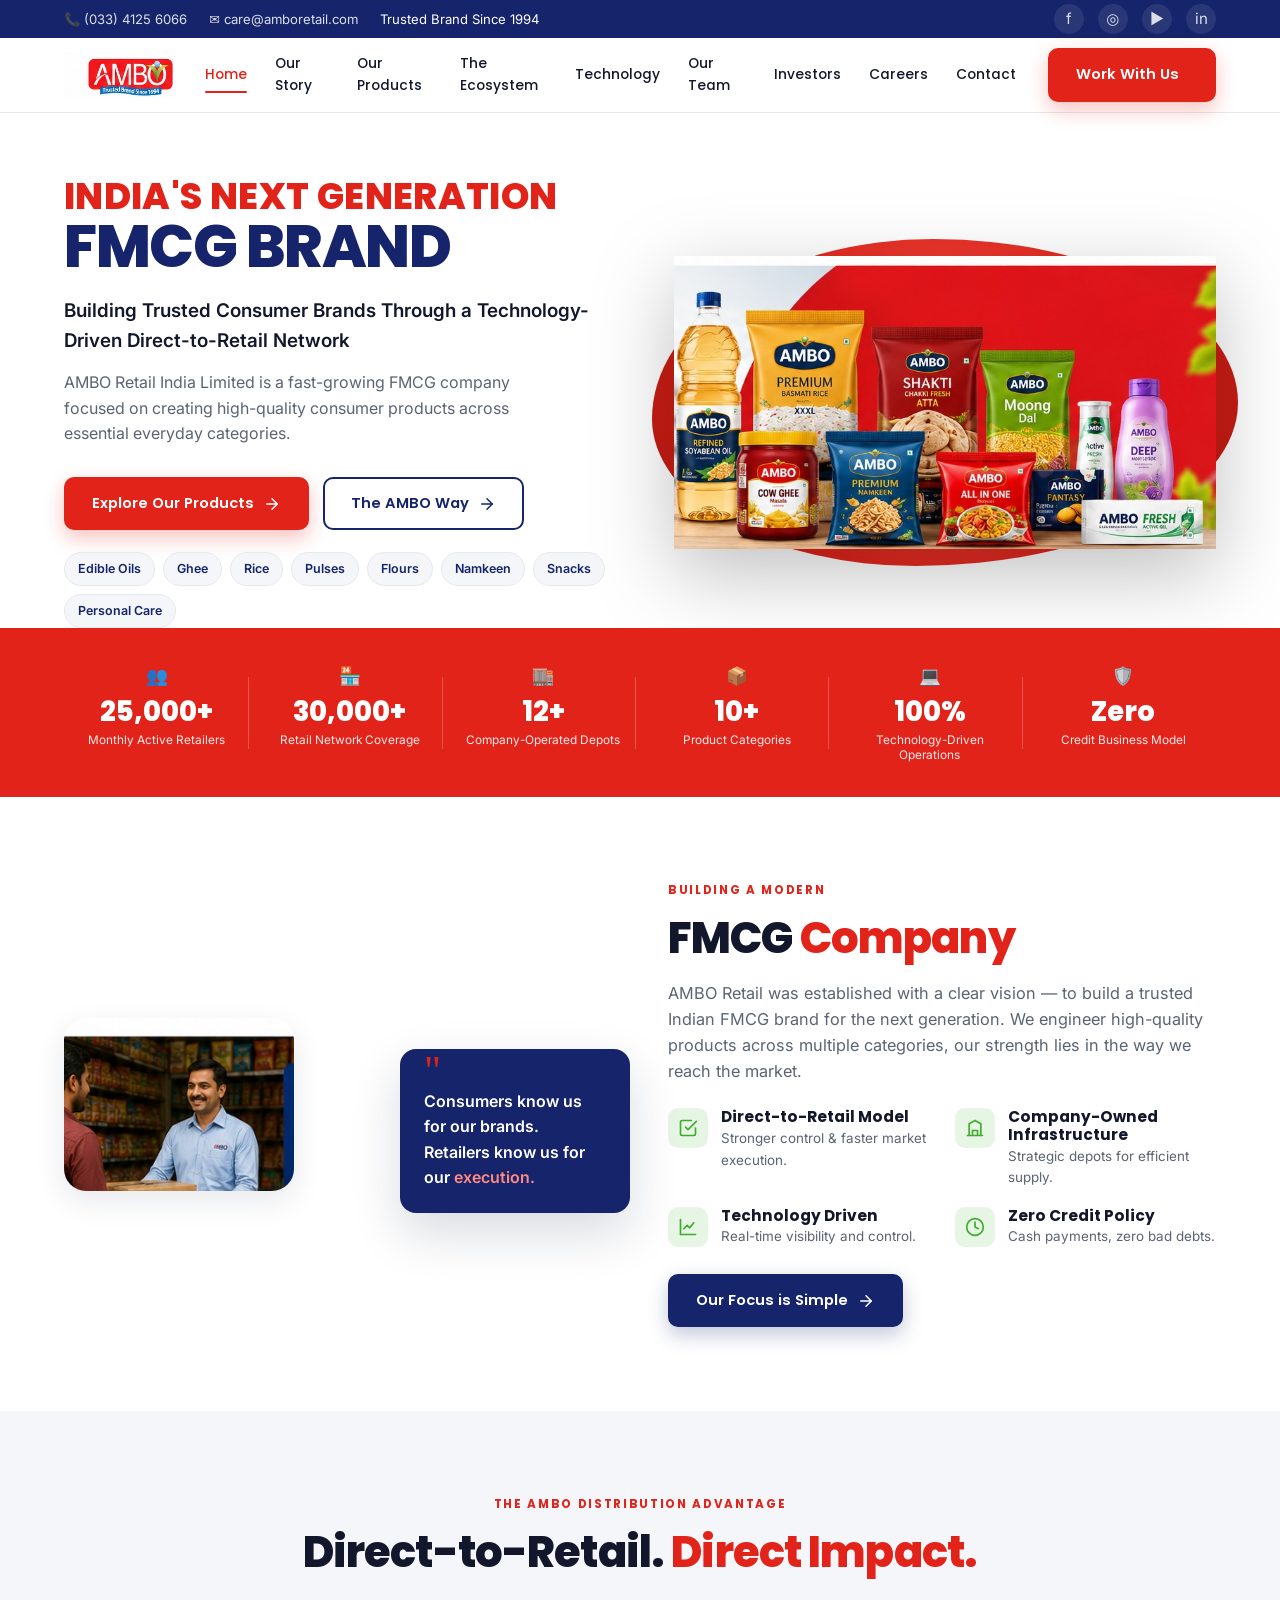
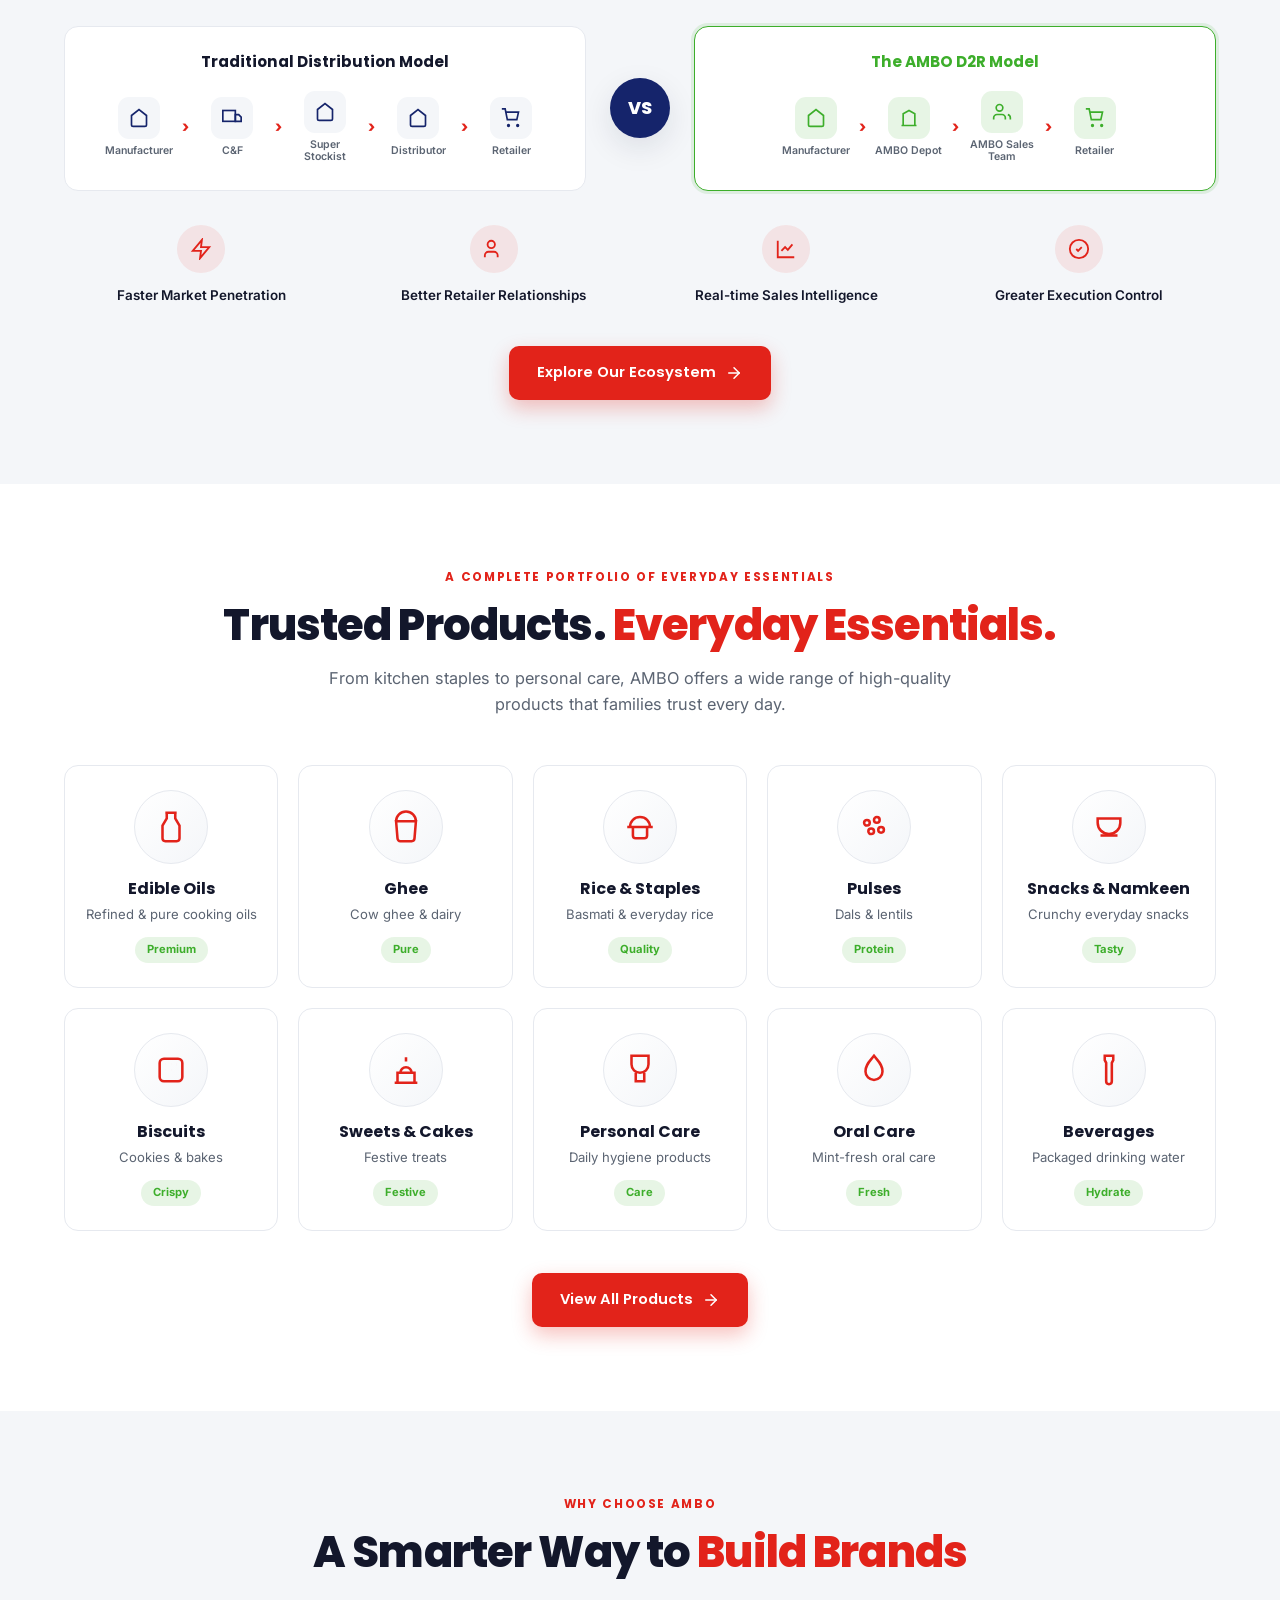
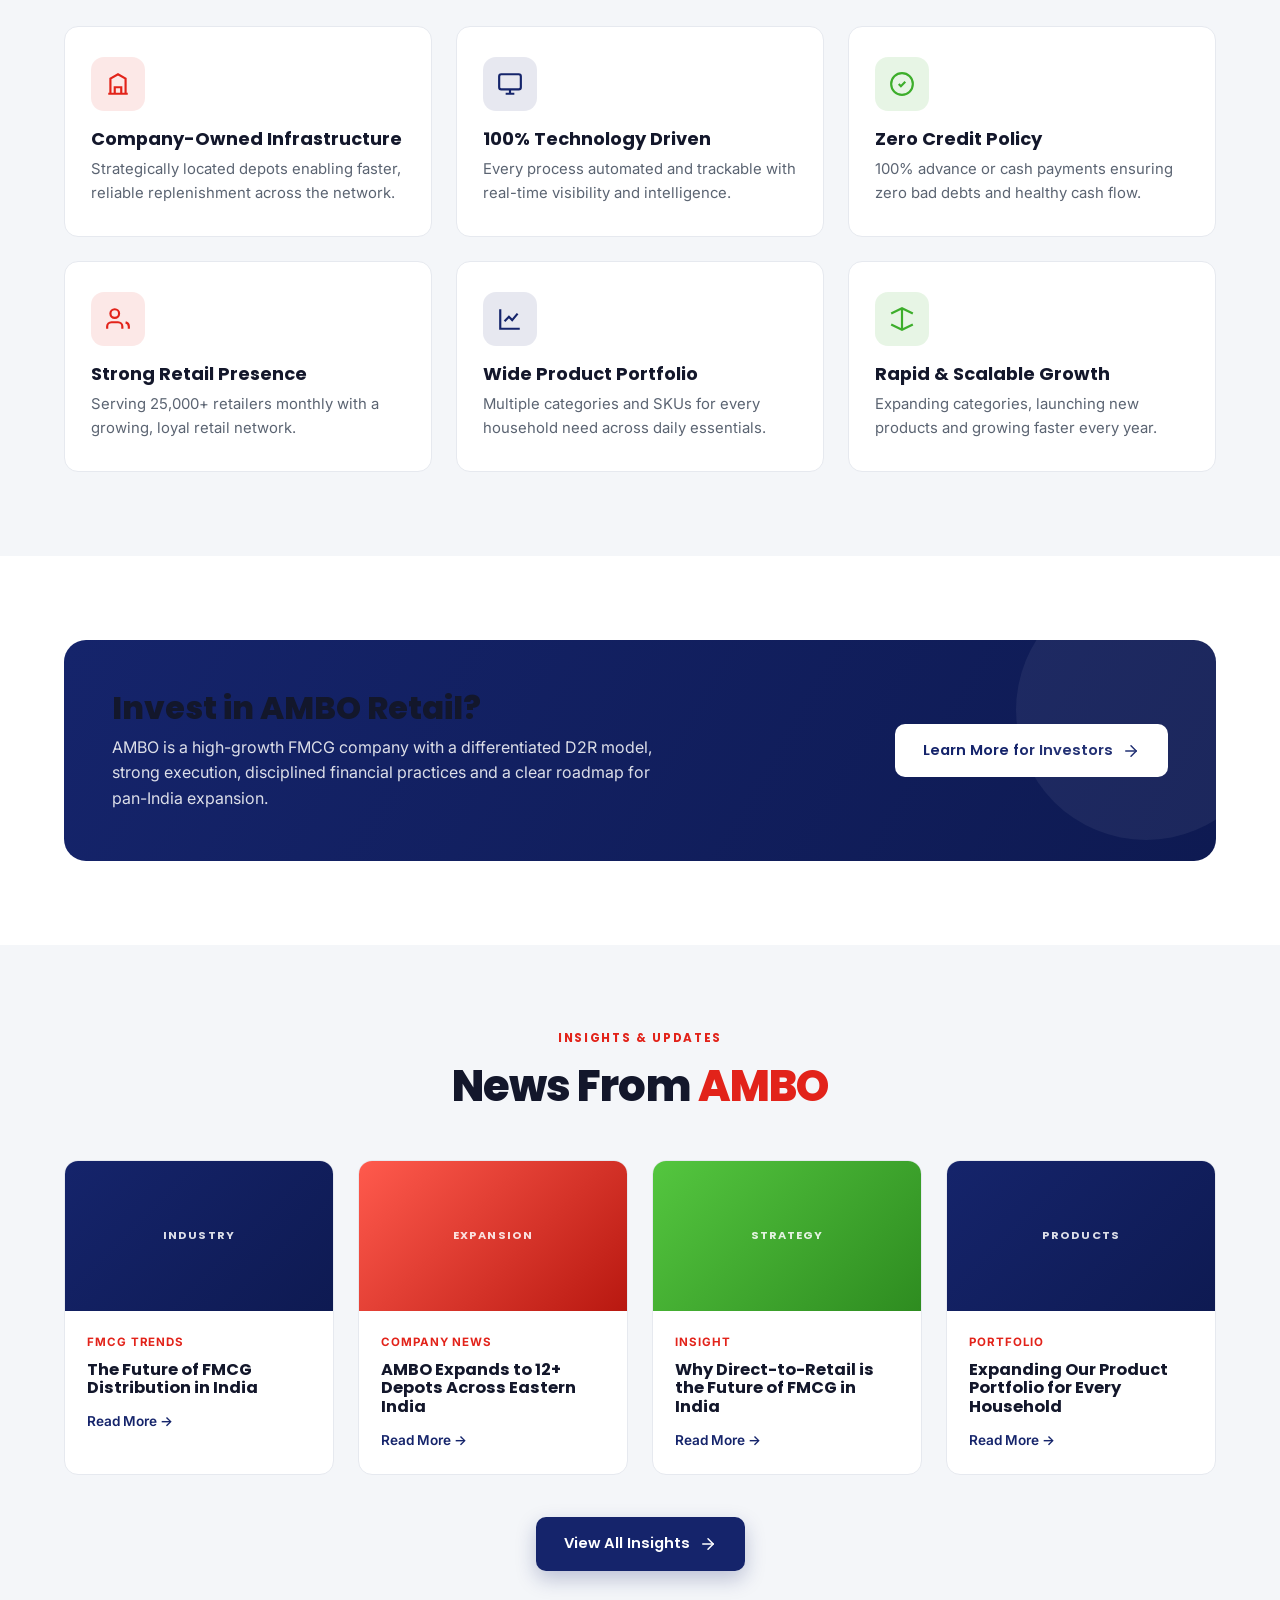
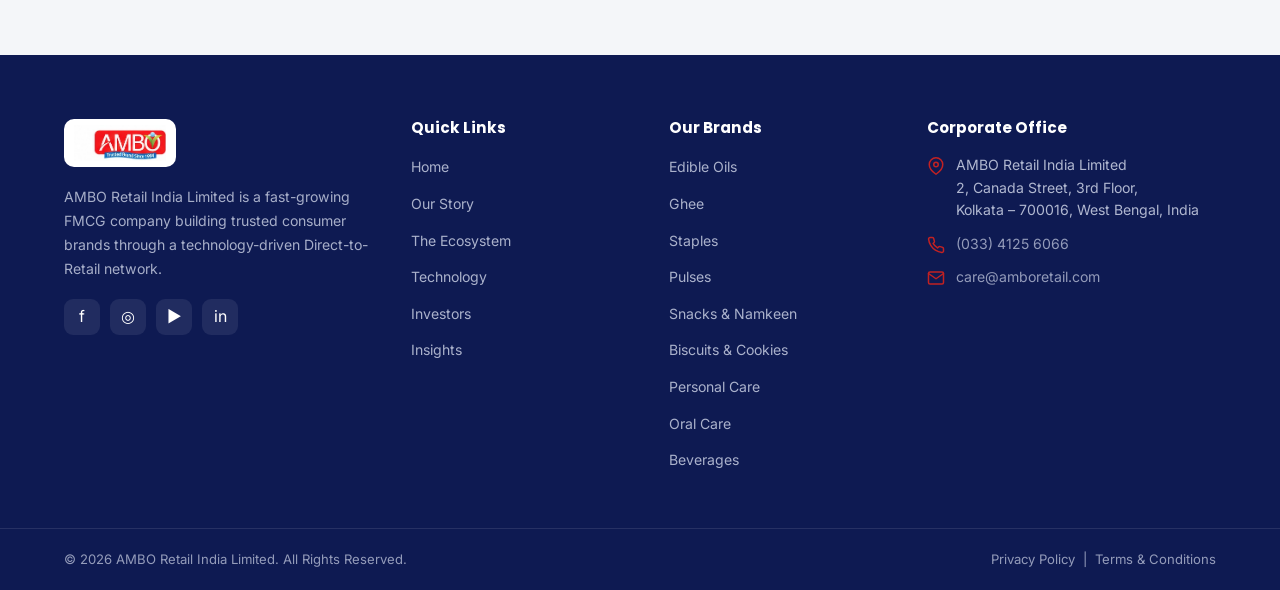
==== index.html @ 10b7f07f "Add new HTML pages for Products, Team, and Technology sections with structured content and responsiv" ====
<!DOCTYPE html>
<html lang="en">
<head>
  <meta charset="UTF-8">
  <meta name="viewport" content="width=device-width, initial-scale=1.0">
  <title>AMBO Retail India — India's Next Generation FMCG Brand</title>
  <meta name="description" content="AMBO Retail India Limited is a fast-growing FMCG company building trusted consumer brands through a technology-driven Direct-to-Retail network.">
  <link rel="icon" type="image/png" href="img/logo/favicon.png">
  <link rel="preconnect" href="https://fonts.googleapis.com">
  <link rel="preconnect" href="https://fonts.gstatic.com" crossorigin>
  <link href="https://fonts.googleapis.com/css2?family=Poppins:wght@500;600;700;800&family=Inter:wght@400;500;600;700&display=swap" rel="stylesheet">
  <link rel="stylesheet" href="css/style.css">
</head>
<body>
  <div id="site-header" data-active="home"></div>

  <!-- ============ HERO ============ -->
  <section class="hero">
    <div class="container">
      <div class="hero-grid">
        <div class="hero-copy reveal">
          <h1>
            <span class="l1">INDIA'S NEXT GENERATION</span>
            <span class="l2">FMCG BRAND</span>
          </h1>
          <p class="lead">Building Trusted Consumer Brands Through a Technology-Driven Direct-to-Retail Network</p>
          <p class="desc">AMBO Retail India Limited is a fast-growing FMCG company focused on creating high-quality consumer products across essential everyday categories.</p>
          <div class="hero-cta">
            <a href="products.html" class="btn btn-red">Explore Our Products <svg class="arr" viewBox="0 0 24 24" width="18" height="18" fill="none" stroke="currentColor" stroke-width="2" stroke-linecap="round" stroke-linejoin="round"><line x1="5" y1="12" x2="19" y2="12"/><polyline points="12 5 19 12 12 19"/></svg></a>
            <a href="about.html" class="btn btn-outline">The AMBO Way <svg class="arr" viewBox="0 0 24 24" width="18" height="18" fill="none" stroke="currentColor" stroke-width="2" stroke-linecap="round" stroke-linejoin="round"><line x1="5" y1="12" x2="19" y2="12"/><polyline points="12 5 19 12 12 19"/></svg></a>
          </div>
          <div class="hero-tags">
            <span>Edible Oils</span><span>Ghee</span><span>Rice</span><span>Pulses</span><span>Flours</span><span>Namkeen</span><span>Snacks</span><span>Personal Care</span>
          </div>
        </div>
        <div class="hero-visual reveal">
          <div class="blob"></div>
          <img src="img/hero/products-spread.png" alt="AMBO product range — oils, rice, atta, dal, namkeen, personal care">
        </div>
      </div>
    </div>
  </section>

  <!-- ============ STATS BAR ============ -->
  <section class="stats-bar">
    <div class="container">
      <div class="stats-grid">
        <div class="stat"><div class="ico">👥</div><div class="num"><span data-count="25000" data-suffix="+">25,000+</span></div><div class="lbl">Monthly Active Retailers</div></div>
        <div class="stat"><div class="ico">🏪</div><div class="num"><span data-count="30000" data-suffix="+">30,000+</span></div><div class="lbl">Retail Network Coverage</div></div>
        <div class="stat"><div class="ico">🏬</div><div class="num"><span data-count="12" data-suffix="+">12+</span></div><div class="lbl">Company-Operated Depots</div></div>
        <div class="stat"><div class="ico">📦</div><div class="num"><span data-count="10" data-suffix="+">10+</span></div><div class="lbl">Product Categories</div></div>
        <div class="stat"><div class="ico">💻</div><div class="num"><span data-count="100" data-suffix="%">100%</span></div><div class="lbl">Technology-Driven Operations</div></div>
        <div class="stat"><div class="ico">🛡️</div><div class="num">Zero</div><div class="lbl">Credit Business Model</div></div>
      </div>
    </div>
  </section>

  <!-- ============ MODERN FMCG ============ -->
  <section class="section">
    <div class="container">
      <div class="split">
        <div class="media reveal">
          <img src="img/photos/fmcg-company.png" alt="AMBO field team meeting a retailer">
          <div class="quote">
            <span class="qm">"</span>
            <p>Consumers know us for our brands. Retailers know us for our <span class="accent">execution.</span></p>
          </div>
        </div>
        <div class="reveal">
          <div class="eyebrow">Building a Modern</div>
          <h2 class="section-title">FMCG <span class="red">Company</span></h2>
          <p class="section-sub" style="margin:16px 0 0">AMBO Retail was established with a clear vision — to build a trusted Indian FMCG brand for the next generation. We engineer high-quality products across multiple categories, our strength lies in the way we reach the market.</p>
          <div class="mini-features">
            <div class="mini-feature"><span class="mi"><svg viewBox="0 0 24 24" fill="none" stroke="currentColor" stroke-width="2" stroke-linecap="round"><path d="M9 11l3 3L22 4"/><path d="M21 12v7a2 2 0 0 1-2 2H5a2 2 0 0 1-2-2V5a2 2 0 0 1 2-2h11"/></svg></span><div><h5>Direct-to-Retail Model</h5><p>Stronger control & faster market execution.</p></div></div>
            <div class="mini-feature"><span class="mi"><svg viewBox="0 0 24 24" fill="none" stroke="currentColor" stroke-width="2" stroke-linecap="round"><path d="M3 21h18M5 21V7l7-4 7 4v14M9 21v-6h6v6"/></svg></span><div><h5>Company-Owned Infrastructure</h5><p>Strategic depots for efficient supply.</p></div></div>
            <div class="mini-feature"><span class="mi"><svg viewBox="0 0 24 24" fill="none" stroke="currentColor" stroke-width="2" stroke-linecap="round"><path d="M3 3v18h18"/><path d="M7 14l4-4 3 3 5-6"/></svg></span><div><h5>Technology Driven</h5><p>Real-time visibility and control.</p></div></div>
            <div class="mini-feature"><span class="mi"><svg viewBox="0 0 24 24" fill="none" stroke="currentColor" stroke-width="2" stroke-linecap="round"><circle cx="12" cy="12" r="10"/><path d="M12 6v6l4 2"/></svg></span><div><h5>Zero Credit Policy</h5><p>Cash payments, zero bad debts.</p></div></div>
          </div>
          <a href="about.html" class="btn btn-navy" style="margin-top:26px">Our Focus is Simple <svg class="arr" viewBox="0 0 24 24" width="18" height="18" fill="none" stroke="currentColor" stroke-width="2" stroke-linecap="round" stroke-linejoin="round"><line x1="5" y1="12" x2="19" y2="12"/><polyline points="12 5 19 12 12 19"/></svg></a>
        </div>
      </div>
    </div>
  </section>

  <!-- ============ D2R ADVANTAGE ============ -->
  <section class="section bg-soft">
    <div class="container">
      <div class="section-head text-center reveal">
        <div class="eyebrow">The AMBO Distribution Advantage</div>
        <h2 class="section-title">Direct-to-Retail. <span class="red">Direct Impact.</span></h2>
      </div>
      <div class="d2r reveal">
        <div class="flow-box">
          <h4>Traditional Distribution Model</h4>
          <div class="flow">
            <div class="node"><span class="nc"><svg viewBox="0 0 24 24" fill="none" stroke="currentColor" stroke-width="2"><path d="M3 9l9-7 9 7v11a2 2 0 0 1-2 2H5a2 2 0 0 1-2-2z"/></svg></span><small>Manufacturer</small></div>
            <span class="sep">›</span>
            <div class="node"><span class="nc"><svg viewBox="0 0 24 24" fill="none" stroke="currentColor" stroke-width="2"><rect x="1" y="3" width="15" height="13"/><path d="M16 8h4l3 3v5h-7z"/></svg></span><small>C&amp;F</small></div>
            <span class="sep">›</span>
            <div class="node"><span class="nc"><svg viewBox="0 0 24 24" fill="none" stroke="currentColor" stroke-width="2"><path d="M3 9l9-7 9 7v11a2 2 0 0 1-2 2H5a2 2 0 0 1-2-2z"/></svg></span><small>Super Stockist</small></div>
            <span class="sep">›</span>
            <div class="node"><span class="nc"><svg viewBox="0 0 24 24" fill="none" stroke="currentColor" stroke-width="2"><path d="M3 9l9-7 9 7v11a2 2 0 0 1-2 2H5a2 2 0 0 1-2-2z"/></svg></span><small>Distributor</small></div>
            <span class="sep">›</span>
            <div class="node"><span class="nc"><svg viewBox="0 0 24 24" fill="none" stroke="currentColor" stroke-width="2"><circle cx="9" cy="21" r="1"/><circle cx="20" cy="21" r="1"/><path d="M1 1h4l2.6 13H19l2-9H6"/></svg></span><small>Retailer</small></div>
          </div>
        </div>
        <div class="vs">VS</div>
        <div class="flow-box win">
          <h4>The AMBO D2R Model</h4>
          <div class="flow win">
            <div class="node"><span class="nc"><svg viewBox="0 0 24 24" fill="none" stroke="currentColor" stroke-width="2"><path d="M3 9l9-7 9 7v11a2 2 0 0 1-2 2H5a2 2 0 0 1-2-2z"/></svg></span><small>Manufacturer</small></div>
            <span class="sep">›</span>
            <div class="node"><span class="nc"><svg viewBox="0 0 24 24" fill="none" stroke="currentColor" stroke-width="2"><path d="M3 21h18M5 21V7l7-4 7 4v14"/></svg></span><small>AMBO Depot</small></div>
            <span class="sep">›</span>
            <div class="node"><span class="nc"><svg viewBox="0 0 24 24" fill="none" stroke="currentColor" stroke-width="2"><path d="M16 21v-2a4 4 0 0 0-4-4H6a4 4 0 0 0-4 4v2"/><circle cx="9" cy="7" r="4"/><path d="M22 21v-2a4 4 0 0 0-3-3.87"/></svg></span><small>AMBO Sales Team</small></div>
            <span class="sep">›</span>
            <div class="node"><span class="nc"><svg viewBox="0 0 24 24" fill="none" stroke="currentColor" stroke-width="2"><circle cx="9" cy="21" r="1"/><circle cx="20" cy="21" r="1"/><path d="M1 1h4l2.6 13H19l2-9H6"/></svg></span><small>Retailer</small></div>
          </div>
        </div>
      </div>
      <div class="d2r-benefits reveal">
        <div class="d2r-benefit"><span class="bi"><svg viewBox="0 0 24 24" fill="none" stroke="currentColor" stroke-width="2"><path d="M13 2L3 14h9l-1 8 10-12h-9z"/></svg></span><p>Faster Market Penetration</p></div>
        <div class="d2r-benefit"><span class="bi"><svg viewBox="0 0 24 24" fill="none" stroke="currentColor" stroke-width="2"><path d="M16 21v-2a4 4 0 0 0-4-4H6a4 4 0 0 0-4 4v2"/><circle cx="9" cy="7" r="4"/></svg></span><p>Better Retailer Relationships</p></div>
        <div class="d2r-benefit"><span class="bi"><svg viewBox="0 0 24 24" fill="none" stroke="currentColor" stroke-width="2"><path d="M3 3v18h18"/><path d="M7 14l4-4 3 3 5-6"/></svg></span><p>Real-time Sales Intelligence</p></div>
        <div class="d2r-benefit"><span class="bi"><svg viewBox="0 0 24 24" fill="none" stroke="currentColor" stroke-width="2"><circle cx="12" cy="12" r="10"/><path d="M9 12l2 2 4-4"/></svg></span><p>Greater Execution Control</p></div>
      </div>
      <div class="text-center" style="margin-top:40px">
        <a href="ecosystem.html" class="btn btn-red">Explore Our Ecosystem <svg class="arr" viewBox="0 0 24 24" width="18" height="18" fill="none" stroke="currentColor" stroke-width="2" stroke-linecap="round" stroke-linejoin="round"><line x1="5" y1="12" x2="19" y2="12"/><polyline points="12 5 19 12 12 19"/></svg></a>
      </div>
    </div>
  </section>

  <!-- ============ PORTFOLIO ============ -->
  <section class="section" id="products">
    <div class="container">
      <div class="section-head text-center reveal">
        <div class="eyebrow">A Complete Portfolio of Everyday Essentials</div>
        <h2 class="section-title">Trusted Products. <span class="red">Everyday Essentials.</span></h2>
        <p class="section-sub">From kitchen staples to personal care, AMBO offers a wide range of high-quality products that families trust every day.</p>
      </div>
      <div class="product-grid reveal">
        <div class="product-card"><div class="pc-ic"><svg viewBox="0 0 24 24" fill="none" stroke="currentColor" stroke-width="1.8"><path d="M8 2h8M9 2v4l-3 5v9a2 2 0 0 0 2 2h8a2 2 0 0 0 2-2v-9l-3-5V2"/></svg></div><h4>Edible Oils</h4><p>Refined &amp; pure cooking oils</p><span class="tag">Premium</span></div>
        <div class="product-card"><div class="pc-ic"><svg viewBox="0 0 24 24" fill="none" stroke="currentColor" stroke-width="1.8"><path d="M5 8h14l-1 12a2 2 0 0 1-2 2H8a2 2 0 0 1-2-2z"/><path d="M5 8a7 7 0 0 1 14 0"/></svg></div><h4>Ghee</h4><p>Cow ghee & dairy</p><span class="tag">Pure</span></div>
        <div class="product-card"><div class="pc-ic"><svg viewBox="0 0 24 24" fill="none" stroke="currentColor" stroke-width="1.8"><path d="M3 12h18M5 12c0-4 3-7 7-7s7 3 7 7"/><path d="M7 12v6a2 2 0 0 0 2 2h6a2 2 0 0 0 2-2v-6"/></svg></div><h4>Rice &amp; Staples</h4><p>Basmati & everyday rice</p><span class="tag">Quality</span></div>
        <div class="product-card"><div class="pc-ic"><svg viewBox="0 0 24 24" fill="none" stroke="currentColor" stroke-width="1.8"><circle cx="7" cy="9" r="2"/><circle cx="14" cy="7" r="2"/><circle cx="17" cy="14" r="2"/><circle cx="10" cy="15" r="2"/></svg></div><h4>Pulses</h4><p>Dals & lentils</p><span class="tag">Protein</span></div>
        <div class="product-card"><div class="pc-ic"><svg viewBox="0 0 24 24" fill="none" stroke="currentColor" stroke-width="1.8"><path d="M4 6h16v3a8 8 0 0 1-16 0z"/><path d="M6 18h12"/></svg></div><h4>Snacks &amp; Namkeen</h4><p>Crunchy everyday snacks</p><span class="tag">Tasty</span></div>
        <div class="product-card"><div class="pc-ic"><svg viewBox="0 0 24 24" fill="none" stroke="currentColor" stroke-width="1.8"><rect x="4" y="4" width="16" height="16" rx="3"/><path d="M8 8h.01M12 8h.01M16 8h.01M8 12h.01M12 12h.01"/></svg></div><h4>Biscuits</h4><p>Cookies & bakes</p><span class="tag">Crispy</span></div>
        <div class="product-card"><div class="pc-ic"><svg viewBox="0 0 24 24" fill="none" stroke="currentColor" stroke-width="1.8"><path d="M4 21h16M6 21v-7h12v7M8 14a4 4 0 0 1 8 0M12 3v3"/></svg></div><h4>Sweets &amp; Cakes</h4><p>Festive treats</p><span class="tag">Festive</span></div>
        <div class="product-card"><div class="pc-ic"><svg viewBox="0 0 24 24" fill="none" stroke="currentColor" stroke-width="1.8"><path d="M6 2h12v6a6 6 0 0 1-12 0z"/><path d="M9 14v6h6v-6"/></svg></div><h4>Personal Care</h4><p>Daily hygiene products</p><span class="tag">Care</span></div>
        <div class="product-card"><div class="pc-ic"><svg viewBox="0 0 24 24" fill="none" stroke="currentColor" stroke-width="1.8"><path d="M12 2c-3 4-6 6-6 11a6 6 0 0 0 12 0c0-5-3-7-6-11z"/></svg></div><h4>Oral Care</h4><p>Mint-fresh oral care</p><span class="tag">Fresh</span></div>
        <div class="product-card"><div class="pc-ic"><svg viewBox="0 0 24 24" fill="none" stroke="currentColor" stroke-width="1.8"><path d="M9 2h6v3l-1 2v13a2 2 0 0 1-2 2 2 2 0 0 1-2-2V7L9 5z"/></svg></div><h4>Beverages</h4><p>Packaged drinking water</p><span class="tag">Hydrate</span></div>
      </div>
      <div class="text-center" style="margin-top:42px">
        <a href="products.html" class="btn btn-red">View All Products <svg class="arr" viewBox="0 0 24 24" width="18" height="18" fill="none" stroke="currentColor" stroke-width="2" stroke-linecap="round" stroke-linejoin="round"><line x1="5" y1="12" x2="19" y2="12"/><polyline points="12 5 19 12 12 19"/></svg></a>
      </div>
    </div>
  </section>

  <!-- ============ WHY AMBO ============ -->
  <section class="section bg-soft">
    <div class="container">
      <div class="section-head text-center reveal">
        <div class="eyebrow">Why Choose AMBO</div>
        <h2 class="section-title">A Smarter Way to <span class="red">Build Brands</span></h2>
      </div>
      <div class="feature-grid reveal">
        <div class="card"><div class="ic"><svg viewBox="0 0 24 24" fill="none" stroke="currentColor" stroke-width="2"><path d="M3 21h18M5 21V7l7-4 7 4v14M9 21v-6h6v6"/></svg></div><h3>Company-Owned Infrastructure</h3><p>Strategically located depots enabling faster, reliable replenishment across the network.</p></div>
        <div class="card navy-ic"><div class="ic"><svg viewBox="0 0 24 24" fill="none" stroke="currentColor" stroke-width="2"><rect x="2" y="3" width="20" height="14" rx="2"/><path d="M8 21h8M12 17v4"/></svg></div><h3>100% Technology Driven</h3><p>Every process automated and trackable with real-time visibility and intelligence.</p></div>
        <div class="card green-ic"><div class="ic"><svg viewBox="0 0 24 24" fill="none" stroke="currentColor" stroke-width="2"><circle cx="12" cy="12" r="10"/><path d="M9 12l2 2 4-4"/></svg></div><h3>Zero Credit Policy</h3><p>100% advance or cash payments ensuring zero bad debts and healthy cash flow.</p></div>
        <div class="card"><div class="ic"><svg viewBox="0 0 24 24" fill="none" stroke="currentColor" stroke-width="2"><path d="M16 21v-2a4 4 0 0 0-4-4H6a4 4 0 0 0-4 4v2"/><circle cx="9" cy="7" r="4"/><path d="M22 21v-2a4 4 0 0 0-3-3.87"/></svg></div><h3>Strong Retail Presence</h3><p>Serving 25,000+ retailers monthly with a growing, loyal retail network.</p></div>
        <div class="card navy-ic"><div class="ic"><svg viewBox="0 0 24 24" fill="none" stroke="currentColor" stroke-width="2"><path d="M3 3v18h18"/><path d="M7 14l4-4 3 3 5-6"/></svg></div><h3>Wide Product Portfolio</h3><p>Multiple categories and SKUs for every household need across daily essentials.</p></div>
        <div class="card green-ic"><div class="ic"><svg viewBox="0 0 24 24" fill="none" stroke="currentColor" stroke-width="2"><path d="M12 2v20M2 7l10-5 10 5M2 17l10 5 10-5"/></svg></div><h3>Rapid &amp; Scalable Growth</h3><p>Expanding categories, launching new products and growing faster every year.</p></div>
      </div>
    </div>
  </section>

  <!-- ============ INVESTORS CTA ============ -->
  <section class="section">
    <div class="container">
      <div class="cta-band reveal">
        <div>
          <h3>Invest in AMBO Retail?</h3>
          <p>AMBO is a high-growth FMCG company with a differentiated D2R model, strong execution, disciplined financial practices and a clear roadmap for pan-India expansion.</p>
        </div>
        <a href="investors.html" class="btn btn-white">Learn More for Investors <svg class="arr" viewBox="0 0 24 24" width="18" height="18" fill="none" stroke="currentColor" stroke-width="2" stroke-linecap="round" stroke-linejoin="round"><line x1="5" y1="12" x2="19" y2="12"/><polyline points="12 5 19 12 12 19"/></svg></a>
      </div>
    </div>
  </section>

  <!-- ============ INSIGHTS ============ -->
  <section class="section bg-soft" id="insights">
    <div class="container">
      <div class="section-head text-center reveal">
        <div class="eyebrow">Insights &amp; Updates</div>
        <h2 class="section-title">News From <span class="red">AMBO</span></h2>
      </div>
      <div class="insights reveal">
        <article class="insight"><div class="ph"><span>Industry</span></div><div class="body"><div class="meta">FMCG Trends</div><h4>The Future of FMCG Distribution in India</h4><a class="more" href="#">Read More →</a></div></article>
        <article class="insight"><div class="ph r"><span>Expansion</span></div><div class="body"><div class="meta">Company News</div><h4>AMBO Expands to 12+ Depots Across Eastern India</h4><a class="more" href="#">Read More →</a></div></article>
        <article class="insight"><div class="ph g"><span>Strategy</span></div><div class="body"><div class="meta">Insight</div><h4>Why Direct-to-Retail is the Future of FMCG in India</h4><a class="more" href="#">Read More →</a></div></article>
        <article class="insight"><div class="ph"><span>Products</span></div><div class="body"><div class="meta">Portfolio</div><h4>Expanding Our Product Portfolio for Every Household</h4><a class="more" href="#">Read More →</a></div></article>
      </div>
      <div class="text-center" style="margin-top:42px">
        <a href="#insights" class="btn btn-navy">View All Insights <svg class="arr" viewBox="0 0 24 24" width="18" height="18" fill="none" stroke="currentColor" stroke-width="2" stroke-linecap="round" stroke-linejoin="round"><line x1="5" y1="12" x2="19" y2="12"/><polyline points="12 5 19 12 12 19"/></svg></a>
      </div>
    </div>
  </section>

  <div id="site-footer"></div>
  <script src="js/main.js"></script>
</body>
</html>
---- css/style.css ----
/* ============================================================
   AMBO Retail India — Design System
   ============================================================ */
:root{
  --red:#E2231A;
  --red-dark:#B81810;
  --navy:#15246B;
  --navy-dark:#0E1A52;
  --green:#3DAE2B;
  --green-dark:#2E8C20;
  --ink:#13172b;
  --muted:#5b6472;
  --bg:#ffffff;
  --bg-soft:#f4f6f9;
  --bg-soft2:#eef1f6;
  --border:#e6e9ef;
  --shadow-sm:0 2px 8px rgba(20,30,60,.06);
  --shadow:0 10px 30px rgba(20,30,60,.10);
  --shadow-lg:0 20px 50px rgba(20,30,60,.16);
  --radius:14px;
  --radius-lg:22px;
  --maxw:1200px;
  --header-h:74px;
  --font-head:'Poppins',system-ui,sans-serif;
  --font-body:'Inter',system-ui,sans-serif;
}

*{box-sizing:border-box;margin:0;padding:0}
html{scroll-behavior:smooth}
body{
  font-family:var(--font-body);
  color:var(--ink);
  background:var(--bg);
  line-height:1.6;
  -webkit-font-smoothing:antialiased;
  overflow-x:hidden;
}
img{max-width:100%;display:block}
a{color:inherit;text-decoration:none}
ul{list-style:none}
h1,h2,h3,h4,h5{font-family:var(--font-head);line-height:1.15;font-weight:700;color:var(--ink)}

.container{max-width:var(--maxw);margin:0 auto;padding:0 24px}
.section{padding:84px 0}
.section-sm{padding:56px 0}
.bg-soft{background:var(--bg-soft)}
.bg-soft2{background:var(--bg-soft2)}
.text-center{text-align:center}
.red{color:var(--red)}
.navy{color:var(--navy)}
.green{color:var(--green)}

/* ---------- Eyebrow + headings ---------- */
.eyebrow{
  font-family:var(--font-head);
  font-weight:700;
  letter-spacing:.14em;
  text-transform:uppercase;
  font-size:.74rem;
  color:var(--red);
  margin-bottom:14px;
}
.eyebrow.navy{color:var(--navy)}
.section-title{
  font-size:clamp(1.8rem,3.4vw,2.7rem);
  font-weight:800;
  letter-spacing:-.02em;
}
.section-sub{
  color:var(--muted);
  max-width:640px;
  margin:14px auto 0;
  font-size:1.02rem;
}
.section-head{margin-bottom:48px}

/* ---------- Buttons ---------- */
.btn{
  display:inline-flex;align-items:center;gap:9px;
  font-family:var(--font-head);font-weight:600;font-size:.92rem;
  padding:13px 26px;border-radius:10px;cursor:pointer;border:2px solid transparent;
  transition:transform .18s ease,box-shadow .18s ease,background .18s ease,color .18s ease;
  white-space:nowrap;
}
.btn .arr{transition:transform .2s ease}
.btn:hover .arr{transform:translateX(4px)}
.btn-red{background:var(--red);color:#fff;box-shadow:0 8px 20px rgba(226,35,26,.28)}
.btn-red:hover{background:var(--red-dark);transform:translateY(-2px)}
.btn-navy{background:var(--navy);color:#fff;box-shadow:0 8px 20px rgba(21,36,107,.25)}
.btn-navy:hover{background:var(--navy-dark);transform:translateY(-2px)}
.btn-green{background:var(--green);color:#fff;box-shadow:0 8px 20px rgba(61,174,43,.25)}
.btn-green:hover{background:var(--green-dark);transform:translateY(-2px)}
.btn-outline{background:transparent;border-color:var(--navy);color:var(--navy)}
.btn-outline:hover{background:var(--navy);color:#fff;transform:translateY(-2px)}
.btn-ghost-white{background:rgba(255,255,255,.12);border-color:rgba(255,255,255,.5);color:#fff}
.btn-ghost-white:hover{background:#fff;color:var(--navy)}
.btn-white{background:#fff;color:var(--navy)}
.btn-white:hover{transform:translateY(-2px);box-shadow:var(--shadow)}

/* ============================================================
   HEADER
   ============================================================ */
.topbar{
  background:var(--navy);color:#fff;font-size:.82rem;
}
.topbar .container{display:flex;justify-content:space-between;align-items:center;height:38px;gap:18px}
.topbar a{opacity:.85;transition:opacity .2s}
.topbar a:hover{opacity:1}
.topbar .tb-left{display:flex;gap:22px;align-items:center}
.topbar .tb-right{display:flex;gap:14px;align-items:center}
.topbar .tb-right a{font-size:.95rem;width:30px;height:30px;display:grid;place-items:center;border-radius:50%;background:rgba(255,255,255,.1)}
.topbar .tb-right a:hover{background:var(--red)}

.site-header{
  position:sticky;top:0;z-index:100;background:#fff;
  border-bottom:1px solid var(--border);
  transition:box-shadow .25s ease;
}
.site-header.scrolled{box-shadow:var(--shadow-sm)}
.nav{display:flex;align-items:center;justify-content:space-between;height:var(--header-h);gap:20px}
.nav-logo img{height:46px;width:auto}
.nav-menu{display:flex;align-items:center;gap:4px}
.nav-menu a{
  font-family:var(--font-head);font-weight:500;font-size:.86rem;color:var(--ink);
  padding:9px 12px;border-radius:8px;position:relative;transition:color .2s;
}
.nav-menu a:hover{color:var(--red)}
.nav-menu a.active{color:var(--red)}
.nav-menu a.active::after{
  content:"";position:absolute;left:12px;right:12px;bottom:2px;height:2.5px;background:var(--red);border-radius:2px;
}
.nav-cta{display:flex;align-items:center;gap:12px}
.nav-toggle{display:none;flex-direction:column;gap:5px;background:none;border:0;cursor:pointer;padding:8px}
.nav-toggle span{width:24px;height:2.5px;background:var(--navy);border-radius:2px;transition:.3s}
.nav-toggle.open span:nth-child(1){transform:translateY(7.5px) rotate(45deg)}
.nav-toggle.open span:nth-child(2){opacity:0}
.nav-toggle.open span:nth-child(3){transform:translateY(-7.5px) rotate(-45deg)}

/* ============================================================
   HERO
   ============================================================ */
.hero{position:relative;overflow:hidden;background:#fff;padding:64px 0 0}
.hero-grid{display:grid;grid-template-columns:1.05fr 1fr;gap:40px;align-items:center}
.hero-bg{
  position:absolute;top:-10%;right:-12%;width:62%;height:130%;
  background:radial-gradient(circle at 60% 40%,#ff5a4d 0%,var(--red) 45%,var(--red-dark) 100%);
  border-radius:0 0 0 50%;transform:skewX(-4deg);z-index:0;opacity:.0;
}
.hero h1{
  font-size:clamp(2.3rem,5vw,3.7rem);font-weight:800;letter-spacing:-.025em;line-height:1.05;
}
.hero h1 .l1{color:var(--red);display:block;font-size:.62em;letter-spacing:.01em}
.hero h1 .l2{color:var(--navy);display:block}
.hero .lead{font-size:1.18rem;font-weight:600;color:var(--ink);margin-top:18px}
.hero p.desc{color:var(--muted);margin-top:14px;max-width:480px}
.hero .hero-cta{display:flex;gap:14px;margin-top:30px;flex-wrap:wrap}
.hero-visual{position:relative;z-index:2}
.hero-visual .blob{
  position:absolute;inset:-6% -4% -6% -4%;
  background:radial-gradient(circle at 50% 45%,#ff5a4d,var(--red) 60%,var(--red-dark));
  border-radius:48% 52% 55% 45%/55% 50% 50% 45%;z-index:-1;
}
.hero-visual img{position:relative;z-index:2;filter:drop-shadow(0 24px 40px rgba(0,0,0,.25))}
.hero-tags{display:flex;flex-wrap:wrap;gap:8px;margin-top:22px}
.hero-tags span{
  background:var(--bg-soft);border:1px solid var(--border);color:var(--navy);
  font-size:.78rem;font-weight:600;padding:6px 13px;border-radius:30px;
}

/* ---------- Stats bar ---------- */
.stats-bar{background:var(--red);color:#fff;position:relative;z-index:5}
.stats-bar.navy{background:var(--navy)}
.stats-grid{display:grid;grid-template-columns:repeat(6,1fr);gap:8px;padding:28px 0}
.stat{display:flex;flex-direction:column;align-items:center;text-align:center;padding:6px 10px;position:relative}
.stat:not(:last-child)::after{content:"";position:absolute;right:0;top:18%;height:64%;width:1px;background:rgba(255,255,255,.22)}
.stat .num{font-family:var(--font-head);font-weight:800;font-size:1.7rem;line-height:1}
.stat .lbl{font-size:.74rem;opacity:.9;margin-top:7px;line-height:1.3}
.stat .ico{font-size:1.1rem;margin-bottom:8px;opacity:.9}

/* ============================================================
   FEATURE GRID / CARDS
   ============================================================ */
.feature-grid{display:grid;grid-template-columns:repeat(3,1fr);gap:24px}
.card{
  background:#fff;border:1px solid var(--border);border-radius:var(--radius);
  padding:30px 26px;transition:transform .25s ease,box-shadow .25s ease,border-color .25s;
  height:100%;
}
.card:hover{transform:translateY(-6px);box-shadow:var(--shadow);border-color:transparent}
.card .ic{
  width:54px;height:54px;border-radius:13px;display:grid;place-items:center;margin-bottom:18px;
  background:rgba(226,35,26,.1);color:var(--red);
}
.card.navy-ic .ic{background:rgba(21,36,107,.1);color:var(--navy)}
.card.green-ic .ic{background:rgba(61,174,43,.12);color:var(--green)}
.card .ic svg{width:26px;height:26px}
.card h3{font-size:1.12rem;margin-bottom:9px}
.card p{color:var(--muted);font-size:.93rem}
.card .num-badge{
  position:absolute;font-family:var(--font-head);font-weight:800;color:var(--bg-soft2);font-size:2.4rem;
}

/* numbered pillar cards */
.pillars{display:grid;grid-template-columns:repeat(4,1fr);gap:20px}
.pillar{background:#fff;border:1px solid var(--border);border-radius:var(--radius);padding:26px 22px;text-align:center;transition:.25s}
.pillar:hover{transform:translateY(-6px);box-shadow:var(--shadow);border-color:transparent}
.pillar .ic{width:56px;height:56px;border-radius:50%;margin:0 auto 16px;display:grid;place-items:center;background:rgba(21,36,107,.08);color:var(--navy)}
.pillar .ic svg{width:26px;height:26px}
.pillar h4{font-size:1.02rem;margin-bottom:8px}
.pillar p{font-size:.86rem;color:var(--muted)}
.pillar .no{font-family:var(--font-head);font-weight:800;color:var(--border);font-size:1.1rem;margin-top:14px}

/* ============================================================
   SPLIT / FMCG company section
   ============================================================ */
.split{display:grid;grid-template-columns:1fr 1fr;gap:56px;align-items:center}
.split .media{position:relative}
.split .media img{border-radius:var(--radius-lg);box-shadow:var(--shadow)}
.split .quote{
  position:absolute;right:-18px;bottom:-22px;max-width:230px;
  background:var(--navy);color:#fff;padding:22px 24px;border-radius:16px;box-shadow:var(--shadow-lg);
}
.split .quote .qm{font-family:Georgia,serif;font-size:2.6rem;line-height:0;color:var(--red);display:block;height:18px}
.split .quote p{font-weight:600;font-size:1rem}
.split .quote .accent{color:#ff8a82}
.mini-features{display:grid;grid-template-columns:1fr 1fr;gap:18px 26px;margin-top:24px}
.mini-feature{display:flex;gap:13px;align-items:flex-start}
.mini-feature .mi{flex:0 0 auto;width:40px;height:40px;border-radius:10px;display:grid;place-items:center;background:rgba(61,174,43,.12);color:var(--green)}
.mini-feature .mi svg{width:20px;height:20px}
.mini-feature h5{font-family:var(--font-head);font-size:.96rem;margin-bottom:2px}
.mini-feature p{font-size:.84rem;color:var(--muted)}

/* ============================================================
   D2R distribution comparison
   ============================================================ */
.d2r{display:grid;grid-template-columns:1fr auto 1fr;gap:24px;align-items:center;margin-top:14px}
.flow-box{background:#fff;border:1px solid var(--border);border-radius:var(--radius);padding:26px}
.flow-box.win{border-color:var(--green);box-shadow:0 0 0 3px rgba(61,174,43,.12)}
.flow-box h4{font-size:.95rem;text-align:center;margin-bottom:20px}
.flow-box.win h4{color:var(--green)}
.flow{display:flex;align-items:center;justify-content:center;flex-wrap:wrap;gap:6px}
.flow .node{
  display:flex;flex-direction:column;align-items:center;gap:6px;width:74px;text-align:center;
}
.flow .node .nc{width:42px;height:42px;border-radius:11px;display:grid;place-items:center;background:var(--bg-soft);color:var(--navy)}
.flow.win .node .nc{background:rgba(61,174,43,.12);color:var(--green)}
.flow .node .nc svg{width:20px;height:20px}
.flow .node small{font-size:.66rem;color:var(--muted);font-weight:600;line-height:1.2}
.flow .sep{color:var(--red);font-weight:800}
.vs{
  width:60px;height:60px;border-radius:50%;background:var(--navy);color:#fff;display:grid;place-items:center;
  font-family:var(--font-head);font-weight:800;font-size:1.1rem;box-shadow:var(--shadow)
}
.d2r-benefits{display:grid;grid-template-columns:repeat(4,1fr);gap:18px;margin-top:34px}
.d2r-benefit{text-align:center}
.d2r-benefit .bi{width:48px;height:48px;border-radius:50%;margin:0 auto 12px;display:grid;place-items:center;background:rgba(226,35,26,.09);color:var(--red)}
.d2r-benefit .bi svg{width:22px;height:22px}
.d2r-benefit p{font-size:.84rem;font-weight:600;color:var(--ink)}

/* ============================================================
   Product category pills + product cards
   ============================================================ */
.cat-pills{display:flex;flex-wrap:wrap;justify-content:center;gap:10px;margin-bottom:42px}
.cat-pill{
  display:flex;align-items:center;gap:8px;background:#fff;border:1px solid var(--border);
  padding:10px 18px;border-radius:30px;font-weight:600;font-size:.86rem;color:var(--navy);transition:.2s;cursor:pointer;
}
.cat-pill:hover,.cat-pill.active{background:var(--red);color:#fff;border-color:var(--red);box-shadow:0 8px 18px rgba(226,35,26,.25)}
.cat-pill svg{width:18px;height:18px}

.product-grid{display:grid;grid-template-columns:repeat(5,1fr);gap:20px}
.product-card{
  background:#fff;border:1px solid var(--border);border-radius:var(--radius);padding:24px 18px;text-align:center;transition:.25s;position:relative;
}
.product-card:hover{transform:translateY(-6px);box-shadow:var(--shadow);border-color:transparent}
.product-card .pc-ic{
  width:74px;height:74px;border-radius:50%;margin:0 auto 16px;display:grid;place-items:center;
  background:linear-gradient(135deg,#fff,var(--bg-soft));border:1px solid var(--border);color:var(--red);
}
.product-card .pc-ic svg{width:34px;height:34px}
.product-card h4{font-size:1rem;margin-bottom:6px}
.product-card p{font-size:.82rem;color:var(--muted)}
.product-card .tag{display:inline-block;margin-top:12px;font-size:.7rem;font-weight:700;color:var(--green);background:rgba(61,174,43,.12);padding:4px 12px;border-radius:20px}

/* ============================================================
   Timeline
   ============================================================ */
.timeline{position:relative;display:grid;grid-template-columns:repeat(6,1fr);gap:16px;margin-top:40px}
.timeline::before{content:"";position:absolute;top:13px;left:6%;right:6%;height:3px;background:var(--border)}
.tl-item{text-align:center;position:relative;padding-top:34px}
.tl-item .dot{position:absolute;top:5px;left:50%;transform:translateX(-50%);width:18px;height:18px;border-radius:50%;background:#fff;border:4px solid var(--red)}
.tl-item:nth-child(even) .dot{border-color:var(--navy)}
.tl-item .yr{font-family:var(--font-head);font-weight:800;color:var(--navy);font-size:1.05rem}
.tl-item p{font-size:.8rem;color:var(--muted);margin-top:4px}

/* ============================================================
   Process steps (insight to impact)
   ============================================================ */
.steps{display:flex;align-items:flex-start;justify-content:space-between;gap:8px;flex-wrap:wrap}
.step{flex:1;min-width:140px;text-align:center;position:relative}
.step .si{width:64px;height:64px;border-radius:50%;margin:0 auto 16px;display:grid;place-items:center;background:#fff;border:2px solid var(--border);color:var(--red);box-shadow:var(--shadow-sm)}
.step .si svg{width:28px;height:28px}
.step h4{font-size:.98rem;margin-bottom:7px}
.step p{font-size:.82rem;color:var(--muted)}
.step .arrow{position:absolute;top:30px;right:-12px;color:var(--border);font-size:1.4rem}

/* ============================================================
   Insights / news cards
   ============================================================ */
.insights{display:grid;grid-template-columns:repeat(4,1fr);gap:24px}
.insight{background:#fff;border:1px solid var(--border);border-radius:var(--radius);overflow:hidden;transition:.25s}
.insight:hover{transform:translateY(-6px);box-shadow:var(--shadow)}
.insight .ph{height:150px;background:linear-gradient(135deg,var(--navy),var(--navy-dark));position:relative;display:grid;place-items:center}
.insight .ph.r{background:linear-gradient(135deg,#ff5a4d,var(--red-dark))}
.insight .ph.g{background:linear-gradient(135deg,#54c63f,var(--green-dark))}
.insight .ph span{color:rgba(255,255,255,.85);font-family:var(--font-head);font-weight:700;letter-spacing:.1em;font-size:.7rem;text-transform:uppercase}
.insight .body{padding:22px}
.insight .meta{font-size:.72rem;color:var(--red);font-weight:700;text-transform:uppercase;letter-spacing:.08em}
.insight h4{font-size:1.02rem;margin:9px 0 10px}
.insight a.more{color:var(--navy);font-weight:600;font-size:.85rem}

/* ============================================================
   CTA band
   ============================================================ */
.cta-band{background:linear-gradient(120deg,var(--navy),var(--navy-dark));color:#fff;border-radius:var(--radius-lg);padding:50px 48px;display:flex;align-items:center;justify-content:space-between;gap:30px;flex-wrap:wrap;position:relative;overflow:hidden}
.cta-band.red{background:linear-gradient(120deg,#ff4034,var(--red-dark))}
.cta-band::after{content:"";position:absolute;right:-60px;top:-60px;width:260px;height:260px;border-radius:50%;background:rgba(255,255,255,.06)}
.cta-band h3{font-size:clamp(1.4rem,2.6vw,2rem);font-weight:800;max-width:640px}
.cta-band p{opacity:.85;margin-top:8px;max-width:560px}

/* ============================================================
   Ecosystem hub (CSS)
   ============================================================ */
.eco-hub{position:relative;width:100%;max-width:460px;aspect-ratio:1;margin:0 auto}
.eco-center{position:absolute;top:50%;left:50%;transform:translate(-50%,-50%);width:140px;height:140px;border-radius:50%;background:#fff;box-shadow:var(--shadow-lg);display:grid;place-items:center;z-index:3;border:2px solid var(--border)}
.eco-center img{width:88px}
.eco-ring{position:absolute;inset:0;border:1.5px dashed var(--border);border-radius:50%}
.eco-node{position:absolute;width:96px;height:96px;border-radius:50%;background:#fff;box-shadow:var(--shadow);display:flex;flex-direction:column;align-items:center;justify-content:center;text-align:center;padding:8px;transform:translate(-50%,-50%);transition:.25s}
.eco-node:hover{transform:translate(-50%,-50%) scale(1.08)}
.eco-node .ei{color:var(--red);margin-bottom:4px}
.eco-node .ei svg{width:22px;height:22px}
.eco-node small{font-size:.6rem;font-weight:700;color:var(--navy);line-height:1.15}

/* ============================================================
   Team
   ============================================================ */
.team-grid{display:grid;grid-template-columns:repeat(2,1fr);gap:28px;max-width:880px;margin:0 auto}
.team-grid.lead{grid-template-columns:repeat(5,1fr);max-width:100%}
.team-grid.adv{grid-template-columns:repeat(3,1fr);max-width:960px}
.member{background:#fff;border:1px solid var(--border);border-radius:var(--radius);padding:26px;text-align:center;transition:.25s}
.member:hover{transform:translateY(-6px);box-shadow:var(--shadow)}
.member .avatar{width:96px;height:96px;border-radius:50%;margin:0 auto 16px;display:grid;place-items:center;font-family:var(--font-head);font-weight:800;font-size:1.8rem;color:#fff;background:linear-gradient(135deg,var(--navy),var(--red))}
.member.lead-m .avatar{width:78px;height:78px;font-size:1.4rem}
.member h4{font-size:1.1rem;margin-bottom:3px}
.member .role{color:var(--red);font-weight:600;font-size:.85rem;font-family:var(--font-head)}
.member .role.navy{color:var(--navy)}
.member ul{margin-top:14px;text-align:left}
.member ul li{font-size:.84rem;color:var(--muted);padding-left:20px;position:relative;margin-bottom:7px}
.member ul li::before{content:"✓";position:absolute;left:0;color:var(--green);font-weight:700}
.member .li-link{display:inline-grid;place-items:center;width:32px;height:32px;border-radius:8px;background:var(--navy);color:#fff;margin-top:14px}

/* ============================================================
   Investors highlight band
   ============================================================ */
.hl-band{background:var(--navy);color:#fff;border-radius:var(--radius-lg);padding:36px;display:grid;grid-template-columns:repeat(6,1fr);gap:8px}
.hl-band .stat .num{color:#fff}
.hl-band .stat:not(:last-child)::after{background:rgba(255,255,255,.2)}

/* generic two-col list block */
.value-list{display:grid;grid-template-columns:1fr 1fr;gap:14px 30px}
.value-list li{display:flex;gap:10px;align-items:flex-start;font-size:.92rem}
.value-list li svg{flex:0 0 auto;width:20px;height:20px;color:var(--green);margin-top:3px}

/* table (careers/jobs) */
.job-table{width:100%;border-collapse:collapse;background:#fff;border-radius:var(--radius);overflow:hidden;box-shadow:var(--shadow-sm)}
.job-table th{background:var(--bg-soft);text-align:left;padding:16px 20px;font-family:var(--font-head);font-size:.78rem;text-transform:uppercase;letter-spacing:.06em;color:var(--muted)}
.job-table td{padding:16px 20px;border-top:1px solid var(--border);font-size:.9rem}
.job-table tr:hover td{background:var(--bg-soft)}
.job-table .jt-title{font-weight:600;font-family:var(--font-head)}
.job-table .pill{font-size:.72rem;font-weight:600;color:var(--navy);background:var(--bg-soft2);padding:4px 10px;border-radius:20px}

/* ============================================================
   FOOTER
   ============================================================ */
.site-footer{background:var(--navy-dark);color:#cdd3e6}
.footer-top{display:grid;grid-template-columns:1.4fr 1fr 1fr 1.3fr;gap:36px;padding:64px 0 44px}
.footer-brand img{height:48px;background:#fff;padding:6px 10px;border-radius:10px;margin-bottom:18px}
.footer-brand p{font-size:.88rem;line-height:1.7;opacity:.8;max-width:320px}
.footer-social{display:flex;gap:10px;margin-top:18px}
.footer-social a{width:36px;height:36px;border-radius:9px;background:rgba(255,255,255,.08);display:grid;place-items:center;transition:.2s;color:#fff}
.footer-social a:hover{background:var(--red);transform:translateY(-3px)}
.footer-col h5{color:#fff;font-size:.95rem;margin-bottom:18px;font-family:var(--font-head)}
.footer-col ul li{margin-bottom:11px}
.footer-col ul li a{font-size:.88rem;opacity:.82;transition:.2s}
.footer-col ul li a:hover{opacity:1;color:#fff;padding-left:4px}
.footer-contact li{display:flex;gap:11px;font-size:.88rem;margin-bottom:14px;opacity:.85;align-items:flex-start}
.footer-contact li svg{flex:0 0 auto;width:18px;height:18px;color:var(--red);margin-top:3px}
.footer-bottom{border-top:1px solid rgba(255,255,255,.1)}
.footer-bottom .container{display:flex;justify-content:space-between;align-items:center;padding:20px 24px;font-size:.82rem;opacity:.7;flex-wrap:wrap;gap:10px}
.footer-bottom a:hover{color:#fff}

/* ---------- reveal animation ---------- */
.reveal{opacity:0;transform:translateY(28px);transition:opacity .6s ease,transform .6s ease}
.reveal.in{opacity:1;transform:none}

/* page hero (inner pages) */
.page-hero{position:relative;background:var(--bg-soft);overflow:hidden;padding:70px 0}
.page-hero::before{content:"";position:absolute;top:-30%;right:-8%;width:46%;height:160%;background:radial-gradient(circle,rgba(226,35,26,.08),transparent 70%)}
.page-hero .eyebrow{margin-bottom:12px}
.page-hero h1{font-size:clamp(2rem,4.4vw,3.2rem);font-weight:800;letter-spacing:-.02em}
.page-hero h1 .red{color:var(--red)}
.page-hero p{color:var(--muted);max-width:560px;margin-top:16px;font-size:1.05rem}
.page-hero-grid{display:grid;grid-template-columns:1fr 1fr;gap:40px;align-items:center;position:relative;z-index:2}
.page-hero-grid img{border-radius:var(--radius-lg);box-shadow:var(--shadow-lg)}
.page-hero .checks{display:flex;flex-wrap:wrap;gap:10px 24px;margin-top:22px}
.page-hero .checks span{display:flex;align-items:center;gap:8px;font-weight:600;font-size:.9rem;color:var(--navy)}
.page-hero .checks svg{width:18px;height:18px;color:var(--green)}

/* breadcrumb */
.crumb{font-size:.82rem;color:var(--muted);margin-bottom:14px}
.crumb a:hover{color:var(--red)}

/* ============================================================
   RESPONSIVE
   ============================================================ */
@media(max-width:1024px){
  .feature-grid,.pillars,.d2r-benefits{grid-template-columns:repeat(2,1fr)}
  .product-grid{grid-template-columns:repeat(3,1fr)}
  .stats-grid{grid-template-columns:repeat(3,1fr);gap:18px}
  .stat:nth-child(3)::after{display:none}
  .insights{grid-template-columns:repeat(2,1fr)}
  .team-grid.lead{grid-template-columns:repeat(3,1fr)}
  .hl-band{grid-template-columns:repeat(3,1fr);gap:20px}
  .footer-top{grid-template-columns:1fr 1fr}
}
@media(max-width:860px){
  .nav-menu{
    position:fixed;top:var(--header-h);left:0;right:0;background:#fff;flex-direction:column;
    align-items:stretch;padding:16px;gap:2px;box-shadow:var(--shadow);transform:translateY(-130%);
    transition:transform .3s ease;max-height:calc(100vh - var(--header-h));overflow-y:auto;border-top:1px solid var(--border);
  }
  .nav-menu.open{transform:translateY(0)}
  .nav-menu a{padding:13px 14px;font-size:.95rem;border-bottom:1px solid var(--border)}
  .nav-menu a.active::after{display:none}
  .nav-toggle{display:flex}
  .nav-cta .btn:not(.nav-toggle){display:none}
  .hero-grid,.split,.d2r,.page-hero-grid,.timeline{grid-template-columns:1fr}
  .d2r{gap:30px}
  .vs{margin:0 auto}
  .timeline{gap:24px}
  .timeline::before{display:none}
  .split .quote{position:relative;right:auto;bottom:auto;max-width:100%;margin-top:16px}
  .topbar .tb-left a:not(:first-child){display:none}
}
@media(max-width:640px){
  .section{padding:56px 0}
  .feature-grid,.pillars,.d2r-benefits,.product-grid,.insights,.cat-pills,
  .team-grid,.team-grid.lead,.team-grid.adv,.value-list,.mini-features{grid-template-columns:1fr}
  .stats-grid,.hl-band{grid-template-columns:1fr 1fr;gap:22px 8px}
  .stat::after{display:none!important}
  .footer-top{grid-template-columns:1fr;gap:30px}
  .cta-band,.hl-band{padding:32px 24px}
  .steps{flex-direction:column;gap:24px}
  .step .arrow{display:none}
  .cat-pills{display:flex}
}
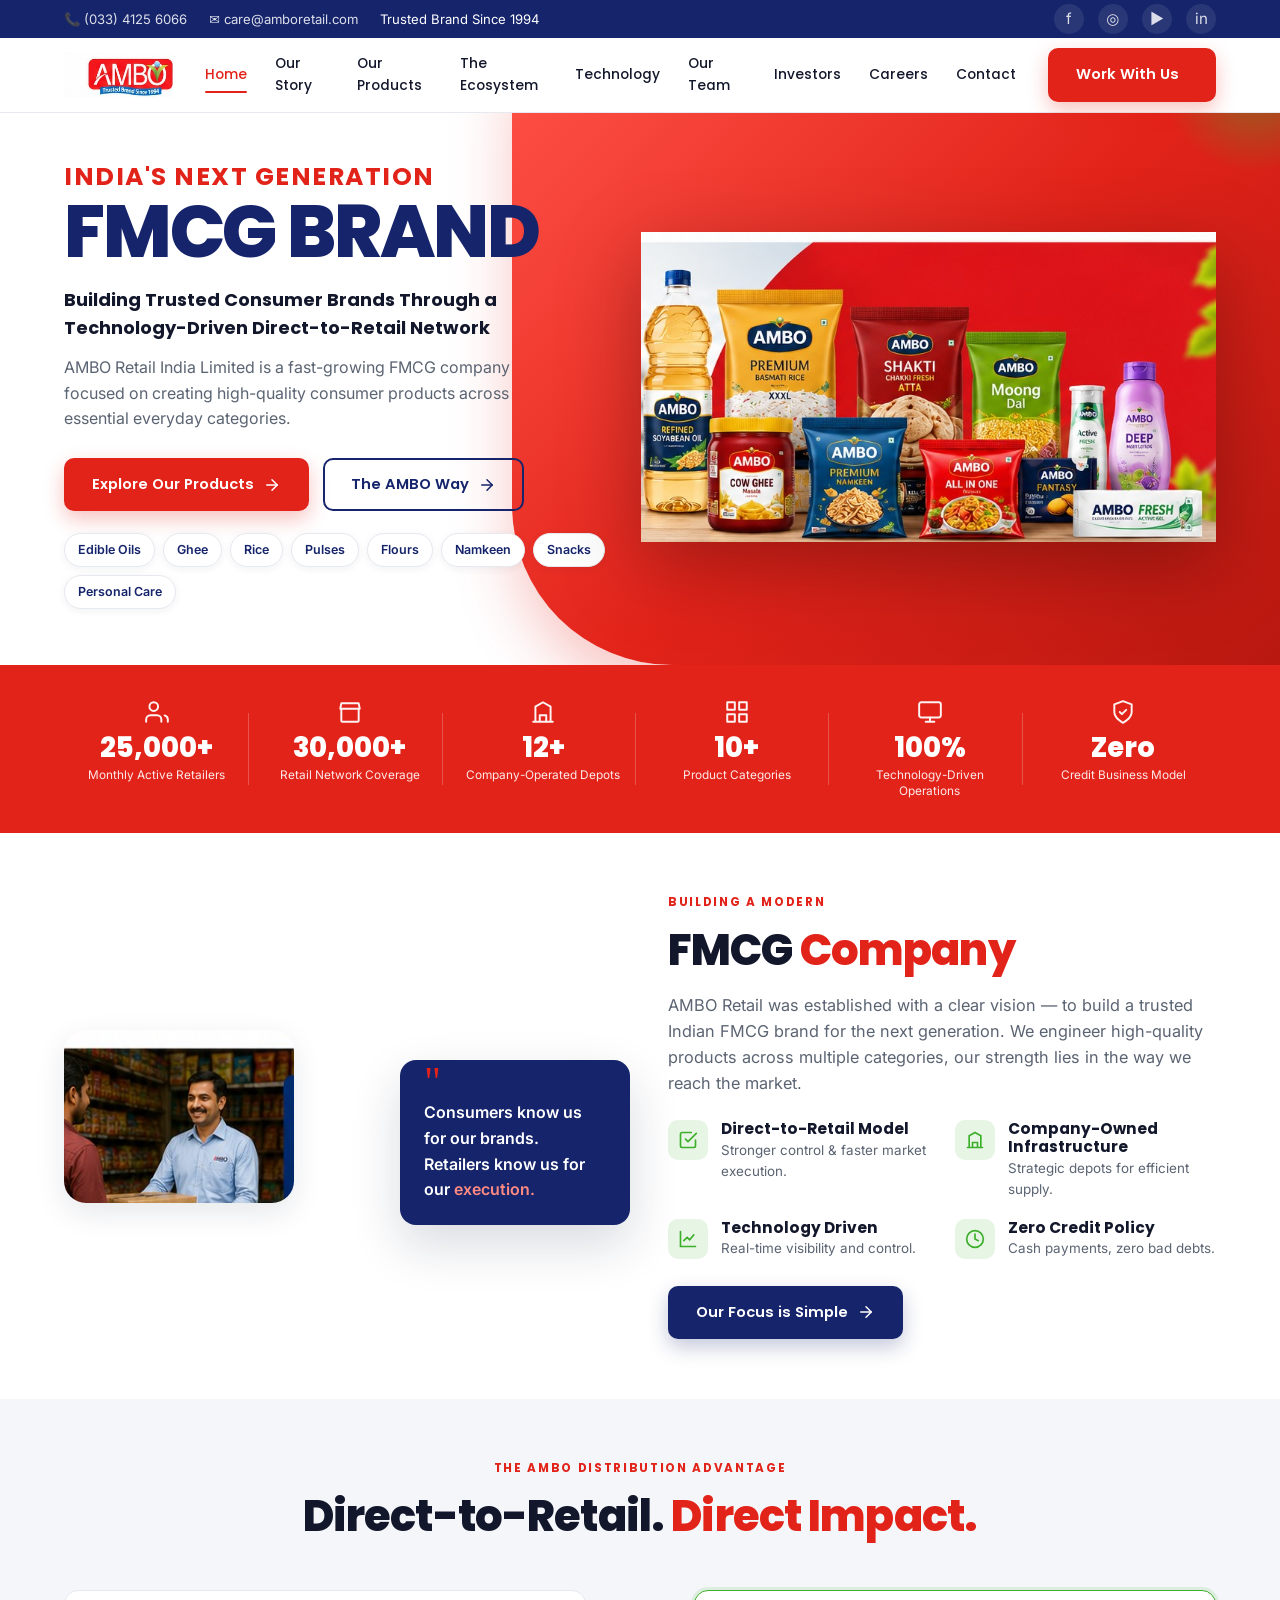
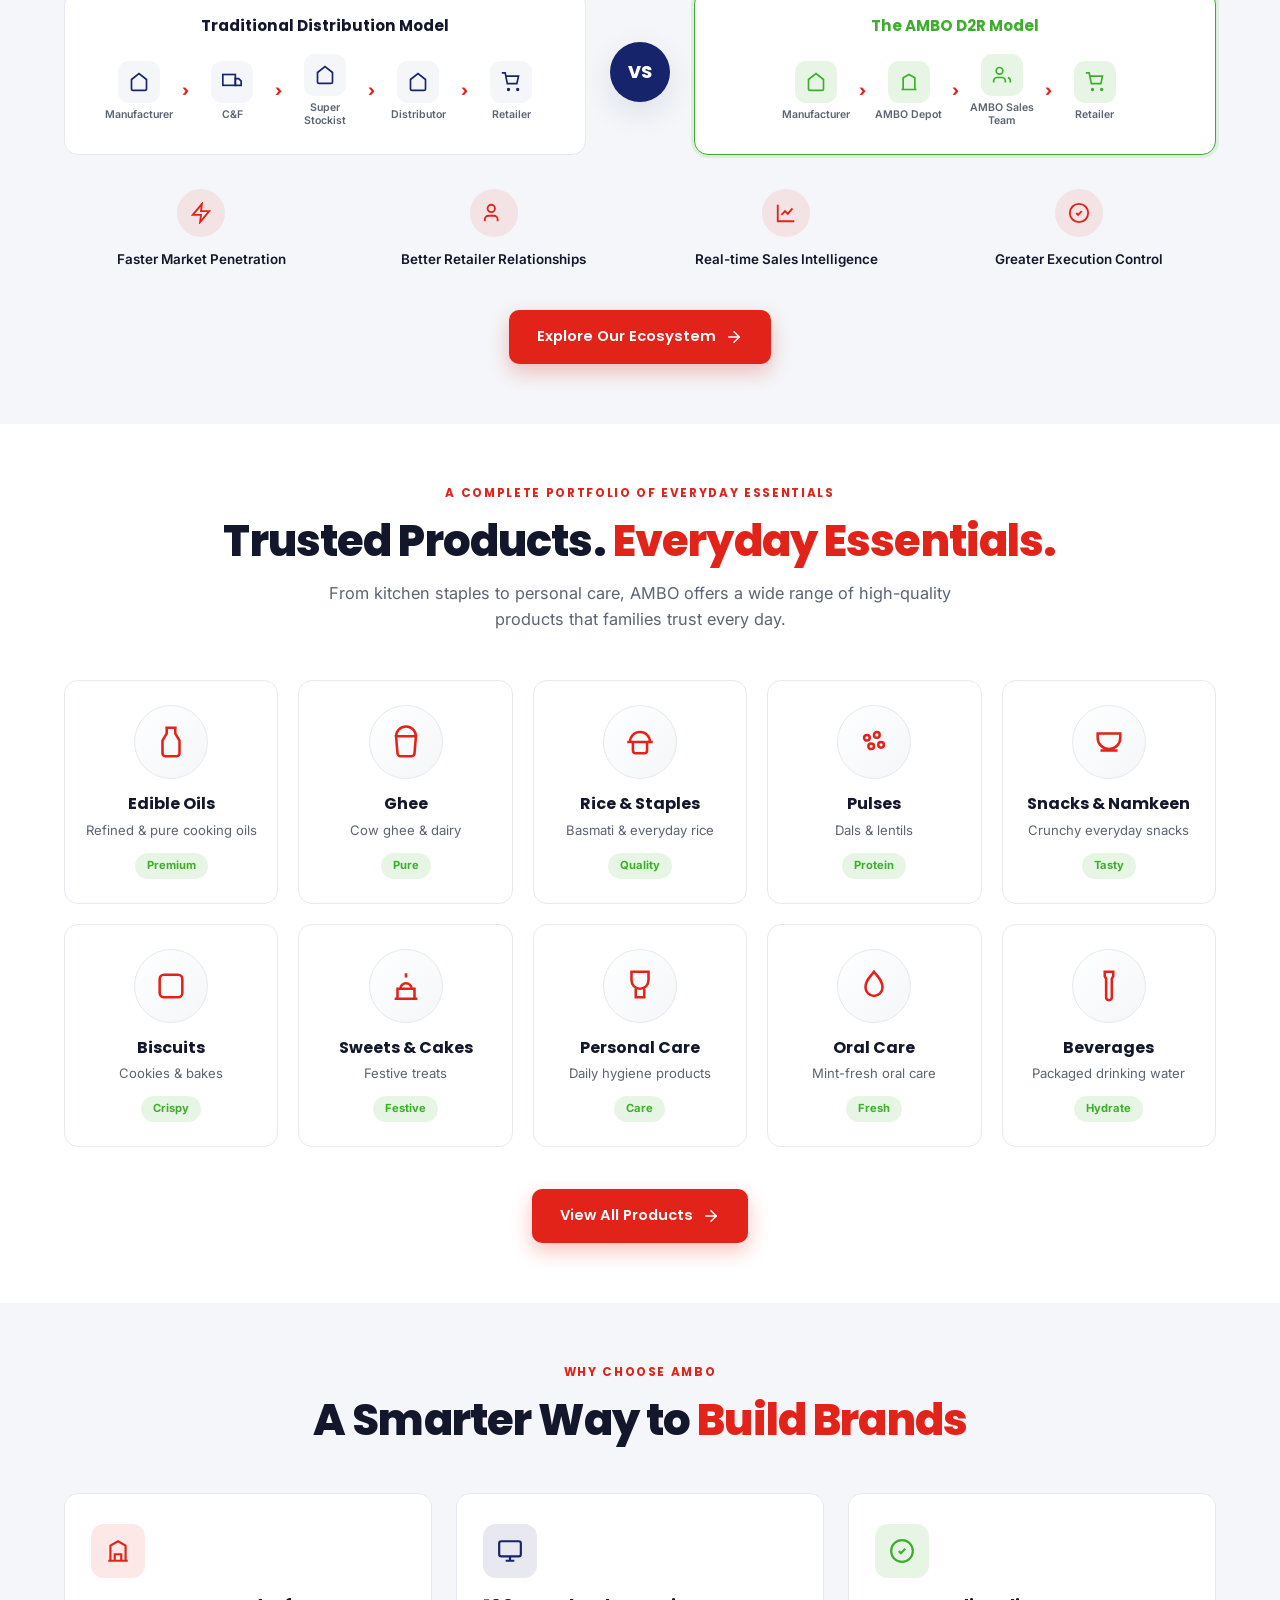
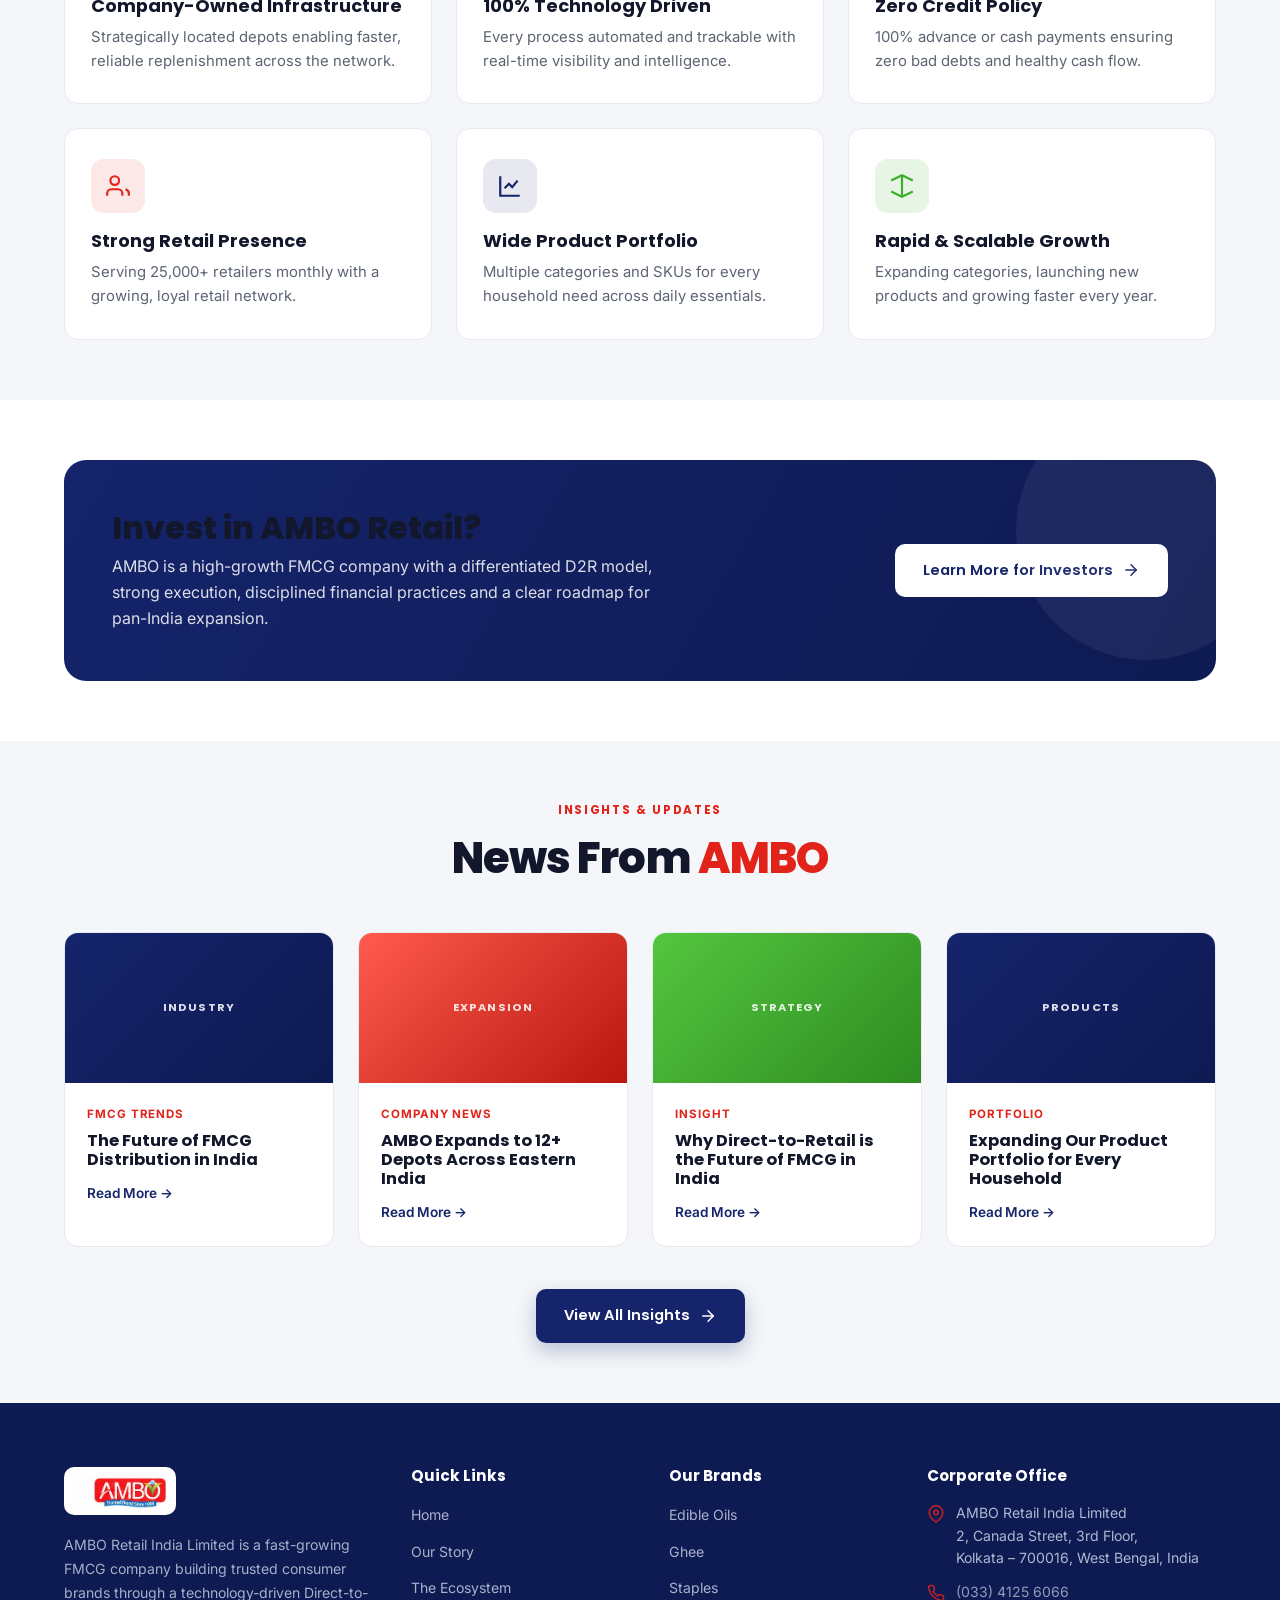
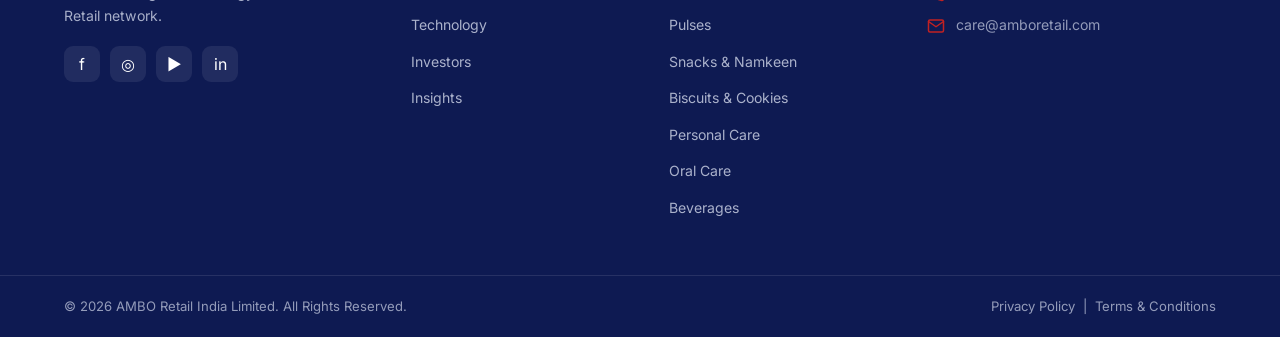
==== commit aca6a5b8: "Update hero section styles and enhance statistics display with SVG icons" ====
--- a/index.html
+++ b/index.html
@@ -16,6 +16,7 @@
 
   <!-- ============ HERO ============ -->
   <section class="hero">
+    <div class="hero-bg"></div>
     <div class="container">
       <div class="hero-grid">
         <div class="hero-copy reveal">
@@ -34,7 +35,6 @@
           </div>
         </div>
         <div class="hero-visual reveal">
-          <div class="blob"></div>
           <img src="img/hero/products-spread.png" alt="AMBO product range — oils, rice, atta, dal, namkeen, personal care">
         </div>
       </div>
@@ -45,12 +45,12 @@
   <section class="stats-bar">
     <div class="container">
       <div class="stats-grid">
-        <div class="stat"><div class="ico">👥</div><div class="num"><span data-count="25000" data-suffix="+">25,000+</span></div><div class="lbl">Monthly Active Retailers</div></div>
-        <div class="stat"><div class="ico">🏪</div><div class="num"><span data-count="30000" data-suffix="+">30,000+</span></div><div class="lbl">Retail Network Coverage</div></div>
-        <div class="stat"><div class="ico">🏬</div><div class="num"><span data-count="12" data-suffix="+">12+</span></div><div class="lbl">Company-Operated Depots</div></div>
-        <div class="stat"><div class="ico">📦</div><div class="num"><span data-count="10" data-suffix="+">10+</span></div><div class="lbl">Product Categories</div></div>
-        <div class="stat"><div class="ico">💻</div><div class="num"><span data-count="100" data-suffix="%">100%</span></div><div class="lbl">Technology-Driven Operations</div></div>
-        <div class="stat"><div class="ico">🛡️</div><div class="num">Zero</div><div class="lbl">Credit Business Model</div></div>
+        <div class="stat"><div class="ico"><svg viewBox="0 0 24 24" stroke-linecap="round" stroke-linejoin="round"><path d="M16 21v-2a4 4 0 0 0-4-4H6a4 4 0 0 0-4 4v2"/><circle cx="9" cy="7" r="4"/><path d="M22 21v-2a4 4 0 0 0-3-3.87"/></svg></div><div class="num"><span data-count="25000" data-suffix="+">25,000+</span></div><div class="lbl">Monthly Active Retailers</div></div>
+        <div class="stat"><div class="ico"><svg viewBox="0 0 24 24" stroke-linecap="round" stroke-linejoin="round"><path d="M3 9l1-5h16l1 5M4 9v11a1 1 0 0 0 1 1h14a1 1 0 0 0 1-1V9M4 9h16"/></svg></div><div class="num"><span data-count="30000" data-suffix="+">30,000+</span></div><div class="lbl">Retail Network Coverage</div></div>
+        <div class="stat"><div class="ico"><svg viewBox="0 0 24 24" stroke-linecap="round" stroke-linejoin="round"><path d="M3 21h18M5 21V7l7-4 7 4v14M9 21v-6h6v6"/></svg></div><div class="num"><span data-count="12" data-suffix="+">12+</span></div><div class="lbl">Company-Operated Depots</div></div>
+        <div class="stat"><div class="ico"><svg viewBox="0 0 24 24" stroke-linecap="round" stroke-linejoin="round"><rect x="3" y="3" width="7" height="7"/><rect x="14" y="3" width="7" height="7"/><rect x="14" y="14" width="7" height="7"/><rect x="3" y="14" width="7" height="7"/></svg></div><div class="num"><span data-count="10" data-suffix="+">10+</span></div><div class="lbl">Product Categories</div></div>
+        <div class="stat"><div class="ico"><svg viewBox="0 0 24 24" stroke-linecap="round" stroke-linejoin="round"><rect x="2" y="3" width="20" height="14" rx="2"/><path d="M8 21h8M12 17v4"/></svg></div><div class="num"><span data-count="100" data-suffix="%">100%</span></div><div class="lbl">Technology-Driven Operations</div></div>
+        <div class="stat"><div class="ico"><svg viewBox="0 0 24 24" stroke-linecap="round" stroke-linejoin="round"><path d="M12 22s8-4 8-10V5l-8-3-8 3v7c0 6 8 10 8 10z"/><path d="M9 12l2 2 4-4"/></svg></div><div class="num">Zero</div><div class="lbl">Credit Business Model</div></div>
       </div>
     </div>
   </section>
--- a/css/style.css
+++ b/css/style.css
@@ -41,8 +41,8 @@
 h1,h2,h3,h4,h5{font-family:var(--font-head);line-height:1.15;font-weight:700;color:var(--ink)}
 
 .container{max-width:var(--maxw);margin:0 auto;padding:0 24px}
-.section{padding:84px 0}
-.section-sm{padding:56px 0}
+.section{padding:60px 0}
+.section-sm{padding:42px 0}
 .bg-soft{background:var(--bg-soft)}
 .bg-soft2{background:var(--bg-soft2)}
 .text-center{text-align:center}
@@ -139,31 +139,32 @@
 /* ============================================================
    HERO
    ============================================================ */
-.hero{position:relative;overflow:hidden;background:#fff;padding:64px 0 0}
-.hero-grid{display:grid;grid-template-columns:1.05fr 1fr;gap:40px;align-items:center}
+.hero{position:relative;overflow:hidden;background:#fff;padding:52px 0 56px}
+/* big red angled banner behind the product visual */
 .hero-bg{
-  position:absolute;top:-10%;right:-12%;width:62%;height:130%;
-  background:radial-gradient(circle at 60% 40%,#ff5a4d 0%,var(--red) 45%,var(--red-dark) 100%);
-  border-radius:0 0 0 50%;transform:skewX(-4deg);z-index:0;opacity:.0;
-}
+  position:absolute;top:-60px;right:0;width:60%;height:calc(100% + 60px);
+  background:linear-gradient(135deg,#ff5247 0%,var(--red) 52%,var(--red-dark) 100%);
+  border-bottom-left-radius:160px;z-index:0;
+  box-shadow:0 30px 60px rgba(226,35,26,.25);
+}
+.hero-bg::after{ /* subtle leaf/green accent top-right corner */
+  content:"";position:absolute;top:0;right:0;width:120px;height:120px;
+  background:radial-gradient(circle at 80% 20%,rgba(61,174,43,.5),transparent 70%);
+}
+.hero-grid{position:relative;z-index:2;display:grid;grid-template-columns:1fr 1.05fr;gap:30px;align-items:center}
 .hero h1{
-  font-size:clamp(2.3rem,5vw,3.7rem);font-weight:800;letter-spacing:-.025em;line-height:1.05;
-}
-.hero h1 .l1{color:var(--red);display:block;font-size:.62em;letter-spacing:.01em}
+  font-size:clamp(2.6rem,6.2vw,4.6rem);font-weight:800;letter-spacing:-.03em;line-height:.98;
+}
+.hero h1 .l1{color:var(--red);display:block;font-size:.34em;letter-spacing:.06em;font-weight:700;margin-bottom:6px}
 .hero h1 .l2{color:var(--navy);display:block}
-.hero .lead{font-size:1.18rem;font-weight:600;color:var(--ink);margin-top:18px}
-.hero p.desc{color:var(--muted);margin-top:14px;max-width:480px}
-.hero .hero-cta{display:flex;gap:14px;margin-top:30px;flex-wrap:wrap}
+.hero .lead{font-size:1.12rem;font-weight:700;color:var(--ink);margin-top:18px;font-family:var(--font-head)}
+.hero p.desc{color:var(--muted);margin-top:12px;max-width:460px}
+.hero .hero-cta{display:flex;gap:14px;margin-top:26px;flex-wrap:wrap}
 .hero-visual{position:relative;z-index:2}
-.hero-visual .blob{
-  position:absolute;inset:-6% -4% -6% -4%;
-  background:radial-gradient(circle at 50% 45%,#ff5a4d,var(--red) 60%,var(--red-dark));
-  border-radius:48% 52% 55% 45%/55% 50% 50% 45%;z-index:-1;
-}
-.hero-visual img{position:relative;z-index:2;filter:drop-shadow(0 24px 40px rgba(0,0,0,.25))}
+.hero-visual img{position:relative;z-index:2;filter:drop-shadow(0 24px 40px rgba(0,0,0,.30))}
 .hero-tags{display:flex;flex-wrap:wrap;gap:8px;margin-top:22px}
 .hero-tags span{
-  background:var(--bg-soft);border:1px solid var(--border);color:var(--navy);
+  background:#fff;border:1px solid var(--border);color:var(--navy);box-shadow:var(--shadow-sm);
   font-size:.78rem;font-weight:600;padding:6px 13px;border-radius:30px;
 }
 
@@ -175,7 +176,8 @@
 .stat:not(:last-child)::after{content:"";position:absolute;right:0;top:18%;height:64%;width:1px;background:rgba(255,255,255,.22)}
 .stat .num{font-family:var(--font-head);font-weight:800;font-size:1.7rem;line-height:1}
 .stat .lbl{font-size:.74rem;opacity:.9;margin-top:7px;line-height:1.3}
-.stat .ico{font-size:1.1rem;margin-bottom:8px;opacity:.9}
+.stat .ico{font-size:1.1rem;margin-bottom:9px;opacity:.95;line-height:0}
+.stat .ico svg{width:26px;height:26px;stroke:currentColor;fill:none;stroke-width:1.8}
 
 /* ============================================================
    FEATURE GRID / CARDS
@@ -404,8 +406,9 @@
 .reveal.in{opacity:1;transform:none}
 
 /* page hero (inner pages) */
-.page-hero{position:relative;background:var(--bg-soft);overflow:hidden;padding:70px 0}
-.page-hero::before{content:"";position:absolute;top:-30%;right:-8%;width:46%;height:160%;background:radial-gradient(circle,rgba(226,35,26,.08),transparent 70%)}
+.page-hero{position:relative;background:linear-gradient(180deg,#fff,var(--bg-soft));overflow:hidden;padding:56px 0}
+.page-hero::before{content:"";position:absolute;top:-40%;right:-6%;width:48%;height:180%;background:radial-gradient(circle,rgba(226,35,26,.12),transparent 65%);z-index:0}
+.page-hero::after{content:"";position:absolute;top:0;right:0;width:42%;height:8px;background:linear-gradient(90deg,transparent,var(--red));z-index:1}
 .page-hero .eyebrow{margin-bottom:12px}
 .page-hero h1{font-size:clamp(2rem,4.4vw,3.2rem);font-weight:800;letter-spacing:-.02em}
 .page-hero h1 .red{color:var(--red)}
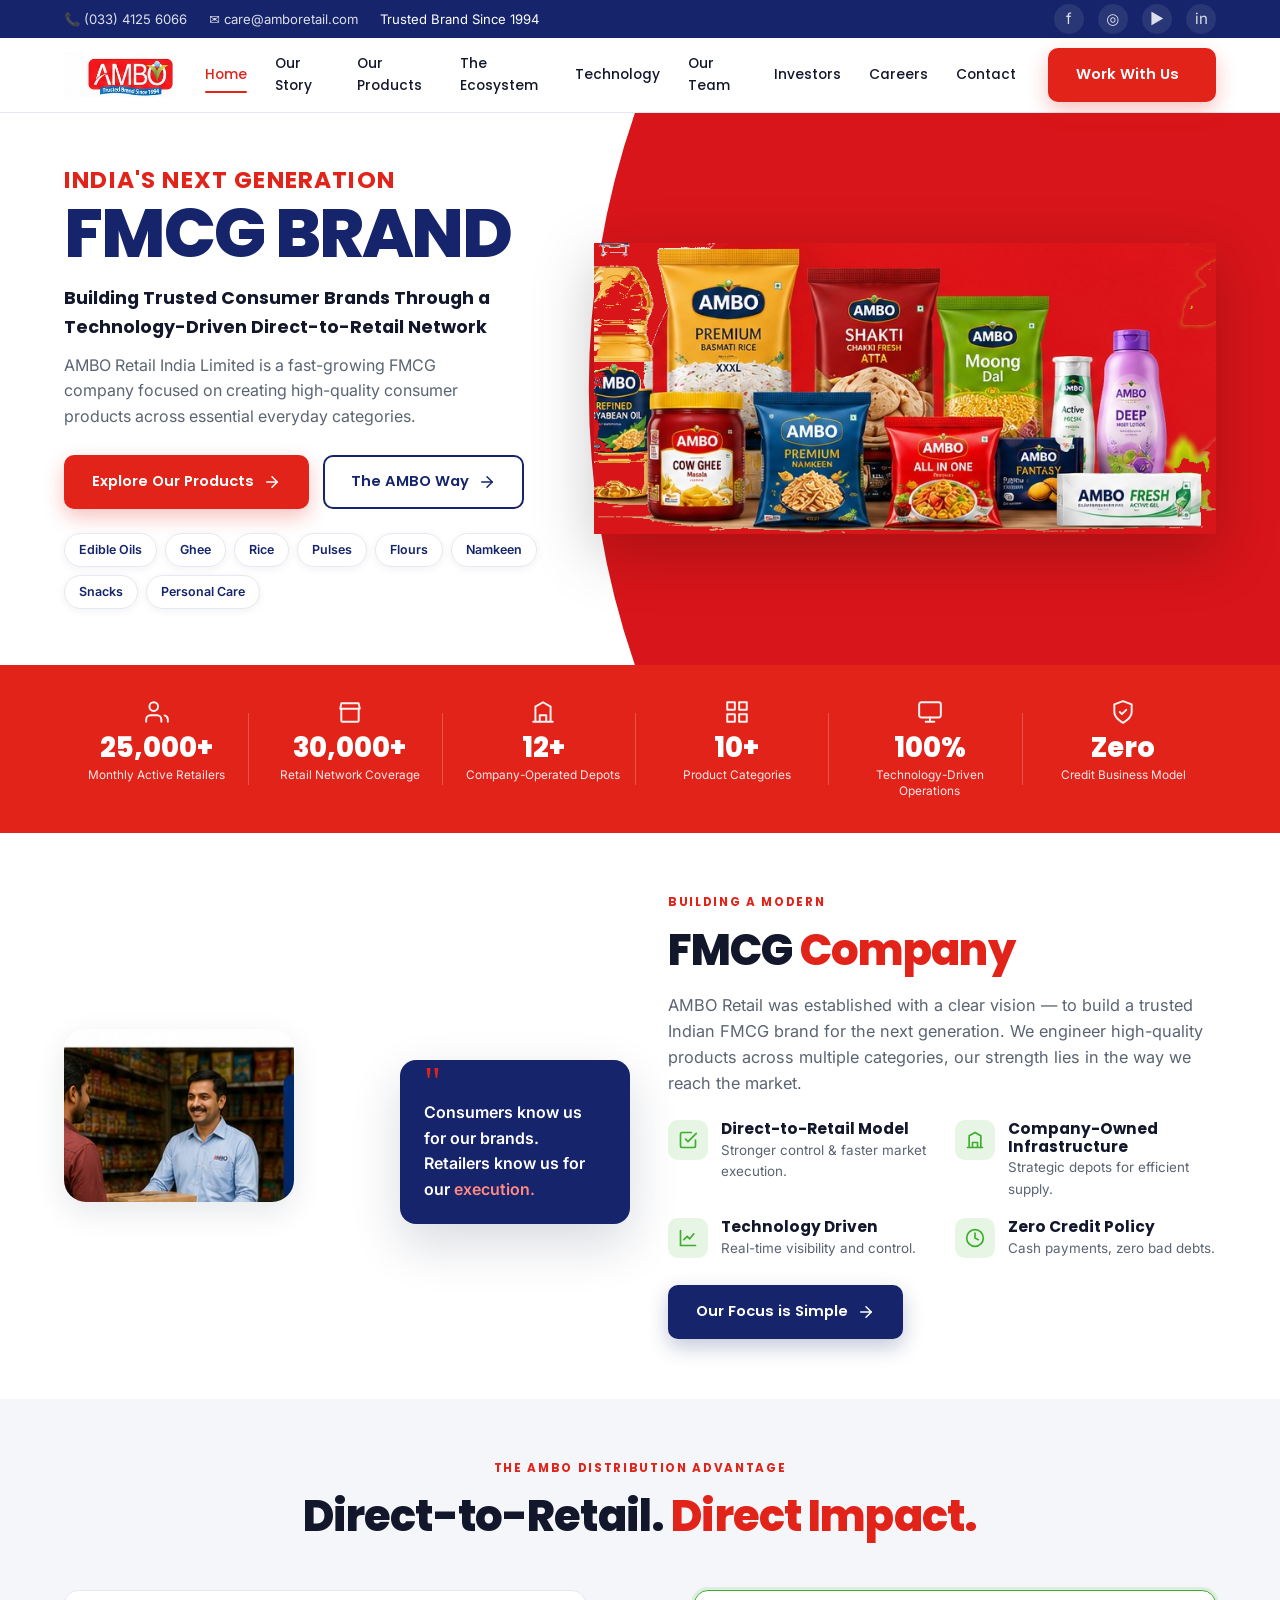
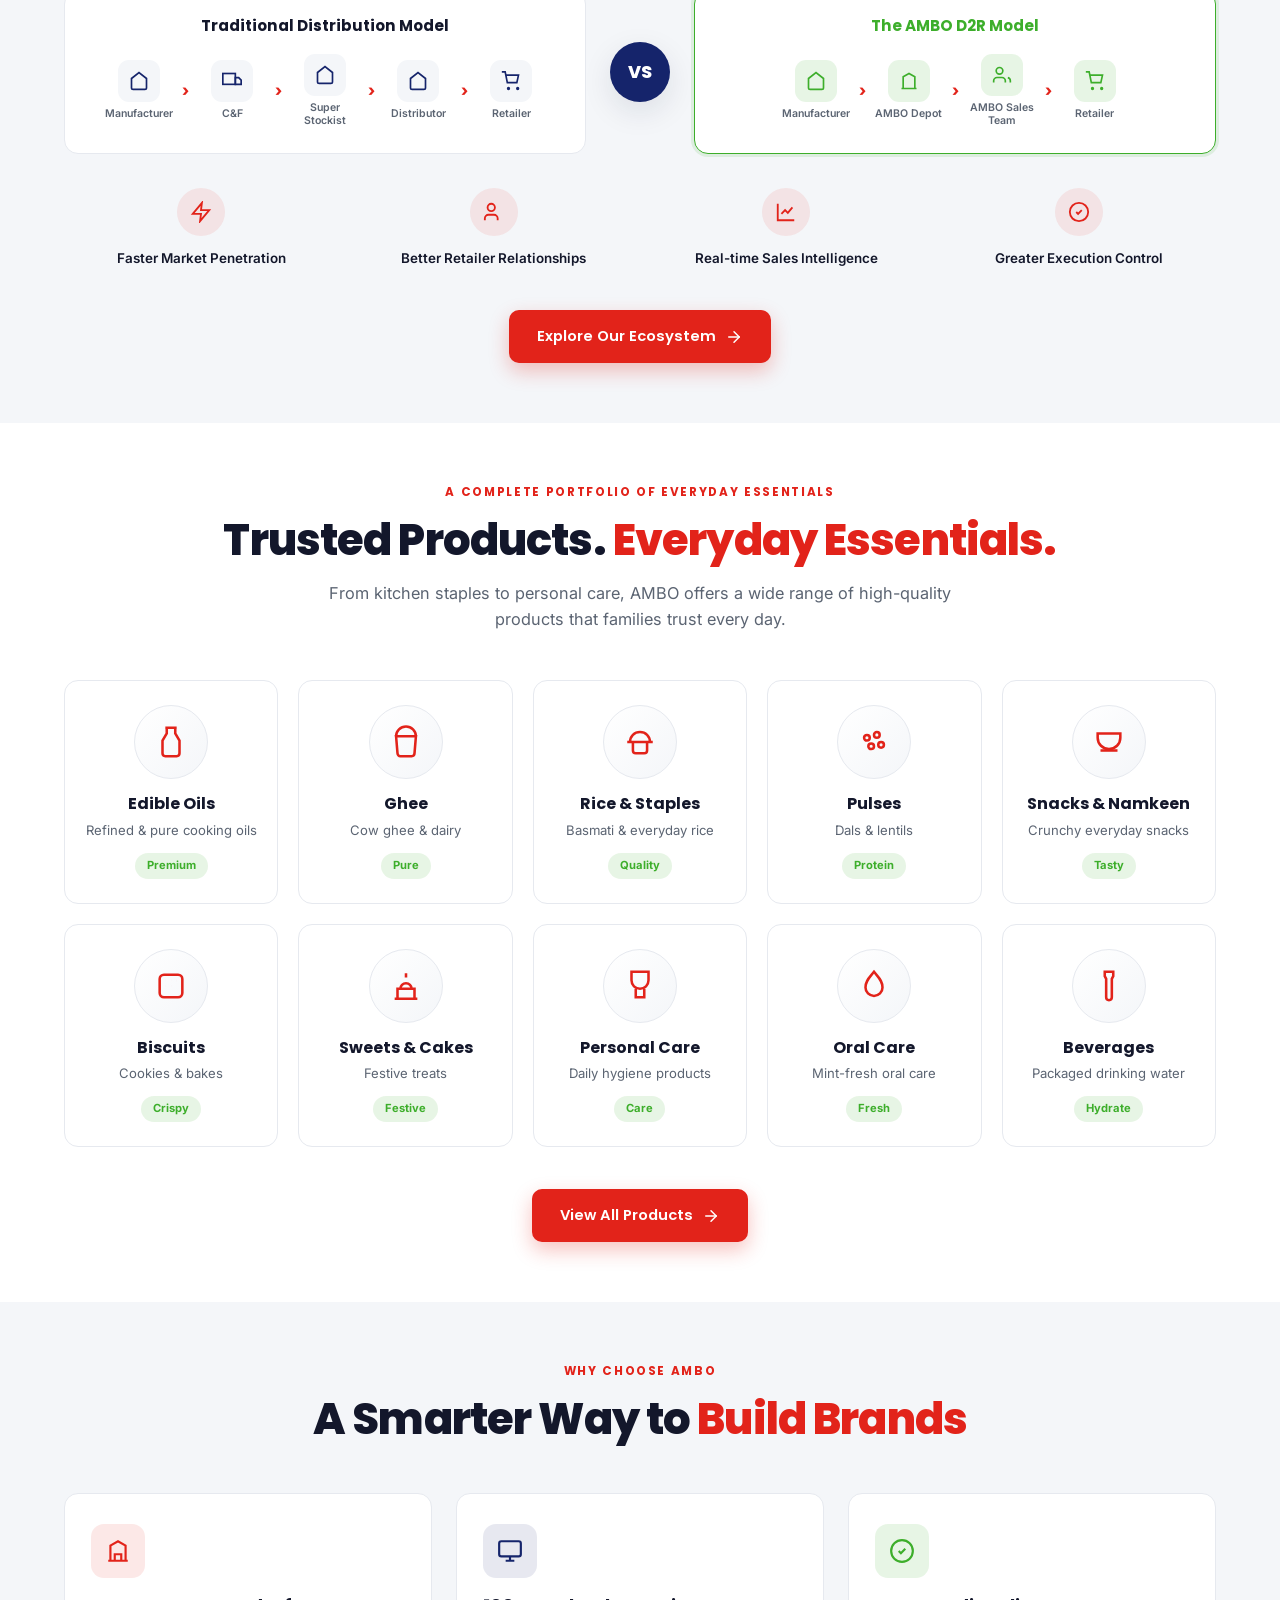
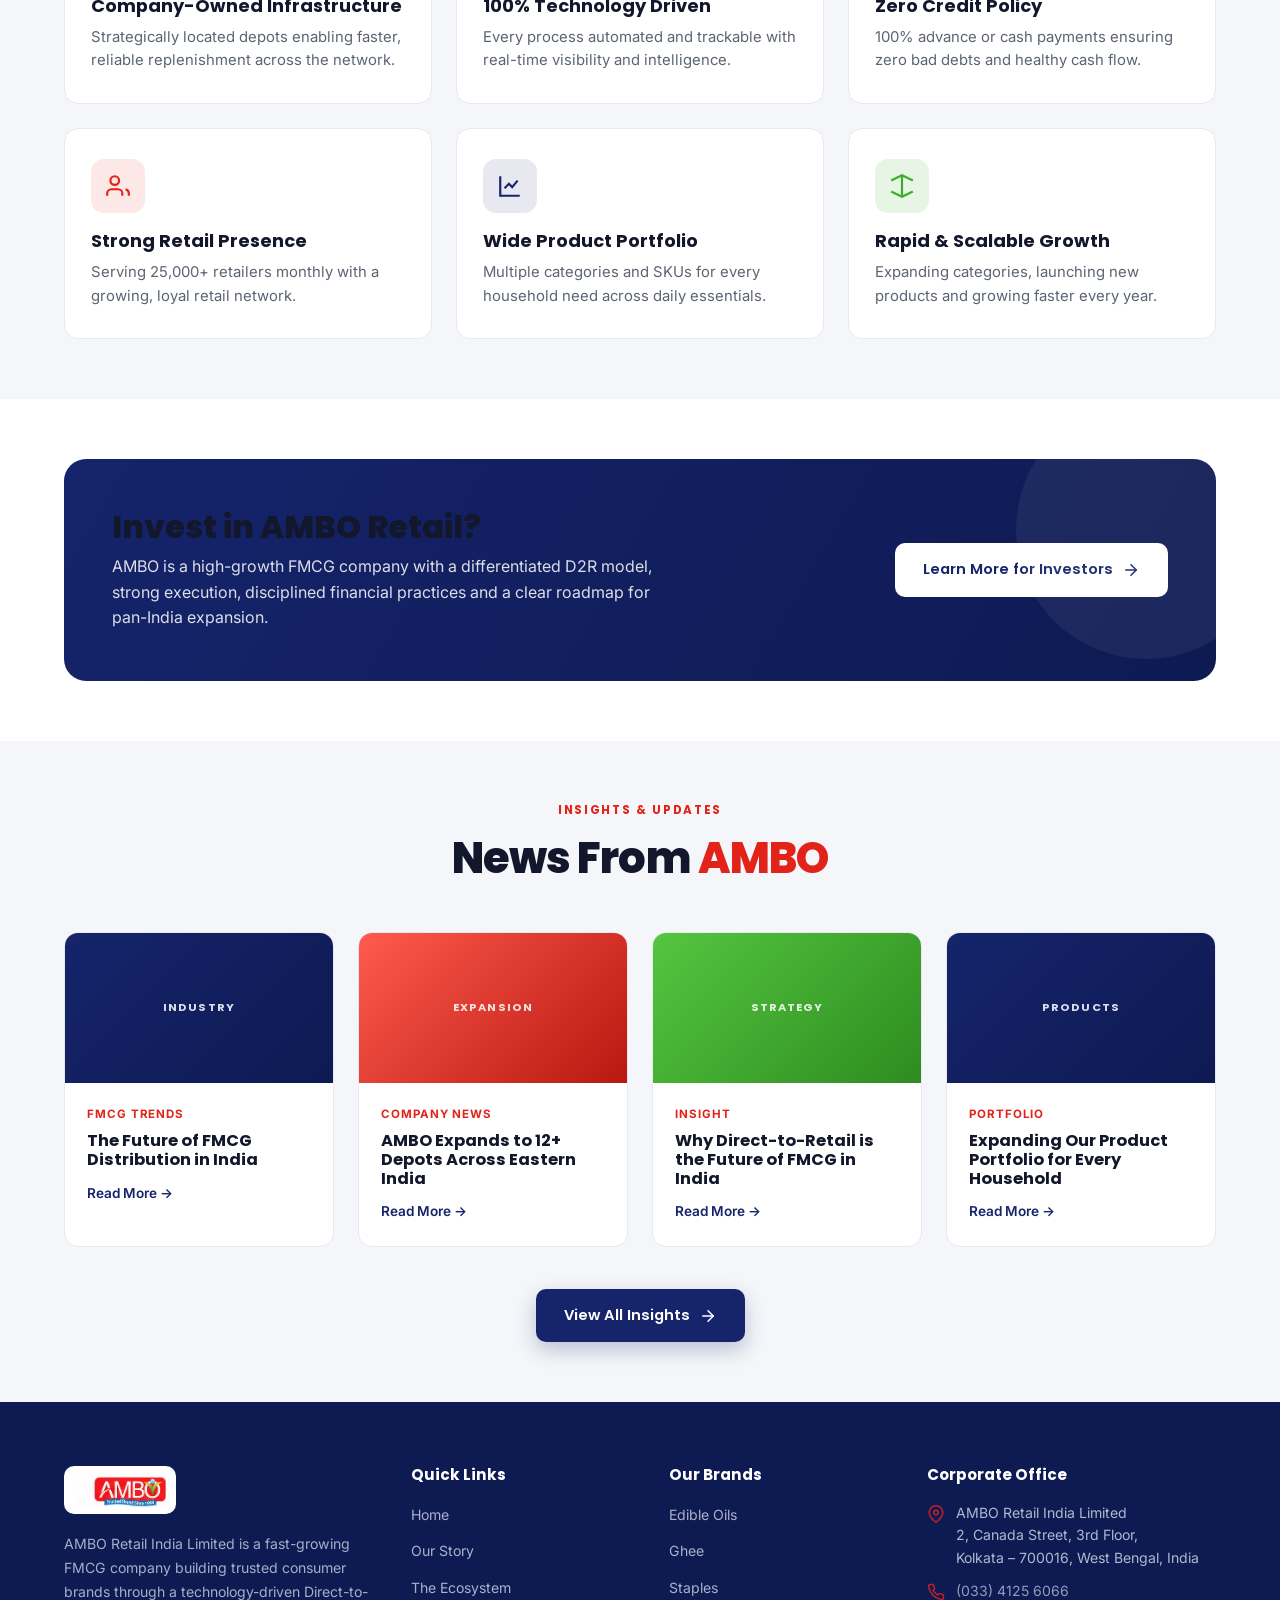
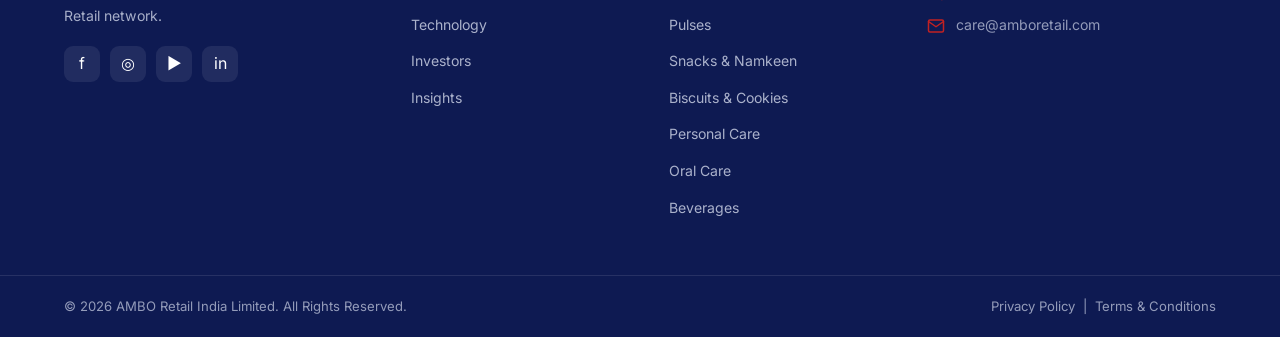
==== commit cdb2fc80: "Update hero images and styles for improved layout and design" ====
--- a/index.html
+++ b/index.html
@@ -35,7 +35,7 @@
           </div>
         </div>
         <div class="hero-visual reveal">
-          <img src="img/hero/products-spread.png" alt="AMBO product range — oils, rice, atta, dal, namkeen, personal care">
+          <img src="img/hero/products-hero.png" alt="AMBO product range — oils, rice, atta, dal, namkeen, personal care">
         </div>
       </div>
     </div>
--- a/css/style.css
+++ b/css/style.css
@@ -139,33 +139,30 @@
 /* ============================================================
    HERO
    ============================================================ */
-.hero{position:relative;overflow:hidden;background:#fff;padding:52px 0 56px}
-/* big red angled banner behind the product visual */
+.hero{position:relative;overflow:hidden;background:#fff;min-height:540px;display:flex;align-items:center}
+/* red panel on the right with a smooth convex curved left edge */
 .hero-bg{
-  position:absolute;top:-60px;right:0;width:60%;height:calc(100% + 60px);
-  background:linear-gradient(135deg,#ff5247 0%,var(--red) 52%,var(--red-dark) 100%);
-  border-bottom-left-radius:160px;z-index:0;
-  box-shadow:0 30px 60px rgba(226,35,26,.25);
-}
-.hero-bg::after{ /* subtle leaf/green accent top-right corner */
-  content:"";position:absolute;top:0;right:0;width:120px;height:120px;
-  background:radial-gradient(circle at 80% 20%,rgba(61,174,43,.5),transparent 70%);
-}
-.hero-grid{position:relative;z-index:2;display:grid;grid-template-columns:1fr 1.05fr;gap:30px;align-items:center}
+  position:absolute;top:0;right:0;bottom:0;width:60%;z-index:0;
+  background:#D8151A;
+  clip-path:ellipse(78% 130% at 88% 50%);
+}
+.hero .container{position:relative;z-index:2;width:100%}
+.hero-grid{display:grid;grid-template-columns:46% 54%;align-items:center;gap:0}
+.hero-copy{padding:56px 40px 56px 0;max-width:560px}
 .hero h1{
-  font-size:clamp(2.6rem,6.2vw,4.6rem);font-weight:800;letter-spacing:-.03em;line-height:.98;
-}
-.hero h1 .l1{color:var(--red);display:block;font-size:.34em;letter-spacing:.06em;font-weight:700;margin-bottom:6px}
+  font-size:clamp(2.4rem,5.6vw,4.3rem);font-weight:800;letter-spacing:-.03em;line-height:.97;
+}
+.hero h1 .l1{color:var(--red);display:block;font-size:.34em;letter-spacing:.05em;font-weight:700;margin-bottom:8px}
 .hero h1 .l2{color:var(--navy);display:block}
-.hero .lead{font-size:1.12rem;font-weight:700;color:var(--ink);margin-top:18px;font-family:var(--font-head)}
-.hero p.desc{color:var(--muted);margin-top:12px;max-width:460px}
+.hero .lead{font-size:1.1rem;font-weight:700;color:var(--ink);margin-top:18px;font-family:var(--font-head)}
+.hero p.desc{color:var(--muted);margin-top:12px;max-width:440px}
 .hero .hero-cta{display:flex;gap:14px;margin-top:26px;flex-wrap:wrap}
-.hero-visual{position:relative;z-index:2}
-.hero-visual img{position:relative;z-index:2;filter:drop-shadow(0 24px 40px rgba(0,0,0,.30))}
-.hero-tags{display:flex;flex-wrap:wrap;gap:8px;margin-top:22px}
+.hero-visual{position:relative;z-index:2;align-self:stretch;display:flex;align-items:center;justify-content:flex-end}
+.hero-visual img{width:100%;max-width:680px;filter:drop-shadow(0 18px 30px rgba(0,0,0,.22))}
+.hero-tags{display:flex;flex-wrap:wrap;gap:8px;margin-top:24px}
 .hero-tags span{
   background:#fff;border:1px solid var(--border);color:var(--navy);box-shadow:var(--shadow-sm);
-  font-size:.78rem;font-weight:600;padding:6px 13px;border-radius:30px;
+  font-size:.78rem;font-weight:600;padding:6px 14px;border-radius:30px;
 }
 
 /* ---------- Stats bar ---------- */
@@ -447,7 +444,12 @@
   .nav-menu a.active::after{display:none}
   .nav-toggle{display:flex}
   .nav-cta .btn:not(.nav-toggle){display:none}
-  .hero-grid,.split,.d2r,.page-hero-grid,.timeline{grid-template-columns:1fr}
+  .hero{min-height:0}
+  .hero-bg{position:relative;width:100%;height:auto;clip-path:none;border-radius:0}
+  .hero-grid{grid-template-columns:1fr}
+  .hero-copy{padding:36px 0 24px;max-width:100%}
+  .hero-visual{background:#D8151A;padding:10px 16px 0;border-radius:18px}
+  .split,.d2r,.page-hero-grid,.timeline{grid-template-columns:1fr}
   .d2r{gap:30px}
   .vs{margin:0 auto}
   .timeline{gap:24px}
@@ -456,7 +458,8 @@
   .topbar .tb-left a:not(:first-child){display:none}
 }
 @media(max-width:640px){
-  .section{padding:56px 0}
+  .topbar{display:none}
+  .section{padding:44px 0}
   .feature-grid,.pillars,.d2r-benefits,.product-grid,.insights,.cat-pills,
   .team-grid,.team-grid.lead,.team-grid.adv,.value-list,.mini-features{grid-template-columns:1fr}
   .stats-grid,.hl-band{grid-template-columns:1fr 1fr;gap:22px 8px}
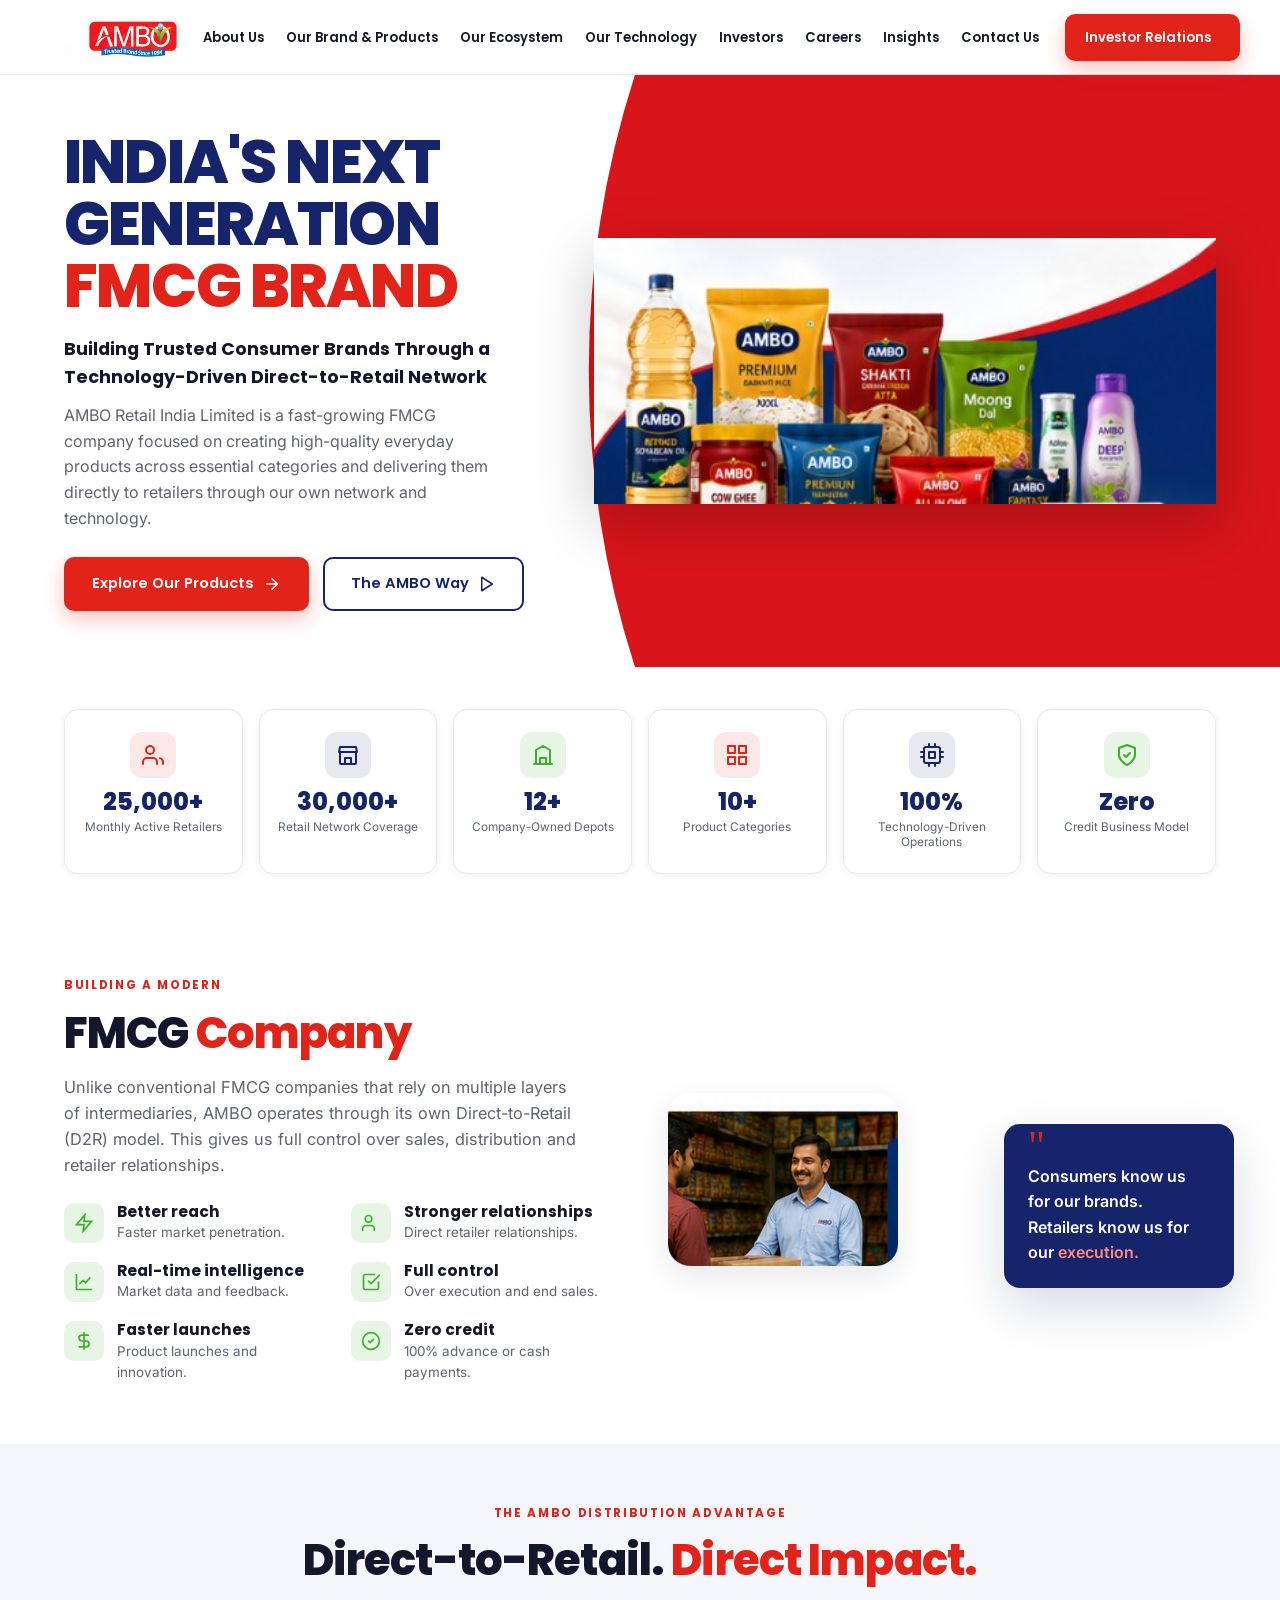
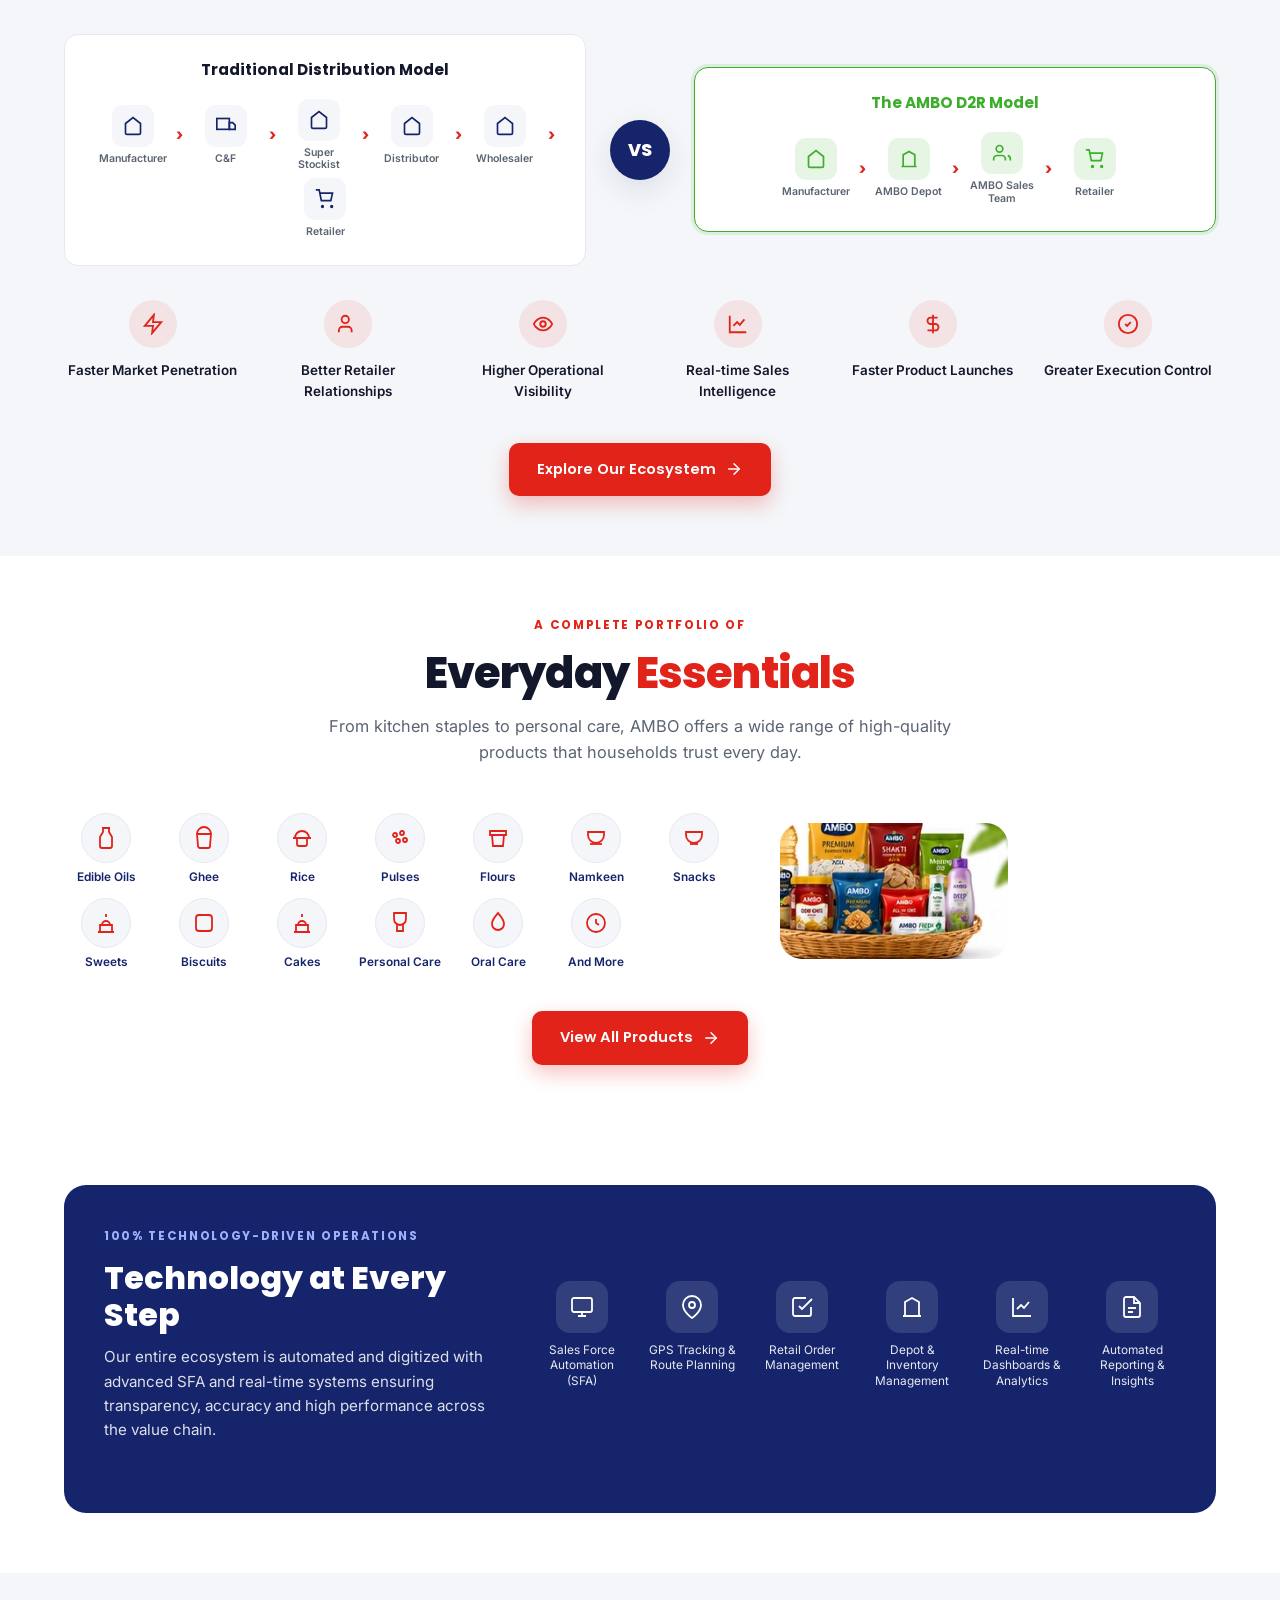
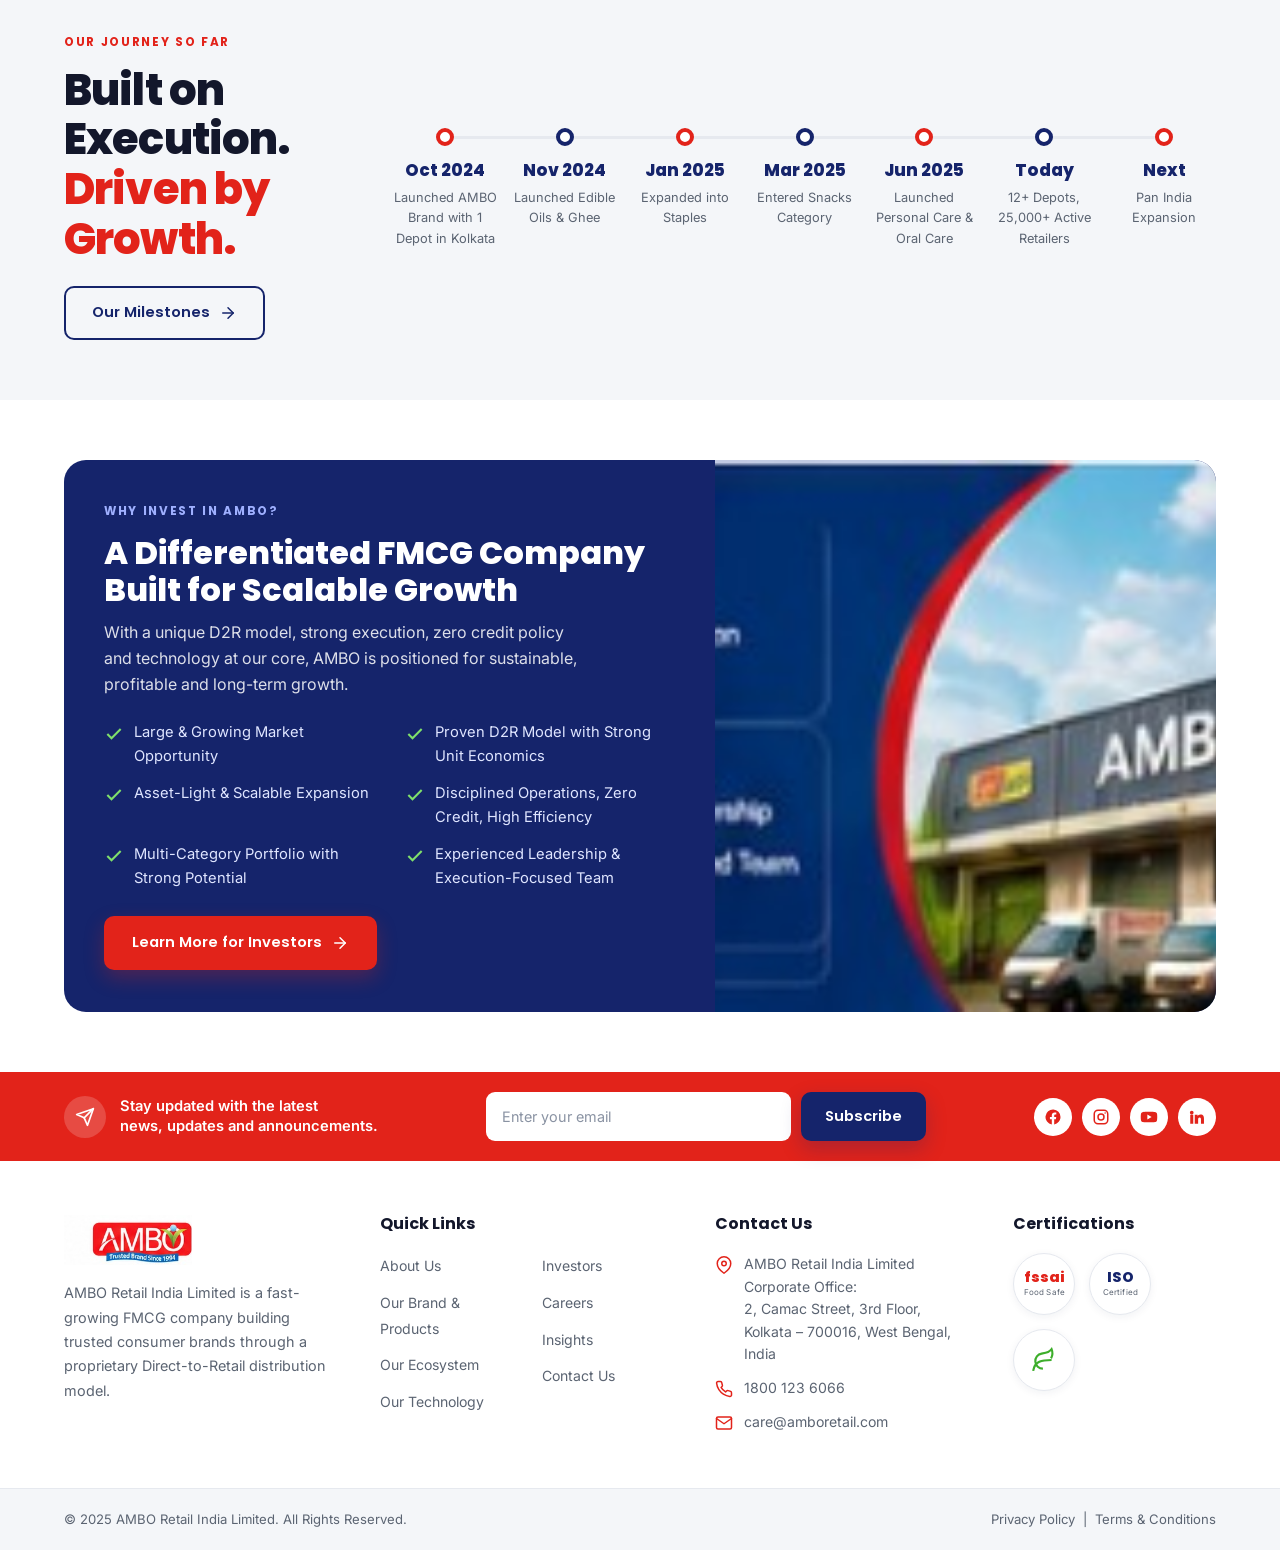
==== commit cdb74884: "Refactor technology page: update title and description, enhance hero section layout, improve metrics" ====
--- a/index.html
+++ b/index.html
@@ -20,37 +20,35 @@
     <div class="container">
       <div class="hero-grid">
         <div class="hero-copy reveal">
-          <h1>
-            <span class="l1">INDIA'S NEXT GENERATION</span>
-            <span class="l2">FMCG BRAND</span>
+          <h1 class="h-stack">
+            <span class="t-navy">INDIA'S NEXT</span>
+            <span class="t-navy">GENERATION</span>
+            <span class="t-red">FMCG BRAND</span>
           </h1>
           <p class="lead">Building Trusted Consumer Brands Through a Technology-Driven Direct-to-Retail Network</p>
-          <p class="desc">AMBO Retail India Limited is a fast-growing FMCG company focused on creating high-quality consumer products across essential everyday categories.</p>
+          <p class="desc">AMBO Retail India Limited is a fast-growing FMCG company focused on creating high-quality everyday products across essential categories and delivering them directly to retailers through our own network and technology.</p>
           <div class="hero-cta">
             <a href="products.html" class="btn btn-red">Explore Our Products <svg class="arr" viewBox="0 0 24 24" width="18" height="18" fill="none" stroke="currentColor" stroke-width="2" stroke-linecap="round" stroke-linejoin="round"><line x1="5" y1="12" x2="19" y2="12"/><polyline points="12 5 19 12 12 19"/></svg></a>
-            <a href="about.html" class="btn btn-outline">The AMBO Way <svg class="arr" viewBox="0 0 24 24" width="18" height="18" fill="none" stroke="currentColor" stroke-width="2" stroke-linecap="round" stroke-linejoin="round"><line x1="5" y1="12" x2="19" y2="12"/><polyline points="12 5 19 12 12 19"/></svg></a>
-          </div>
-          <div class="hero-tags">
-            <span>Edible Oils</span><span>Ghee</span><span>Rice</span><span>Pulses</span><span>Flours</span><span>Namkeen</span><span>Snacks</span><span>Personal Care</span>
+            <a href="about.html" class="btn btn-outline">The AMBO Way <svg class="arr" viewBox="0 0 24 24" width="18" height="18" fill="none" stroke="currentColor" stroke-width="2" stroke-linecap="round" stroke-linejoin="round"><polygon points="5 3 19 12 5 21 5 3"/></svg></a>
           </div>
         </div>
         <div class="hero-visual reveal">
-          <img src="img/hero/products-hero.png" alt="AMBO product range — oils, rice, atta, dal, namkeen, personal care">
-        </div>
-      </div>
-    </div>
-  </section>
-
-  <!-- ============ STATS BAR ============ -->
-  <section class="stats-bar">
-    <div class="container">
-      <div class="stats-grid">
-        <div class="stat"><div class="ico"><svg viewBox="0 0 24 24" stroke-linecap="round" stroke-linejoin="round"><path d="M16 21v-2a4 4 0 0 0-4-4H6a4 4 0 0 0-4 4v2"/><circle cx="9" cy="7" r="4"/><path d="M22 21v-2a4 4 0 0 0-3-3.87"/></svg></div><div class="num"><span data-count="25000" data-suffix="+">25,000+</span></div><div class="lbl">Monthly Active Retailers</div></div>
-        <div class="stat"><div class="ico"><svg viewBox="0 0 24 24" stroke-linecap="round" stroke-linejoin="round"><path d="M3 9l1-5h16l1 5M4 9v11a1 1 0 0 0 1 1h14a1 1 0 0 0 1-1V9M4 9h16"/></svg></div><div class="num"><span data-count="30000" data-suffix="+">30,000+</span></div><div class="lbl">Retail Network Coverage</div></div>
-        <div class="stat"><div class="ico"><svg viewBox="0 0 24 24" stroke-linecap="round" stroke-linejoin="round"><path d="M3 21h18M5 21V7l7-4 7 4v14M9 21v-6h6v6"/></svg></div><div class="num"><span data-count="12" data-suffix="+">12+</span></div><div class="lbl">Company-Operated Depots</div></div>
-        <div class="stat"><div class="ico"><svg viewBox="0 0 24 24" stroke-linecap="round" stroke-linejoin="round"><rect x="3" y="3" width="7" height="7"/><rect x="14" y="3" width="7" height="7"/><rect x="14" y="14" width="7" height="7"/><rect x="3" y="14" width="7" height="7"/></svg></div><div class="num"><span data-count="10" data-suffix="+">10+</span></div><div class="lbl">Product Categories</div></div>
-        <div class="stat"><div class="ico"><svg viewBox="0 0 24 24" stroke-linecap="round" stroke-linejoin="round"><rect x="2" y="3" width="20" height="14" rx="2"/><path d="M8 21h8M12 17v4"/></svg></div><div class="num"><span data-count="100" data-suffix="%">100%</span></div><div class="lbl">Technology-Driven Operations</div></div>
-        <div class="stat"><div class="ico"><svg viewBox="0 0 24 24" stroke-linecap="round" stroke-linejoin="round"><path d="M12 22s8-4 8-10V5l-8-3-8 3v7c0 6 8 10 8 10z"/><path d="M9 12l2 2 4-4"/></svg></div><div class="num">Zero</div><div class="lbl">Credit Business Model</div></div>
+          <img src="img/extracted/index-platter.png" alt="AMBO product range — oils, ghee, atta, namkeen, personal care">
+        </div>
+      </div>
+    </div>
+  </section>
+
+  <!-- ============ STAT CARDS ============ -->
+  <section class="section section-sm">
+    <div class="container">
+      <div class="stat-cards reveal">
+        <div class="scard"><div class="ic"><svg viewBox="0 0 24 24" fill="none" stroke="currentColor" stroke-width="2" stroke-linecap="round" stroke-linejoin="round"><path d="M16 21v-2a4 4 0 0 0-4-4H6a4 4 0 0 0-4 4v2"/><circle cx="9" cy="7" r="4"/><path d="M22 21v-2a4 4 0 0 0-3-3.87"/></svg></div><div class="num"><span data-count="25000" data-suffix="+">25,000+</span></div><div class="lbl">Monthly Active Retailers</div></div>
+        <div class="scard"><div class="ic"><svg viewBox="0 0 24 24" fill="none" stroke="currentColor" stroke-width="2" stroke-linecap="round" stroke-linejoin="round"><path d="M3 9l1-5h16l1 5M4 9v11a1 1 0 0 0 1 1h14a1 1 0 0 0 1-1V9M4 9h16M9 21v-6h6v6"/></svg></div><div class="num"><span data-count="30000" data-suffix="+">30,000+</span></div><div class="lbl">Retail Network Coverage</div></div>
+        <div class="scard"><div class="ic"><svg viewBox="0 0 24 24" fill="none" stroke="currentColor" stroke-width="2" stroke-linecap="round" stroke-linejoin="round"><path d="M3 21h18M5 21V7l7-4 7 4v14M9 21v-6h6v6"/></svg></div><div class="num"><span data-count="12" data-suffix="+">12+</span></div><div class="lbl">Company-Owned Depots</div></div>
+        <div class="scard"><div class="ic"><svg viewBox="0 0 24 24" fill="none" stroke="currentColor" stroke-width="2" stroke-linecap="round" stroke-linejoin="round"><rect x="3" y="3" width="7" height="7"/><rect x="14" y="3" width="7" height="7"/><rect x="14" y="14" width="7" height="7"/><rect x="3" y="14" width="7" height="7"/></svg></div><div class="num"><span data-count="10" data-suffix="+">10+</span></div><div class="lbl">Product Categories</div></div>
+        <div class="scard"><div class="ic"><svg viewBox="0 0 24 24" fill="none" stroke="currentColor" stroke-width="2" stroke-linecap="round" stroke-linejoin="round"><rect x="4" y="4" width="16" height="16" rx="2"/><rect x="9" y="9" width="6" height="6"/><path d="M9 1v3M15 1v3M9 20v3M15 20v3M20 9h3M20 14h3M1 9h3M1 14h3"/></svg></div><div class="num"><span data-count="100" data-suffix="%">100%</span></div><div class="lbl">Technology-Driven Operations</div></div>
+        <div class="scard"><div class="ic"><svg viewBox="0 0 24 24" fill="none" stroke="currentColor" stroke-width="2" stroke-linecap="round" stroke-linejoin="round"><path d="M12 22s8-4 8-10V5l-8-3-8 3v7c0 6 8 10 8 10z"/><path d="M9 12l2 2 4-4"/></svg></div><div class="num">Zero</div><div class="lbl">Credit Business Model</div></div>
       </div>
     </div>
   </section>
@@ -59,6 +57,19 @@
   <section class="section">
     <div class="container">
       <div class="split">
+        <div class="reveal">
+          <div class="eyebrow">Building a Modern</div>
+          <h2 class="section-title">FMCG <span class="red">Company</span></h2>
+          <p class="section-sub" style="margin:16px 0 0;max-width:520px">Unlike conventional FMCG companies that rely on multiple layers of intermediaries, AMBO operates through its own Direct-to-Retail (D2R) model. This gives us full control over sales, distribution and retailer relationships.</p>
+          <div class="mini-features">
+            <div class="mini-feature"><span class="mi"><svg viewBox="0 0 24 24" fill="none" stroke="currentColor" stroke-width="2" stroke-linecap="round"><path d="M13 2L3 14h9l-1 8 10-12h-9z"/></svg></span><div><h5>Better reach</h5><p>Faster market penetration.</p></div></div>
+            <div class="mini-feature"><span class="mi"><svg viewBox="0 0 24 24" fill="none" stroke="currentColor" stroke-width="2" stroke-linecap="round"><path d="M16 21v-2a4 4 0 0 0-4-4H6a4 4 0 0 0-4 4v2"/><circle cx="9" cy="7" r="4"/></svg></span><div><h5>Stronger relationships</h5><p>Direct retailer relationships.</p></div></div>
+            <div class="mini-feature"><span class="mi"><svg viewBox="0 0 24 24" fill="none" stroke="currentColor" stroke-width="2" stroke-linecap="round"><path d="M3 3v18h18"/><path d="M7 14l4-4 3 3 5-6"/></svg></span><div><h5>Real-time intelligence</h5><p>Market data and feedback.</p></div></div>
+            <div class="mini-feature"><span class="mi"><svg viewBox="0 0 24 24" fill="none" stroke="currentColor" stroke-width="2" stroke-linecap="round"><path d="M9 11l3 3L22 4"/><path d="M21 12v7a2 2 0 0 1-2 2H5a2 2 0 0 1-2-2V5a2 2 0 0 1 2-2h11"/></svg></span><div><h5>Full control</h5><p>Over execution and end sales.</p></div></div>
+            <div class="mini-feature"><span class="mi"><svg viewBox="0 0 24 24" fill="none" stroke="currentColor" stroke-width="2" stroke-linecap="round"><path d="M12 2v20M17 5H9.5a3.5 3.5 0 0 0 0 7h5a3.5 3.5 0 0 1 0 7H6"/></svg></span><div><h5>Faster launches</h5><p>Product launches and innovation.</p></div></div>
+            <div class="mini-feature"><span class="mi"><svg viewBox="0 0 24 24" fill="none" stroke="currentColor" stroke-width="2" stroke-linecap="round"><circle cx="12" cy="12" r="10"/><path d="M9 12l2 2 4-4"/></svg></span><div><h5>Zero credit</h5><p>100% advance or cash payments.</p></div></div>
+          </div>
+        </div>
         <div class="media reveal">
           <img src="img/photos/fmcg-company.png" alt="AMBO field team meeting a retailer">
           <div class="quote">
@@ -66,18 +77,6 @@
             <p>Consumers know us for our brands. Retailers know us for our <span class="accent">execution.</span></p>
           </div>
         </div>
-        <div class="reveal">
-          <div class="eyebrow">Building a Modern</div>
-          <h2 class="section-title">FMCG <span class="red">Company</span></h2>
-          <p class="section-sub" style="margin:16px 0 0">AMBO Retail was established with a clear vision — to build a trusted Indian FMCG brand for the next generation. We engineer high-quality products across multiple categories, our strength lies in the way we reach the market.</p>
-          <div class="mini-features">
-            <div class="mini-feature"><span class="mi"><svg viewBox="0 0 24 24" fill="none" stroke="currentColor" stroke-width="2" stroke-linecap="round"><path d="M9 11l3 3L22 4"/><path d="M21 12v7a2 2 0 0 1-2 2H5a2 2 0 0 1-2-2V5a2 2 0 0 1 2-2h11"/></svg></span><div><h5>Direct-to-Retail Model</h5><p>Stronger control & faster market execution.</p></div></div>
-            <div class="mini-feature"><span class="mi"><svg viewBox="0 0 24 24" fill="none" stroke="currentColor" stroke-width="2" stroke-linecap="round"><path d="M3 21h18M5 21V7l7-4 7 4v14M9 21v-6h6v6"/></svg></span><div><h5>Company-Owned Infrastructure</h5><p>Strategic depots for efficient supply.</p></div></div>
-            <div class="mini-feature"><span class="mi"><svg viewBox="0 0 24 24" fill="none" stroke="currentColor" stroke-width="2" stroke-linecap="round"><path d="M3 3v18h18"/><path d="M7 14l4-4 3 3 5-6"/></svg></span><div><h5>Technology Driven</h5><p>Real-time visibility and control.</p></div></div>
-            <div class="mini-feature"><span class="mi"><svg viewBox="0 0 24 24" fill="none" stroke="currentColor" stroke-width="2" stroke-linecap="round"><circle cx="12" cy="12" r="10"/><path d="M12 6v6l4 2"/></svg></span><div><h5>Zero Credit Policy</h5><p>Cash payments, zero bad debts.</p></div></div>
-          </div>
-          <a href="about.html" class="btn btn-navy" style="margin-top:26px">Our Focus is Simple <svg class="arr" viewBox="0 0 24 24" width="18" height="18" fill="none" stroke="currentColor" stroke-width="2" stroke-linecap="round" stroke-linejoin="round"><line x1="5" y1="12" x2="19" y2="12"/><polyline points="12 5 19 12 12 19"/></svg></a>
-        </div>
       </div>
     </div>
   </section>
@@ -101,6 +100,8 @@
             <span class="sep">›</span>
             <div class="node"><span class="nc"><svg viewBox="0 0 24 24" fill="none" stroke="currentColor" stroke-width="2"><path d="M3 9l9-7 9 7v11a2 2 0 0 1-2 2H5a2 2 0 0 1-2-2z"/></svg></span><small>Distributor</small></div>
             <span class="sep">›</span>
+            <div class="node"><span class="nc"><svg viewBox="0 0 24 24" fill="none" stroke="currentColor" stroke-width="2"><path d="M3 9l9-7 9 7v11a2 2 0 0 1-2 2H5a2 2 0 0 1-2-2z"/></svg></span><small>Wholesaler</small></div>
+            <span class="sep">›</span>
             <div class="node"><span class="nc"><svg viewBox="0 0 24 24" fill="none" stroke="currentColor" stroke-width="2"><circle cx="9" cy="21" r="1"/><circle cx="20" cy="21" r="1"/><path d="M1 1h4l2.6 13H19l2-9H6"/></svg></span><small>Retailer</small></div>
           </div>
         </div>
@@ -118,10 +119,12 @@
           </div>
         </div>
       </div>
-      <div class="d2r-benefits reveal">
+      <div class="d2r-benefits reveal" style="grid-template-columns:repeat(6,1fr)">
         <div class="d2r-benefit"><span class="bi"><svg viewBox="0 0 24 24" fill="none" stroke="currentColor" stroke-width="2"><path d="M13 2L3 14h9l-1 8 10-12h-9z"/></svg></span><p>Faster Market Penetration</p></div>
         <div class="d2r-benefit"><span class="bi"><svg viewBox="0 0 24 24" fill="none" stroke="currentColor" stroke-width="2"><path d="M16 21v-2a4 4 0 0 0-4-4H6a4 4 0 0 0-4 4v2"/><circle cx="9" cy="7" r="4"/></svg></span><p>Better Retailer Relationships</p></div>
+        <div class="d2r-benefit"><span class="bi"><svg viewBox="0 0 24 24" fill="none" stroke="currentColor" stroke-width="2"><circle cx="12" cy="12" r="3"/><path d="M2 12s3-7 10-7 10 7 10 7-3 7-10 7-10-7-10-7z"/></svg></span><p>Higher Operational Visibility</p></div>
         <div class="d2r-benefit"><span class="bi"><svg viewBox="0 0 24 24" fill="none" stroke="currentColor" stroke-width="2"><path d="M3 3v18h18"/><path d="M7 14l4-4 3 3 5-6"/></svg></span><p>Real-time Sales Intelligence</p></div>
+        <div class="d2r-benefit"><span class="bi"><svg viewBox="0 0 24 24" fill="none" stroke="currentColor" stroke-width="2"><path d="M12 2v20M17 5H9.5a3.5 3.5 0 0 0 0 7h5a3.5 3.5 0 0 1 0 7H6"/></svg></span><p>Faster Product Launches</p></div>
         <div class="d2r-benefit"><span class="bi"><svg viewBox="0 0 24 24" fill="none" stroke="currentColor" stroke-width="2"><circle cx="12" cy="12" r="10"/><path d="M9 12l2 2 4-4"/></svg></span><p>Greater Execution Control</p></div>
       </div>
       <div class="text-center" style="margin-top:40px">
@@ -134,21 +137,27 @@
   <section class="section" id="products">
     <div class="container">
       <div class="section-head text-center reveal">
-        <div class="eyebrow">A Complete Portfolio of Everyday Essentials</div>
-        <h2 class="section-title">Trusted Products. <span class="red">Everyday Essentials.</span></h2>
-        <p class="section-sub">From kitchen staples to personal care, AMBO offers a wide range of high-quality products that families trust every day.</p>
-      </div>
-      <div class="product-grid reveal">
-        <div class="product-card"><div class="pc-ic"><svg viewBox="0 0 24 24" fill="none" stroke="currentColor" stroke-width="1.8"><path d="M8 2h8M9 2v4l-3 5v9a2 2 0 0 0 2 2h8a2 2 0 0 0 2-2v-9l-3-5V2"/></svg></div><h4>Edible Oils</h4><p>Refined &amp; pure cooking oils</p><span class="tag">Premium</span></div>
-        <div class="product-card"><div class="pc-ic"><svg viewBox="0 0 24 24" fill="none" stroke="currentColor" stroke-width="1.8"><path d="M5 8h14l-1 12a2 2 0 0 1-2 2H8a2 2 0 0 1-2-2z"/><path d="M5 8a7 7 0 0 1 14 0"/></svg></div><h4>Ghee</h4><p>Cow ghee & dairy</p><span class="tag">Pure</span></div>
-        <div class="product-card"><div class="pc-ic"><svg viewBox="0 0 24 24" fill="none" stroke="currentColor" stroke-width="1.8"><path d="M3 12h18M5 12c0-4 3-7 7-7s7 3 7 7"/><path d="M7 12v6a2 2 0 0 0 2 2h6a2 2 0 0 0 2-2v-6"/></svg></div><h4>Rice &amp; Staples</h4><p>Basmati & everyday rice</p><span class="tag">Quality</span></div>
-        <div class="product-card"><div class="pc-ic"><svg viewBox="0 0 24 24" fill="none" stroke="currentColor" stroke-width="1.8"><circle cx="7" cy="9" r="2"/><circle cx="14" cy="7" r="2"/><circle cx="17" cy="14" r="2"/><circle cx="10" cy="15" r="2"/></svg></div><h4>Pulses</h4><p>Dals & lentils</p><span class="tag">Protein</span></div>
-        <div class="product-card"><div class="pc-ic"><svg viewBox="0 0 24 24" fill="none" stroke="currentColor" stroke-width="1.8"><path d="M4 6h16v3a8 8 0 0 1-16 0z"/><path d="M6 18h12"/></svg></div><h4>Snacks &amp; Namkeen</h4><p>Crunchy everyday snacks</p><span class="tag">Tasty</span></div>
-        <div class="product-card"><div class="pc-ic"><svg viewBox="0 0 24 24" fill="none" stroke="currentColor" stroke-width="1.8"><rect x="4" y="4" width="16" height="16" rx="3"/><path d="M8 8h.01M12 8h.01M16 8h.01M8 12h.01M12 12h.01"/></svg></div><h4>Biscuits</h4><p>Cookies & bakes</p><span class="tag">Crispy</span></div>
-        <div class="product-card"><div class="pc-ic"><svg viewBox="0 0 24 24" fill="none" stroke="currentColor" stroke-width="1.8"><path d="M4 21h16M6 21v-7h12v7M8 14a4 4 0 0 1 8 0M12 3v3"/></svg></div><h4>Sweets &amp; Cakes</h4><p>Festive treats</p><span class="tag">Festive</span></div>
-        <div class="product-card"><div class="pc-ic"><svg viewBox="0 0 24 24" fill="none" stroke="currentColor" stroke-width="1.8"><path d="M6 2h12v6a6 6 0 0 1-12 0z"/><path d="M9 14v6h6v-6"/></svg></div><h4>Personal Care</h4><p>Daily hygiene products</p><span class="tag">Care</span></div>
-        <div class="product-card"><div class="pc-ic"><svg viewBox="0 0 24 24" fill="none" stroke="currentColor" stroke-width="1.8"><path d="M12 2c-3 4-6 6-6 11a6 6 0 0 0 12 0c0-5-3-7-6-11z"/></svg></div><h4>Oral Care</h4><p>Mint-fresh oral care</p><span class="tag">Fresh</span></div>
-        <div class="product-card"><div class="pc-ic"><svg viewBox="0 0 24 24" fill="none" stroke="currentColor" stroke-width="1.8"><path d="M9 2h6v3l-1 2v13a2 2 0 0 1-2 2 2 2 0 0 1-2-2V7L9 5z"/></svg></div><h4>Beverages</h4><p>Packaged drinking water</p><span class="tag">Hydrate</span></div>
+        <div class="eyebrow">A Complete Portfolio of</div>
+        <h2 class="section-title">Everyday <span class="red">Essentials</span></h2>
+        <p class="section-sub">From kitchen staples to personal care, AMBO offers a wide range of high-quality products that households trust every day.</p>
+      </div>
+      <div class="portfolio-split reveal">
+        <div class="icon-cats">
+          <div class="icat"><span class="ic"><svg viewBox="0 0 24 24" fill="none" stroke="currentColor" stroke-width="1.8"><path d="M8 2h8M9 2v4l-3 5v9a2 2 0 0 0 2 2h8a2 2 0 0 0 2-2v-9l-3-5V2"/></svg></span><small>Edible Oils</small></div>
+          <div class="icat"><span class="ic"><svg viewBox="0 0 24 24" fill="none" stroke="currentColor" stroke-width="1.8"><path d="M5 8h14l-1 12a2 2 0 0 1-2 2H8a2 2 0 0 1-2-2z"/><path d="M5 8a7 7 0 0 1 14 0"/></svg></span><small>Ghee</small></div>
+          <div class="icat"><span class="ic"><svg viewBox="0 0 24 24" fill="none" stroke="currentColor" stroke-width="1.8"><path d="M3 12h18M5 12c0-4 3-7 7-7s7 3 7 7"/><path d="M7 12v6a2 2 0 0 0 2 2h6a2 2 0 0 0 2-2v-6"/></svg></span><small>Rice</small></div>
+          <div class="icat"><span class="ic"><svg viewBox="0 0 24 24" fill="none" stroke="currentColor" stroke-width="1.8"><circle cx="7" cy="9" r="2"/><circle cx="14" cy="7" r="2"/><circle cx="17" cy="14" r="2"/><circle cx="10" cy="15" r="2"/></svg></span><small>Pulses</small></div>
+          <div class="icat"><span class="ic"><svg viewBox="0 0 24 24" fill="none" stroke="currentColor" stroke-width="1.8"><path d="M4 5h16v4H4zM6 9l1 11h10l1-11"/></svg></span><small>Flours</small></div>
+          <div class="icat"><span class="ic"><svg viewBox="0 0 24 24" fill="none" stroke="currentColor" stroke-width="1.8"><path d="M4 6h16v3a8 8 0 0 1-16 0z"/><path d="M6 18h12"/></svg></span><small>Namkeen</small></div>
+          <div class="icat"><span class="ic"><svg viewBox="0 0 24 24" fill="none" stroke="currentColor" stroke-width="1.8"><path d="M4 6h16v3a8 8 0 0 1-16 0z"/><path d="M8 18h8"/></svg></span><small>Snacks</small></div>
+          <div class="icat"><span class="ic"><svg viewBox="0 0 24 24" fill="none" stroke="currentColor" stroke-width="1.8"><path d="M4 21h16M6 21v-7h12v7M8 14a4 4 0 0 1 8 0M12 3v3"/></svg></span><small>Sweets</small></div>
+          <div class="icat"><span class="ic"><svg viewBox="0 0 24 24" fill="none" stroke="currentColor" stroke-width="1.8"><rect x="4" y="4" width="16" height="16" rx="3"/><path d="M8 8h.01M12 8h.01M16 8h.01M8 12h.01M12 12h.01"/></svg></span><small>Biscuits</small></div>
+          <div class="icat"><span class="ic"><svg viewBox="0 0 24 24" fill="none" stroke="currentColor" stroke-width="1.8"><path d="M4 21h16M6 21v-7h12v7M8 14a4 4 0 0 1 8 0M12 3v3"/></svg></span><small>Cakes</small></div>
+          <div class="icat"><span class="ic"><svg viewBox="0 0 24 24" fill="none" stroke="currentColor" stroke-width="1.8"><path d="M6 2h12v6a6 6 0 0 1-12 0z"/><path d="M9 14v6h6v-6"/></svg></span><small>Personal Care</small></div>
+          <div class="icat"><span class="ic"><svg viewBox="0 0 24 24" fill="none" stroke="currentColor" stroke-width="1.8"><path d="M12 2c-3 4-6 6-6 11a6 6 0 0 0 12 0c0-5-3-7-6-11z"/></svg></span><small>Oral Care</small></div>
+          <div class="icat"><span class="ic"><svg viewBox="0 0 24 24" fill="none" stroke="currentColor" stroke-width="1.8"><circle cx="12" cy="12" r="9"/><path d="M12 8v4l3 2"/></svg></span><small>And More</small></div>
+        </div>
+        <div class="pf-img"><img src="img/extracted/index-basket.png" alt="Basket of AMBO everyday essential products"></div>
       </div>
       <div class="text-center" style="margin-top:42px">
         <a href="products.html" class="btn btn-red">View All Products <svg class="arr" viewBox="0 0 24 24" width="18" height="18" fill="none" stroke="currentColor" stroke-width="2" stroke-linecap="round" stroke-linejoin="round"><line x1="5" y1="12" x2="19" y2="12"/><polyline points="12 5 19 12 12 19"/></svg></a>
@@ -156,52 +165,70 @@
     </div>
   </section>
 
-  <!-- ============ WHY AMBO ============ -->
+  <!-- ============ TECHNOLOGY AT EVERY STEP ============ -->
+  <section class="section">
+    <div class="container">
+      <div class="dark-band reveal">
+        <div class="band-grid" style="margin-bottom:28px">
+          <div>
+            <div class="eyebrow" style="color:#9fb0ff">100% Technology-Driven Operations</div>
+            <h2>Technology at Every Step</h2>
+            <p>Our entire ecosystem is automated and digitized with advanced SFA and real-time systems ensuring transparency, accuracy and high performance across the value chain.</p>
+          </div>
+          <div class="icon-row six">
+            <div class="iitem"><span class="ic"><svg viewBox="0 0 24 24" fill="none" stroke="currentColor" stroke-width="1.8"><rect x="2" y="3" width="20" height="14" rx="2"/><path d="M8 21h8M12 17v4"/></svg></span><small>Sales Force Automation (SFA)</small></div>
+            <div class="iitem"><span class="ic"><svg viewBox="0 0 24 24" fill="none" stroke="currentColor" stroke-width="1.8"><path d="M21 10c0 7-9 13-9 13s-9-6-9-13a9 9 0 0 1 18 0z"/><circle cx="12" cy="10" r="3"/></svg></span><small>GPS Tracking &amp; Route Planning</small></div>
+            <div class="iitem"><span class="ic"><svg viewBox="0 0 24 24" fill="none" stroke="currentColor" stroke-width="1.8"><path d="M9 11l3 3L22 4"/><path d="M21 12v7a2 2 0 0 1-2 2H5a2 2 0 0 1-2-2V5a2 2 0 0 1 2-2h11"/></svg></span><small>Retail Order Management</small></div>
+            <div class="iitem"><span class="ic"><svg viewBox="0 0 24 24" fill="none" stroke="currentColor" stroke-width="1.8"><path d="M3 21h18M5 21V7l7-4 7 4v14"/></svg></span><small>Depot &amp; Inventory Management</small></div>
+            <div class="iitem"><span class="ic"><svg viewBox="0 0 24 24" fill="none" stroke="currentColor" stroke-width="1.8"><path d="M3 3v18h18"/><path d="M7 14l4-4 3 3 5-6"/></svg></span><small>Real-time Dashboards &amp; Analytics</small></div>
+            <div class="iitem"><span class="ic"><svg viewBox="0 0 24 24" fill="none" stroke="currentColor" stroke-width="1.8"><path d="M14 2H6a2 2 0 0 0-2 2v16a2 2 0 0 0 2 2h12a2 2 0 0 0 2-2V8z"/><path d="M14 2v6h6M8 13h8M8 17h5"/></svg></span><small>Automated Reporting &amp; Insights</small></div>
+          </div>
+        </div>
+      </div>
+    </div>
+  </section>
+
+  <!-- ============ JOURNEY / TIMELINE ============ -->
   <section class="section bg-soft">
     <div class="container">
-      <div class="section-head text-center reveal">
-        <div class="eyebrow">Why Choose AMBO</div>
-        <h2 class="section-title">A Smarter Way to <span class="red">Build Brands</span></h2>
-      </div>
-      <div class="feature-grid reveal">
-        <div class="card"><div class="ic"><svg viewBox="0 0 24 24" fill="none" stroke="currentColor" stroke-width="2"><path d="M3 21h18M5 21V7l7-4 7 4v14M9 21v-6h6v6"/></svg></div><h3>Company-Owned Infrastructure</h3><p>Strategically located depots enabling faster, reliable replenishment across the network.</p></div>
-        <div class="card navy-ic"><div class="ic"><svg viewBox="0 0 24 24" fill="none" stroke="currentColor" stroke-width="2"><rect x="2" y="3" width="20" height="14" rx="2"/><path d="M8 21h8M12 17v4"/></svg></div><h3>100% Technology Driven</h3><p>Every process automated and trackable with real-time visibility and intelligence.</p></div>
-        <div class="card green-ic"><div class="ic"><svg viewBox="0 0 24 24" fill="none" stroke="currentColor" stroke-width="2"><circle cx="12" cy="12" r="10"/><path d="M9 12l2 2 4-4"/></svg></div><h3>Zero Credit Policy</h3><p>100% advance or cash payments ensuring zero bad debts and healthy cash flow.</p></div>
-        <div class="card"><div class="ic"><svg viewBox="0 0 24 24" fill="none" stroke="currentColor" stroke-width="2"><path d="M16 21v-2a4 4 0 0 0-4-4H6a4 4 0 0 0-4 4v2"/><circle cx="9" cy="7" r="4"/><path d="M22 21v-2a4 4 0 0 0-3-3.87"/></svg></div><h3>Strong Retail Presence</h3><p>Serving 25,000+ retailers monthly with a growing, loyal retail network.</p></div>
-        <div class="card navy-ic"><div class="ic"><svg viewBox="0 0 24 24" fill="none" stroke="currentColor" stroke-width="2"><path d="M3 3v18h18"/><path d="M7 14l4-4 3 3 5-6"/></svg></div><h3>Wide Product Portfolio</h3><p>Multiple categories and SKUs for every household need across daily essentials.</p></div>
-        <div class="card green-ic"><div class="ic"><svg viewBox="0 0 24 24" fill="none" stroke="currentColor" stroke-width="2"><path d="M12 2v20M2 7l10-5 10 5M2 17l10 5 10-5"/></svg></div><h3>Rapid &amp; Scalable Growth</h3><p>Expanding categories, launching new products and growing faster every year.</p></div>
-      </div>
-    </div>
-  </section>
-
-  <!-- ============ INVESTORS CTA ============ -->
+      <div class="journey-grid reveal">
+        <div>
+          <div class="eyebrow">Our Journey So Far</div>
+          <h2 class="section-title">Built on Execution.<br><span class="red">Driven by Growth.</span></h2>
+          <a href="about.html" class="btn btn-outline" style="margin-top:22px">Our Milestones <svg class="arr" viewBox="0 0 24 24" width="18" height="18" fill="none" stroke="currentColor" stroke-width="2" stroke-linecap="round" stroke-linejoin="round"><line x1="5" y1="12" x2="19" y2="12"/><polyline points="12 5 19 12 12 19"/></svg></a>
+        </div>
+        <div class="timeline">
+          <div class="tl-item"><span class="dot"></span><div class="yr">Oct 2024</div><p>Launched AMBO Brand with 1 Depot in Kolkata</p></div>
+          <div class="tl-item"><span class="dot"></span><div class="yr">Nov 2024</div><p>Launched Edible Oils &amp; Ghee</p></div>
+          <div class="tl-item"><span class="dot"></span><div class="yr">Jan 2025</div><p>Expanded into Staples</p></div>
+          <div class="tl-item"><span class="dot"></span><div class="yr">Mar 2025</div><p>Entered Snacks Category</p></div>
+          <div class="tl-item"><span class="dot"></span><div class="yr">Jun 2025</div><p>Launched Personal Care &amp; Oral Care</p></div>
+          <div class="tl-item"><span class="dot"></span><div class="yr">Today</div><p>12+ Depots, 25,000+ Active Retailers</p></div>
+          <div class="tl-item"><span class="dot"></span><div class="yr">Next</div><p>Pan India Expansion</p></div>
+        </div>
+      </div>
+    </div>
+  </section>
+
+  <!-- ============ WHY INVEST IN AMBO ============ -->
   <section class="section">
     <div class="container">
-      <div class="cta-band reveal">
-        <div>
-          <h3>Invest in AMBO Retail?</h3>
-          <p>AMBO is a high-growth FMCG company with a differentiated D2R model, strong execution, disciplined financial practices and a clear roadmap for pan-India expansion.</p>
-        </div>
-        <a href="investors.html" class="btn btn-white">Learn More for Investors <svg class="arr" viewBox="0 0 24 24" width="18" height="18" fill="none" stroke="currentColor" stroke-width="2" stroke-linecap="round" stroke-linejoin="round"><line x1="5" y1="12" x2="19" y2="12"/><polyline points="12 5 19 12 12 19"/></svg></a>
-      </div>
-    </div>
-  </section>
-
-  <!-- ============ INSIGHTS ============ -->
-  <section class="section bg-soft" id="insights">
-    <div class="container">
-      <div class="section-head text-center reveal">
-        <div class="eyebrow">Insights &amp; Updates</div>
-        <h2 class="section-title">News From <span class="red">AMBO</span></h2>
-      </div>
-      <div class="insights reveal">
-        <article class="insight"><div class="ph"><span>Industry</span></div><div class="body"><div class="meta">FMCG Trends</div><h4>The Future of FMCG Distribution in India</h4><a class="more" href="#">Read More →</a></div></article>
-        <article class="insight"><div class="ph r"><span>Expansion</span></div><div class="body"><div class="meta">Company News</div><h4>AMBO Expands to 12+ Depots Across Eastern India</h4><a class="more" href="#">Read More →</a></div></article>
-        <article class="insight"><div class="ph g"><span>Strategy</span></div><div class="body"><div class="meta">Insight</div><h4>Why Direct-to-Retail is the Future of FMCG in India</h4><a class="more" href="#">Read More →</a></div></article>
-        <article class="insight"><div class="ph"><span>Products</span></div><div class="body"><div class="meta">Portfolio</div><h4>Expanding Our Product Portfolio for Every Household</h4><a class="more" href="#">Read More →</a></div></article>
-      </div>
-      <div class="text-center" style="margin-top:42px">
-        <a href="#insights" class="btn btn-navy">View All Insights <svg class="arr" viewBox="0 0 24 24" width="18" height="18" fill="none" stroke="currentColor" stroke-width="2" stroke-linecap="round" stroke-linejoin="round"><line x1="5" y1="12" x2="19" y2="12"/><polyline points="12 5 19 12 12 19"/></svg></a>
+      <div class="dark-band reveal" style="display:grid;grid-template-columns:1.3fr 1fr;gap:0;overflow:hidden;padding:0">
+        <div style="padding:42px 40px">
+          <div class="eyebrow" style="color:#9fb0ff">Why Invest in AMBO?</div>
+          <h2 style="color:#fff;font-size:clamp(1.5rem,2.6vw,2rem);font-weight:800">A Differentiated FMCG Company Built for Scalable Growth</h2>
+          <p style="opacity:.85;margin-top:12px;max-width:480px">With a unique D2R model, strong execution, zero credit policy and technology at our core, AMBO is positioned for sustainable, profitable and long-term growth.</p>
+          <div class="value-list" style="margin-top:24px;color:#fff">
+            <li style="color:#dfe5ff"><svg viewBox="0 0 24 24" fill="none" stroke="#7fe06b" stroke-width="2.5"><polyline points="20 6 9 17 4 12"/></svg> Large &amp; Growing Market Opportunity</li>
+            <li style="color:#dfe5ff"><svg viewBox="0 0 24 24" fill="none" stroke="#7fe06b" stroke-width="2.5"><polyline points="20 6 9 17 4 12"/></svg> Proven D2R Model with Strong Unit Economics</li>
+            <li style="color:#dfe5ff"><svg viewBox="0 0 24 24" fill="none" stroke="#7fe06b" stroke-width="2.5"><polyline points="20 6 9 17 4 12"/></svg> Asset-Light &amp; Scalable Expansion</li>
+            <li style="color:#dfe5ff"><svg viewBox="0 0 24 24" fill="none" stroke="#7fe06b" stroke-width="2.5"><polyline points="20 6 9 17 4 12"/></svg> Disciplined Operations, Zero Credit, High Efficiency</li>
+            <li style="color:#dfe5ff"><svg viewBox="0 0 24 24" fill="none" stroke="#7fe06b" stroke-width="2.5"><polyline points="20 6 9 17 4 12"/></svg> Multi-Category Portfolio with Strong Potential</li>
+            <li style="color:#dfe5ff"><svg viewBox="0 0 24 24" fill="none" stroke="#7fe06b" stroke-width="2.5"><polyline points="20 6 9 17 4 12"/></svg> Experienced Leadership &amp; Execution-Focused Team</li>
+          </div>
+          <a href="investors.html" class="btn btn-red" style="margin-top:26px">Learn More for Investors <svg class="arr" viewBox="0 0 24 24" width="18" height="18" fill="none" stroke="currentColor" stroke-width="2" stroke-linecap="round" stroke-linejoin="round"><line x1="5" y1="12" x2="19" y2="12"/><polyline points="12 5 19 12 12 19"/></svg></a>
+        </div>
+        <div style="position:relative;min-height:280px"><img src="img/extracted/index-warehouse.png" alt="AMBO depot and distribution fleet" style="position:absolute;inset:0;width:100%;height:100%;object-fit:cover"></div>
       </div>
     </div>
   </section>
--- a/css/style.css
+++ b/css/style.css
@@ -470,3 +470,335 @@
   .step .arrow{display:none}
   .cat-pills{display:flex}
 }
+
+/* ============================================================
+   ===========   v2 TEMPLATE (Variant A) ADDITIONS   ==========
+   ============================================================ */
+.t-navy{color:var(--navy)}
+.t-red{color:var(--red)}
+.t-green{color:var(--green)}
+
+/* ---------- Header tuned for 8 nav items + CTA ---------- */
+.nav{gap:16px}
+.nav-menu{gap:2px;flex-wrap:nowrap}
+.nav-menu a{font-size:.82rem;padding:9px 10px;font-weight:600;white-space:nowrap}
+.nav-logo img{height:44px}
+.nav-logo{flex:0 0 auto}
+.nav-cta{flex:0 0 auto}
+.nav-cta .btn-red{font-size:.82rem;padding:11px 18px;white-space:nowrap}
+@media(max-width:1240px){.nav-menu a{padding:9px 7px;font-size:.78rem}}
+@media(max-width:1080px){.nav-menu a{padding:9px 6px;font-size:.75rem}.nav{gap:10px}}
+
+/* ============================================================
+   NEWSLETTER BAND
+   ============================================================ */
+.newsletter{background:var(--red);color:#fff}
+.newsletter .container.nl-inner{display:flex;align-items:center;justify-content:space-between;gap:28px;padding-top:20px;padding-bottom:20px;flex-wrap:wrap}
+.nl-left{display:flex;align-items:center;gap:14px}
+.nl-ic{width:42px;height:42px;border-radius:50%;background:rgba(255,255,255,.18);display:grid;place-items:center;flex:0 0 auto}
+.nl-ic svg{width:20px;height:20px}
+.nl-left p{font-weight:600;font-size:.92rem;line-height:1.3}
+.nl-form{display:flex;gap:10px;flex:1;max-width:440px;min-width:260px}
+.nl-form input{flex:1;border:0;border-radius:9px;padding:12px 16px;font-family:var(--font-body);font-size:.9rem;color:var(--ink);background:#fff}
+.nl-form input::placeholder{color:#8a93a3}
+.nl-form .btn-navy{padding:12px 22px}
+.nl-social{display:flex;gap:10px}
+.nl-social a{width:38px;height:38px;border-radius:50%;background:#fff;color:var(--red);display:grid;place-items:center;transition:.2s}
+.nl-social a:hover{transform:translateY(-3px)}
+.nl-social svg{width:18px;height:18px}
+
+/* ============================================================
+   FOOTER (white Variant A) — overrides earlier navy footer
+   ============================================================ */
+.site-footer{background:#fff;color:var(--muted);border-top:0}
+.site-footer .footer-top{grid-template-columns:1.5fr 1.6fr 1.4fr 1.1fr;padding:54px 0 44px;gap:40px}
+.footer-brand img{height:50px;background:none;padding:0;border-radius:0;margin-bottom:16px}
+.footer-brand p{color:var(--muted);opacity:1;font-size:.9rem;max-width:300px}
+.footer-col h5{color:var(--ink);margin-bottom:20px;font-size:1rem;font-weight:700}
+.ql-grid{display:grid;grid-template-columns:1fr 1fr;gap:0 28px}
+.footer-col ul li a{color:var(--muted);opacity:1}
+.footer-col ul li a:hover{color:var(--red);padding-left:3px}
+.footer-contact li{color:var(--muted);opacity:1;align-items:flex-start}
+.footer-contact li svg{color:var(--red)}
+.footer-contact a:hover{color:var(--red)}
+.cert-row{display:flex;gap:14px;align-items:center;flex-wrap:wrap}
+.cert{width:62px;height:62px;border-radius:50%;border:1px solid var(--border);display:flex;flex-direction:column;align-items:center;justify-content:center;text-align:center;background:#fff;box-shadow:var(--shadow-sm)}
+.cert b{font-family:var(--font-head);font-weight:800;line-height:1}
+.cert span{font-size:.5rem;color:var(--muted);margin-top:2px;letter-spacing:.02em}
+.cert.fssai b{color:var(--red);font-size:.92rem}
+.cert.iso b{color:var(--navy);font-size:.9rem}
+.cert.organic{color:var(--green)}
+.cert.organic svg{width:26px;height:26px}
+.site-footer .footer-bottom{background:var(--bg-soft);border-top:1px solid var(--border)}
+.footer-bottom .container{opacity:1;color:var(--muted)}
+.footer-bottom a{color:var(--muted)}
+.footer-bottom a:hover{color:var(--red)}
+
+/* ============================================================
+   HERO — large two-tone headline + curved red panel
+   ============================================================ */
+.hero h1.h-stack{font-size:clamp(2.2rem,5vw,3.8rem);line-height:1.02}
+.hero h1.h-stack span{display:block}
+.hero .eyebrow{margin-bottom:10px}
+.hero-mini{display:grid;grid-template-columns:repeat(2,auto);gap:16px 30px;margin-top:24px;justify-content:start}
+.hero-mini .hm{display:flex;gap:11px;align-items:flex-start;max-width:240px}
+.hero-mini .hm .mi{flex:0 0 auto;width:38px;height:38px;border-radius:10px;display:grid;place-items:center;background:rgba(226,35,26,.1);color:var(--red)}
+.hero-mini .hm .mi svg{width:18px;height:18px}
+.hero-mini .hm h5{font-family:var(--font-head);font-size:.9rem;margin-bottom:1px}
+.hero-mini .hm p{font-size:.78rem;color:var(--muted)}
+/* circular photo hero visual (careers/team/investors) */
+.hero-photo{position:relative;z-index:2;display:flex;align-items:center;justify-content:center}
+.hero-photo .circle-img{width:100%;max-width:520px;aspect-ratio:1;border-radius:50%;object-fit:cover;box-shadow:var(--shadow-lg)}
+.hero-photo .float-quote{position:absolute;right:0;bottom:14%;max-width:240px;background:var(--navy);color:#fff;padding:18px 20px;border-radius:14px;box-shadow:var(--shadow-lg);font-weight:600;font-size:.92rem}
+
+/* ============================================================
+   WHITE STAT CARDS ROW (index)
+   ============================================================ */
+.stat-cards{display:grid;grid-template-columns:repeat(6,1fr);gap:16px}
+.scard{background:#fff;border:1px solid var(--border);border-radius:var(--radius);padding:22px 16px;text-align:center;box-shadow:var(--shadow-sm);transition:.25s}
+.scard:hover{transform:translateY(-5px);box-shadow:var(--shadow)}
+.scard .ic{width:46px;height:46px;border-radius:12px;margin:0 auto 12px;display:grid;place-items:center;background:rgba(226,35,26,.1);color:var(--red)}
+.scard:nth-child(2) .ic{background:rgba(21,36,107,.1);color:var(--navy)}
+.scard:nth-child(3) .ic{background:rgba(61,174,43,.12);color:var(--green)}
+.scard:nth-child(4) .ic{background:rgba(226,35,26,.1);color:var(--red)}
+.scard:nth-child(5) .ic{background:rgba(21,36,107,.1);color:var(--navy)}
+.scard:nth-child(6) .ic{background:rgba(61,174,43,.12);color:var(--green)}
+.scard .ic svg{width:24px;height:24px}
+.scard .num{font-family:var(--font-head);font-weight:800;font-size:1.5rem;color:var(--navy);line-height:1}
+.scard .lbl{font-size:.74rem;color:var(--muted);margin-top:6px;line-height:1.3}
+
+/* ============================================================
+   TECH / DARK BAND with icon row
+   ============================================================ */
+.dark-band{background:var(--navy);color:#fff;border-radius:var(--radius-lg);padding:42px 40px}
+.dark-band.flat{border-radius:0}
+.band-grid{display:grid;grid-template-columns:1fr 1.6fr;gap:36px;align-items:center}
+.band-grid h2{color:#fff;font-size:clamp(1.5rem,2.6vw,2rem);font-weight:800}
+.band-grid p{opacity:.85;margin-top:12px;font-size:.95rem}
+.icon-row{display:grid;grid-template-columns:repeat(3,1fr);gap:22px}
+.icon-row.six{grid-template-columns:repeat(6,1fr)}
+.icon-row .iitem{text-align:center}
+.icon-row .iitem .ic{width:52px;height:52px;border-radius:14px;margin:0 auto 10px;display:grid;place-items:center;background:rgba(255,255,255,.12);color:#fff}
+.icon-row .iitem .ic svg{width:24px;height:24px}
+.icon-row .iitem small{font-size:.74rem;opacity:.9;display:block;line-height:1.3}
+
+/* metric strip (label + metrics) */
+.metric-strip{display:grid;grid-template-columns:auto repeat(5,1fr);gap:10px;align-items:center;background:#fff;border:1px solid var(--border);border-radius:var(--radius);padding:26px 28px;box-shadow:var(--shadow-sm)}
+.metric-strip .ms-label{font-family:var(--font-head);font-weight:800;font-size:1.2rem;color:var(--navy);padding-right:18px}
+.metric-strip .ms{text-align:center;border-left:1px solid var(--border);padding:4px 6px}
+.metric-strip .ms .ic{color:var(--red);margin-bottom:6px}
+.metric-strip .ms .ic svg{width:24px;height:24px}
+.metric-strip .ms .v{font-family:var(--font-head);font-weight:800;color:var(--red);font-size:1.1rem}
+.metric-strip .ms small{font-size:.7rem;color:var(--muted);display:block;line-height:1.25;margin-top:3px}
+
+/* 6-up cards */
+.cards-6{display:grid;grid-template-columns:repeat(6,1fr);gap:18px}
+.cards-6 .card{padding:24px 18px;text-align:center}
+.cards-6 .card .ic{margin:0 auto 14px}
+.cards-6 .card h3{font-size:.98rem}
+.cards-6 .card p{font-size:.82rem}
+.cards-6 .card .bar{width:34px;height:3px;border-radius:2px;background:var(--red);margin:12px auto 0}
+
+/* ============================================================
+   PRODUCTS — range grid w/ images, edible-oil split, why strip
+   ============================================================ */
+.range-grid{display:grid;grid-template-columns:repeat(5,1fr);gap:20px}
+.range-card{background:#fff;border:1px solid var(--border);border-radius:var(--radius);overflow:hidden;text-align:center;transition:.25s;padding-bottom:18px}
+.range-card:hover{transform:translateY(-6px);box-shadow:var(--shadow)}
+.range-card .rc-img{height:120px;background:var(--bg-soft);display:grid;place-items:center;overflow:hidden}
+.range-card .rc-img img{height:100%;width:100%;object-fit:cover}
+.range-card h4{font-size:.98rem;margin:14px 0 4px}
+.range-card .arrow-dot{width:26px;height:26px;border-radius:50%;background:var(--red);color:#fff;display:grid;place-items:center;margin:8px auto 0;font-size:.8rem}
+.oil-split{display:grid;grid-template-columns:1fr 1fr;gap:50px;align-items:center;background:linear-gradient(180deg,#fffdf6,#fff);border:1px solid var(--border);border-radius:var(--radius-lg);padding:40px}
+.oil-split .red-checks li{display:flex;gap:10px;align-items:center;margin-bottom:12px;font-size:.92rem;font-weight:500}
+.oil-split .red-checks li .ck{width:22px;height:22px;border-radius:50%;background:var(--red);color:#fff;display:grid;place-items:center;flex:0 0 auto}
+.oil-split .red-checks li .ck svg{width:13px;height:13px}
+.why-strip{display:grid;grid-template-columns:repeat(5,1fr);gap:10px}
+.why-strip .wi{text-align:center;padding:8px 14px;border-right:1px solid rgba(255,255,255,.18)}
+.why-strip .wi:last-child{border-right:0}
+.why-strip .wi .ic{color:#fff;margin-bottom:10px}
+.why-strip .wi .ic svg{width:26px;height:26px}
+.why-strip .wi h5{color:#fff;font-size:.92rem;margin-bottom:5px}
+.why-strip .wi p{font-size:.74rem;opacity:.82}
+
+/* ============================================================
+   INVESTORS — map callout, achieved strip, vision band
+   ============================================================ */
+.map-callout{position:relative}
+.map-callout img{border-radius:var(--radius-lg);box-shadow:var(--shadow)}
+.legend{display:flex;flex-direction:column;gap:8px;margin-top:14px}
+.legend .lg{display:flex;align-items:center;gap:8px;font-size:.82rem;color:var(--muted)}
+.legend .dot{width:12px;height:12px;border-radius:50%;flex:0 0 auto}
+.achieved{display:grid;grid-template-columns:repeat(auto-fit,minmax(120px,1fr));gap:8px;align-items:center;background:#fff;border:1px solid var(--border);border-radius:var(--radius);padding:22px;box-shadow:var(--shadow-sm)}
+.achieved .ai{text-align:center;padding:6px 8px}
+.achieved .ai .ic{color:var(--red);margin-bottom:6px}
+.achieved .ai .ic svg{width:22px;height:22px}
+.achieved .ai .v{font-family:var(--font-head);font-weight:800;color:var(--navy);font-size:1rem}
+.achieved .ai small{font-size:.66rem;color:var(--muted);display:block;line-height:1.2;margin-top:2px}
+.big3{display:grid;grid-template-columns:repeat(3,1fr);gap:20px;margin-top:22px}
+.big3 .b3{background:var(--navy);color:#fff;border-radius:var(--radius);padding:26px;text-align:center}
+.big3 .b3 .v{font-family:var(--font-head);font-weight:800;font-size:1.9rem}
+.big3 .b3 small{opacity:.85;font-size:.82rem;display:block;margin-top:4px}
+.scale-radial{position:relative;display:grid;place-items:center;min-height:240px}
+.scale-radial .center{width:120px;height:120px;border-radius:50%;background:linear-gradient(135deg,var(--red),var(--red-dark));color:#fff;display:grid;place-items:center;text-align:center;font-family:var(--font-head);font-weight:800;font-size:.86rem;padding:14px;box-shadow:var(--shadow-lg);position:relative;z-index:2}
+.vision-band{background:var(--navy);color:#fff;border-radius:var(--radius-lg);padding:40px;display:grid;grid-template-columns:1.1fr 2fr;gap:30px;align-items:center}
+.vision-band h3{color:#fff;font-size:1.6rem}
+.vision-band .vstats{display:grid;grid-template-columns:repeat(5,1fr);gap:10px}
+.vision-band .vstats .vs{text-align:center}
+.vision-band .vstats .vs .v{font-family:var(--font-head);font-weight:800;font-size:1.5rem}
+.vision-band .vstats .vs small{opacity:.82;font-size:.72rem;display:block}
+
+/* ============================================================
+   CAREERS — search bar, life strip, benefits, CTA chair
+   ============================================================ */
+.job-search{display:grid;grid-template-columns:2fr 1fr 1fr auto;gap:12px;background:#fff;border:1px solid var(--border);border-radius:var(--radius);padding:16px;box-shadow:var(--shadow-sm);margin-bottom:24px}
+.job-search input,.job-search select{border:1px solid var(--border);border-radius:9px;padding:12px 14px;font-family:var(--font-body);font-size:.88rem;color:var(--ink);background:#fff;width:100%}
+.life-strip{display:grid;grid-template-columns:repeat(5,1fr);gap:16px}
+.life-card .lc-img{height:130px;border-radius:12px;overflow:hidden;box-shadow:var(--shadow-sm)}
+.life-card .lc-img img{width:100%;height:100%;object-fit:cover}
+.life-card p{text-align:center;font-size:.82rem;font-weight:600;margin-top:10px}
+.benefits-strip{display:grid;grid-template-columns:repeat(5,1fr);gap:0;background:var(--navy);color:#fff;border-radius:var(--radius);overflow:hidden}
+.benefits-strip .bf{display:flex;gap:10px;align-items:center;padding:20px 18px;border-right:1px solid rgba(255,255,255,.12)}
+.benefits-strip .bf:last-child{border-right:0}
+.benefits-strip .bf svg{width:24px;height:24px;flex:0 0 auto;opacity:.95}
+.benefits-strip .bf span{font-size:.82rem;font-weight:600}
+.cta-chair{position:relative;overflow:visible}
+.cta-chair .chair{position:absolute;right:24px;bottom:0;width:170px;z-index:1}
+.join-badge{position:absolute;right:20px;top:-18px;width:78px;height:78px;border-radius:50%;background:var(--red);border:3px solid #fff;color:#fff;display:grid;place-items:center;font-family:var(--font-head);font-weight:800;transform:rotate(-12deg);box-shadow:var(--shadow);z-index:3;font-size:.95rem;text-align:center;line-height:1.05}
+
+/* ============================================================
+   ECOSYSTEM — numbered cards, action steps, audience cards
+   ============================================================ */
+.eco-cards{display:grid;grid-template-columns:repeat(4,1fr);gap:18px}
+.eco-card{background:#fff;border:1px solid var(--border);border-radius:var(--radius);padding:24px 20px;text-align:center;position:relative;transition:.25s}
+.eco-card:hover{transform:translateY(-6px);box-shadow:var(--shadow)}
+.eco-card .ic{width:50px;height:50px;border-radius:50%;margin:0 auto 14px;display:grid;place-items:center;background:rgba(21,36,107,.08);color:var(--navy)}
+.eco-card .ic svg{width:24px;height:24px}
+.eco-card h4{font-size:.96rem;margin-bottom:7px}
+.eco-card p{font-size:.8rem;color:var(--muted)}
+.eco-card .no{font-family:var(--font-head);font-weight:800;color:var(--border);font-size:.95rem;margin-top:12px}
+.action-row{display:flex;align-items:flex-start;justify-content:space-between;gap:6px;flex-wrap:nowrap;overflow-x:auto;padding-bottom:8px}
+.action-row .act{flex:1;min-width:120px;text-align:center;position:relative}
+.action-row .act .si{width:58px;height:58px;border-radius:50%;margin:0 auto 12px;display:grid;place-items:center;background:#fff;border:2px solid var(--border);color:var(--red);box-shadow:var(--shadow-sm)}
+.action-row .act .si svg{width:26px;height:26px}
+.action-row .act h5{font-size:.86rem;margin-bottom:6px}
+.action-row .act p{font-size:.74rem;color:var(--muted)}
+.action-row .act .sep{position:absolute;top:24px;right:-10px;color:var(--navy);font-weight:800}
+.feedback-loop{text-align:center;margin-top:24px}
+.feedback-loop span{display:inline-block;background:var(--navy);color:#fff;font-size:.78rem;font-weight:600;padding:8px 20px;border-radius:30px}
+.aud-cards{display:grid;grid-template-columns:repeat(5,1fr);gap:18px}
+.aud-card{background:var(--bg-soft);border:1px solid var(--border);border-radius:var(--radius);padding:24px 18px;text-align:center}
+.aud-card .ic{width:48px;height:48px;border-radius:12px;margin:0 auto 12px;display:grid;place-items:center;background:#fff;color:var(--navy);box-shadow:var(--shadow-sm)}
+.aud-card .ic svg{width:22px;height:22px}
+.aud-card h5{font-size:.9rem;color:var(--red);margin-bottom:6px}
+.aud-card p{font-size:.78rem;color:var(--muted)}
+
+/* ============================================================
+   TEAM — founders, leadership w/ photos, one-team band
+   ============================================================ */
+.founders{display:grid;grid-template-columns:1fr 1fr;gap:28px;max-width:920px;margin:0 auto}
+.founder{display:grid;grid-template-columns:auto 1fr;gap:20px;background:#fff;border:1px solid var(--border);border-radius:var(--radius);padding:26px;transition:.25s}
+.founder:hover{box-shadow:var(--shadow);transform:translateY(-4px)}
+.founder .ph{width:118px;height:138px;border-radius:12px;object-fit:cover;background:var(--bg-soft)}
+.founder h4{font-size:1.15rem;margin-bottom:2px}
+.founder .role{color:var(--red);font-weight:600;font-size:.85rem;font-family:var(--font-head);margin-bottom:10px}
+.founder p{font-size:.84rem;color:var(--muted)}
+.founder ul{margin-top:10px}
+.founder ul li{font-size:.8rem;color:var(--muted);padding-left:18px;position:relative;margin-bottom:5px}
+.founder ul li::before{content:"✓";position:absolute;left:0;color:var(--green);font-weight:700}
+.member .avatar.photo{padding:0;overflow:hidden;background:var(--bg-soft)}
+.member .avatar.photo img{width:100%;height:100%;object-fit:cover;border-radius:50%}
+.member .role-sub{font-size:.74rem;color:var(--muted);margin-top:2px}
+.one-team{background:var(--navy);color:#fff;border-radius:var(--radius-lg);padding:36px 40px;display:grid;grid-template-columns:1.2fr 1.4fr;gap:30px;align-items:center}
+.one-team h3{color:#fff;font-size:1.7rem;line-height:1.1}
+.one-team h3 .red{color:#ff8a82}
+.one-team .ot-stats{display:grid;grid-template-columns:repeat(4,1fr);gap:14px}
+.one-team .ot-stats .v{font-family:var(--font-head);font-weight:800;font-size:1.6rem}
+.one-team .ot-stats small{opacity:.82;font-size:.74rem;display:block}
+
+/* products hero (light bg, navy corner curve) */
+.hero.prod{background:#fff}
+.hero.prod .hero-bg{width:46%;background:var(--navy);clip-path:ellipse(62% 78% at 100% 2%)}
+.hero.prod .hero-bg::after{content:"";position:absolute;top:0;right:0;width:100%;height:100%;background:transparent;border-top:6px solid var(--red);clip-path:ellipse(58% 72% at 100% -4%)}
+.hero.prod .hero-visual img{filter:drop-shadow(0 14px 22px rgba(0,0,0,.18))}
+.hero.prod h1 .red{color:var(--red)}
+/* products category tab strip */
+.cat-tabs{display:flex;justify-content:space-between;gap:6px;flex-wrap:wrap;border-bottom:1px solid var(--border);padding-bottom:2px;background:#fff;border-radius:var(--radius) var(--radius) 0 0}
+.cat-tabs .tab{display:flex;flex-direction:column;align-items:center;gap:8px;padding:14px 8px 14px;text-align:center;position:relative;flex:1;min-width:78px}
+.cat-tabs .tab .ic{color:var(--ink);transition:.2s}
+.cat-tabs .tab .ic svg{width:26px;height:26px}
+.cat-tabs .tab small{font-size:.74rem;font-weight:600;color:var(--ink);line-height:1.2}
+.cat-tabs .tab:hover .ic,.cat-tabs .tab.active .ic{color:var(--red)}
+.cat-tabs .tab.active small{color:var(--red)}
+.cat-tabs .tab.active::after{content:"";position:absolute;left:18%;right:18%;bottom:-2px;height:3px;background:var(--red);border-radius:2px}
+
+/* category icon strip (index portfolio) */
+.portfolio-split{display:grid;grid-template-columns:1.55fr 1fr;gap:40px;align-items:center}
+.icon-cats{display:flex;flex-wrap:wrap;gap:14px}
+.icon-cats .icat{display:flex;flex-direction:column;align-items:center;gap:7px;width:84px;text-align:center}
+.icon-cats .icat .ic{width:50px;height:50px;border-radius:50%;display:grid;place-items:center;background:var(--bg-soft);border:1px solid var(--border);color:var(--red);transition:.2s}
+.icon-cats .icat:hover .ic{background:var(--red);color:#fff;transform:translateY(-3px)}
+.icon-cats .icat .ic svg{width:24px;height:24px}
+.icon-cats .icat small{font-size:.74rem;color:var(--navy);font-weight:600;line-height:1.2}
+.portfolio-split .pf-img img{border-radius:var(--radius-lg)}
+/* journey two-col (heading + horizontal timeline) */
+.journey-grid{display:grid;grid-template-columns:.8fr 2.2fr;gap:30px;align-items:center}
+.journey-grid .timeline{margin-top:0;grid-template-columns:repeat(7,1fr)}
+.journey-grid .timeline::before{left:7%;right:7%}
+
+/* investors: D2R comparison header bars + tag lines */
+.fb-head{border-radius:8px;color:#fff;font-family:var(--font-head);font-weight:700;font-size:.82rem;text-align:center;padding:9px;margin-bottom:18px;letter-spacing:.03em}
+.fb-head.red{background:var(--red)}
+.fb-head.green{background:var(--green)}
+.fb-tags{margin-top:16px;text-align:center;font-size:.72rem;color:var(--muted);font-weight:600}
+.flow-box.trad{border-color:rgba(226,35,26,.3)}
+/* investors: competitive advantages compact cards */
+.adv-grid{display:grid;grid-template-columns:repeat(6,1fr);gap:14px}
+.adv{background:#fff;border:1px solid var(--border);border-radius:var(--radius);padding:18px 12px;text-align:center;transition:.2s}
+.adv:hover{transform:translateY(-4px);box-shadow:var(--shadow-sm)}
+.adv .ic{color:var(--red);margin-bottom:10px}
+.adv:nth-child(even) .ic{color:var(--navy)}
+.adv .ic svg{width:24px;height:24px}
+.adv small{font-size:.74rem;font-weight:600;color:var(--ink);line-height:1.25;display:block}
+/* investors: scale-faster flow into red circle */
+.scale-flow{display:flex;align-items:center;gap:6px;flex-wrap:nowrap;overflow-x:auto;padding-bottom:8px}
+.scale-flow .sf{flex:0 0 auto;text-align:center;min-width:82px}
+.scale-flow .sf .ic{width:48px;height:48px;border-radius:50%;margin:0 auto 8px;display:grid;place-items:center;background:#fff;border:1px solid var(--border);color:var(--red);box-shadow:var(--shadow-sm)}
+.scale-flow .sf:nth-child(even) .ic{color:var(--navy)}
+.scale-flow .sf .ic svg{width:22px;height:22px}
+.scale-flow .sf small{font-size:.7rem;font-weight:600;color:var(--ink);line-height:1.2;display:block}
+.scale-flow .sep{color:var(--muted);font-weight:700;flex:0 0 auto}
+.scale-flow .sf.final .ic{width:96px;height:96px;background:linear-gradient(135deg,var(--red),var(--red-dark));color:#fff;border:0;font-family:var(--font-head);font-weight:800;font-size:.64rem;padding:8px;text-align:center;line-height:1.1;box-shadow:var(--shadow-lg)}
+/* investors: vision 2030 progression */
+.vision2030{display:flex;align-items:center;justify-content:space-between;gap:8px;flex-wrap:wrap;position:relative}
+.vision2030 .vp{text-align:center;flex:1;min-width:90px}
+.vision2030 .vp .dot{width:44px;height:44px;border-radius:50%;margin:0 auto 10px;display:grid;place-items:center;background:rgba(21,36,107,.08);color:var(--navy)}
+.vision2030 .vp .dot svg{width:22px;height:22px}
+.vision2030 .vp .v{font-family:var(--font-head);font-weight:800;color:var(--navy);font-size:1.1rem}
+.vision2030 .vp small{font-size:.72rem;color:var(--muted);display:block}
+.vision2030 .vp.final .dot{width:84px;height:84px;background:linear-gradient(135deg,var(--red),var(--red-dark));color:#fff}
+.vision2030 .vp.final small{color:var(--red);font-weight:700;font-size:.74rem}
+
+/* ---------- responsive for v2 components ---------- */
+@media(max-width:1024px){
+  .stat-cards{grid-template-columns:repeat(3,1fr)}
+  .icon-row.six,.cards-6,.range-grid,.why-strip,.life-strip,.aud-cards,.adv-grid,
+  .metric-strip,.benefits-strip,.eco-cards,.vision-band .vstats{grid-template-columns:repeat(3,1fr)}
+  .metric-strip{grid-template-columns:1fr 1fr 1fr}
+  .metric-strip .ms-label{grid-column:1/-1;border:0;text-align:center;padding:0 0 6px}
+  .band-grid,.oil-split,.vision-band,.one-team,.founders,.portfolio-split,.journey-grid{grid-template-columns:1fr}
+  .journey-grid .timeline{grid-template-columns:repeat(2,1fr);gap:24px}
+  .journey-grid .timeline::before{display:none}
+  .benefits-strip{border-radius:var(--radius)}
+  .benefits-strip .bf{border-right:0;border-bottom:1px solid rgba(255,255,255,.12)}
+}
+@media(max-width:640px){
+  .stat-cards,.icon-row,.icon-row.six,.cards-6,.range-grid,.why-strip,.life-strip,
+  .aud-cards,.eco-cards,.big3,.one-team .ot-stats,.vision-band .vstats,.adv-grid{grid-template-columns:1fr 1fr}
+  .nl-inner{flex-direction:column;align-items:stretch}
+  .nl-form{max-width:100%}
+  .founder{grid-template-columns:1fr;text-align:center}
+  .founder .ph{margin:0 auto}
+  .ql-grid{grid-template-columns:1fr 1fr}
+  .metric-strip{grid-template-columns:1fr 1fr}
+}
